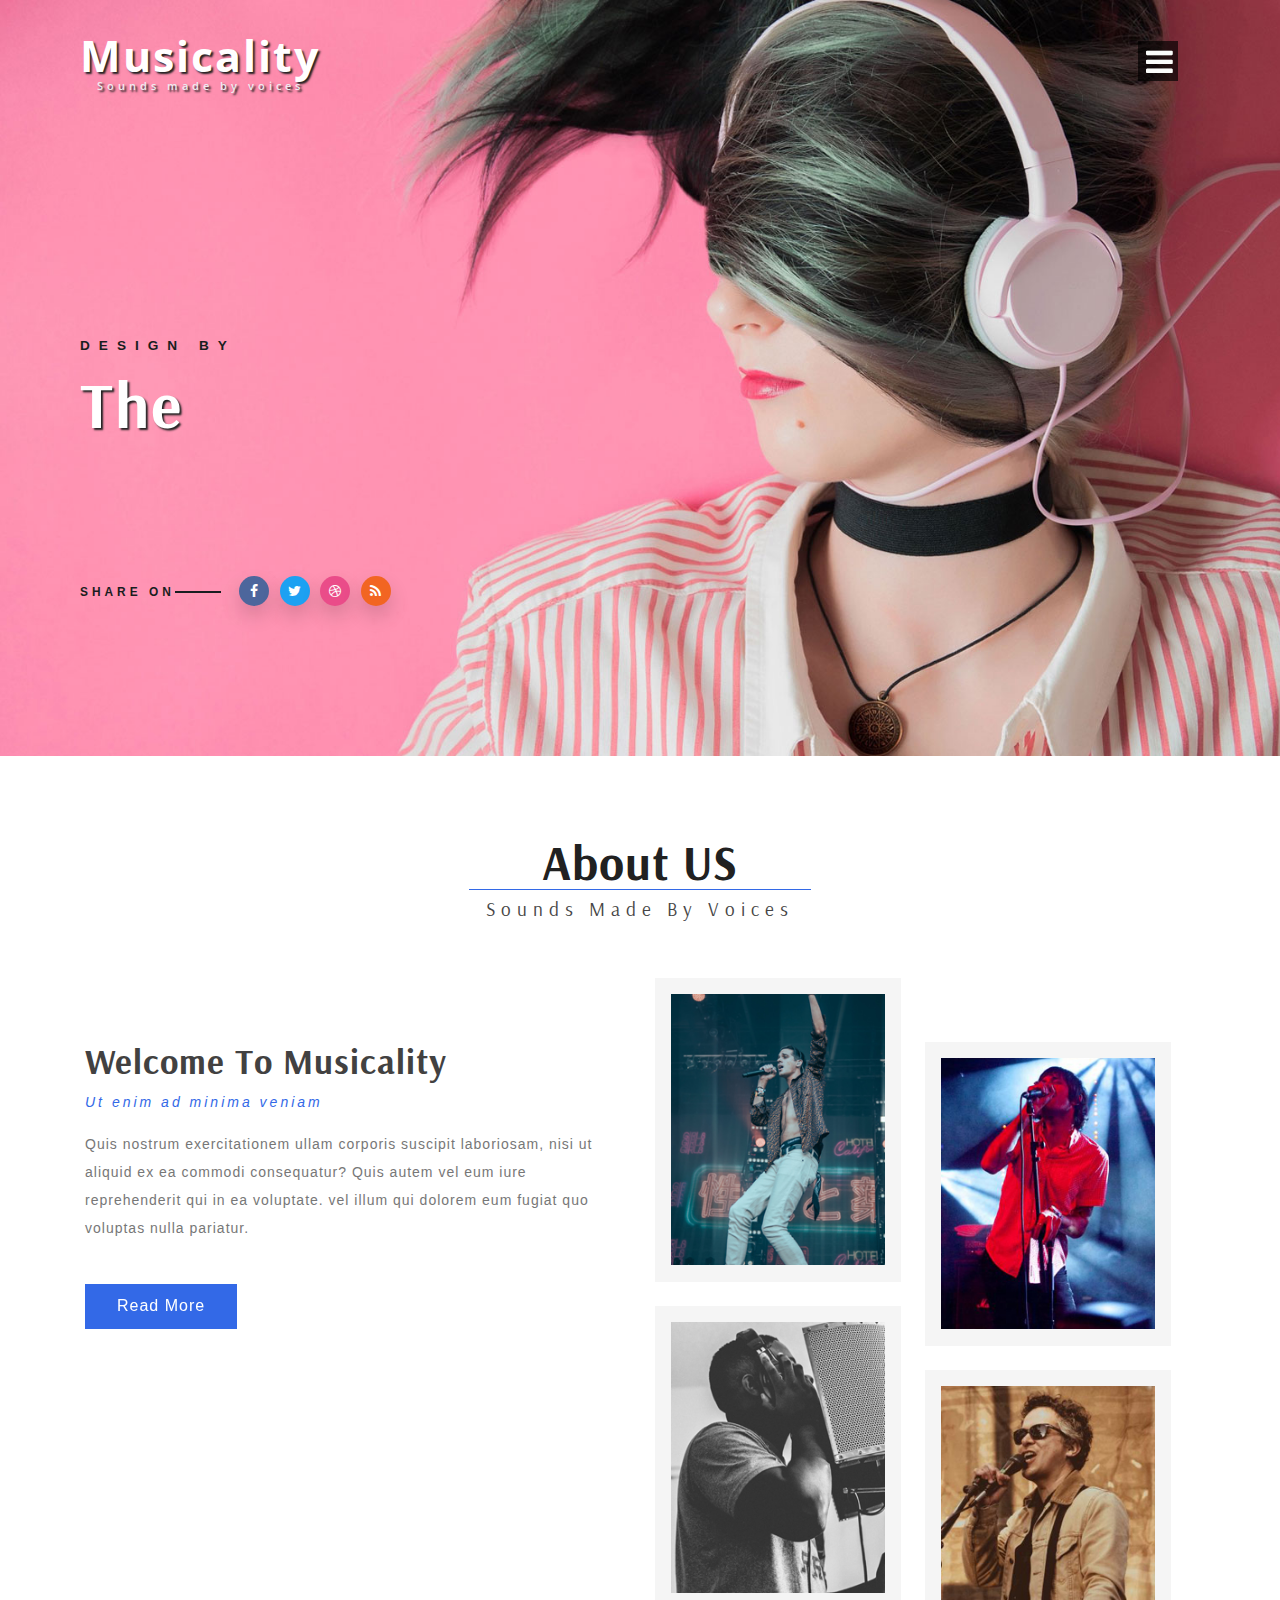
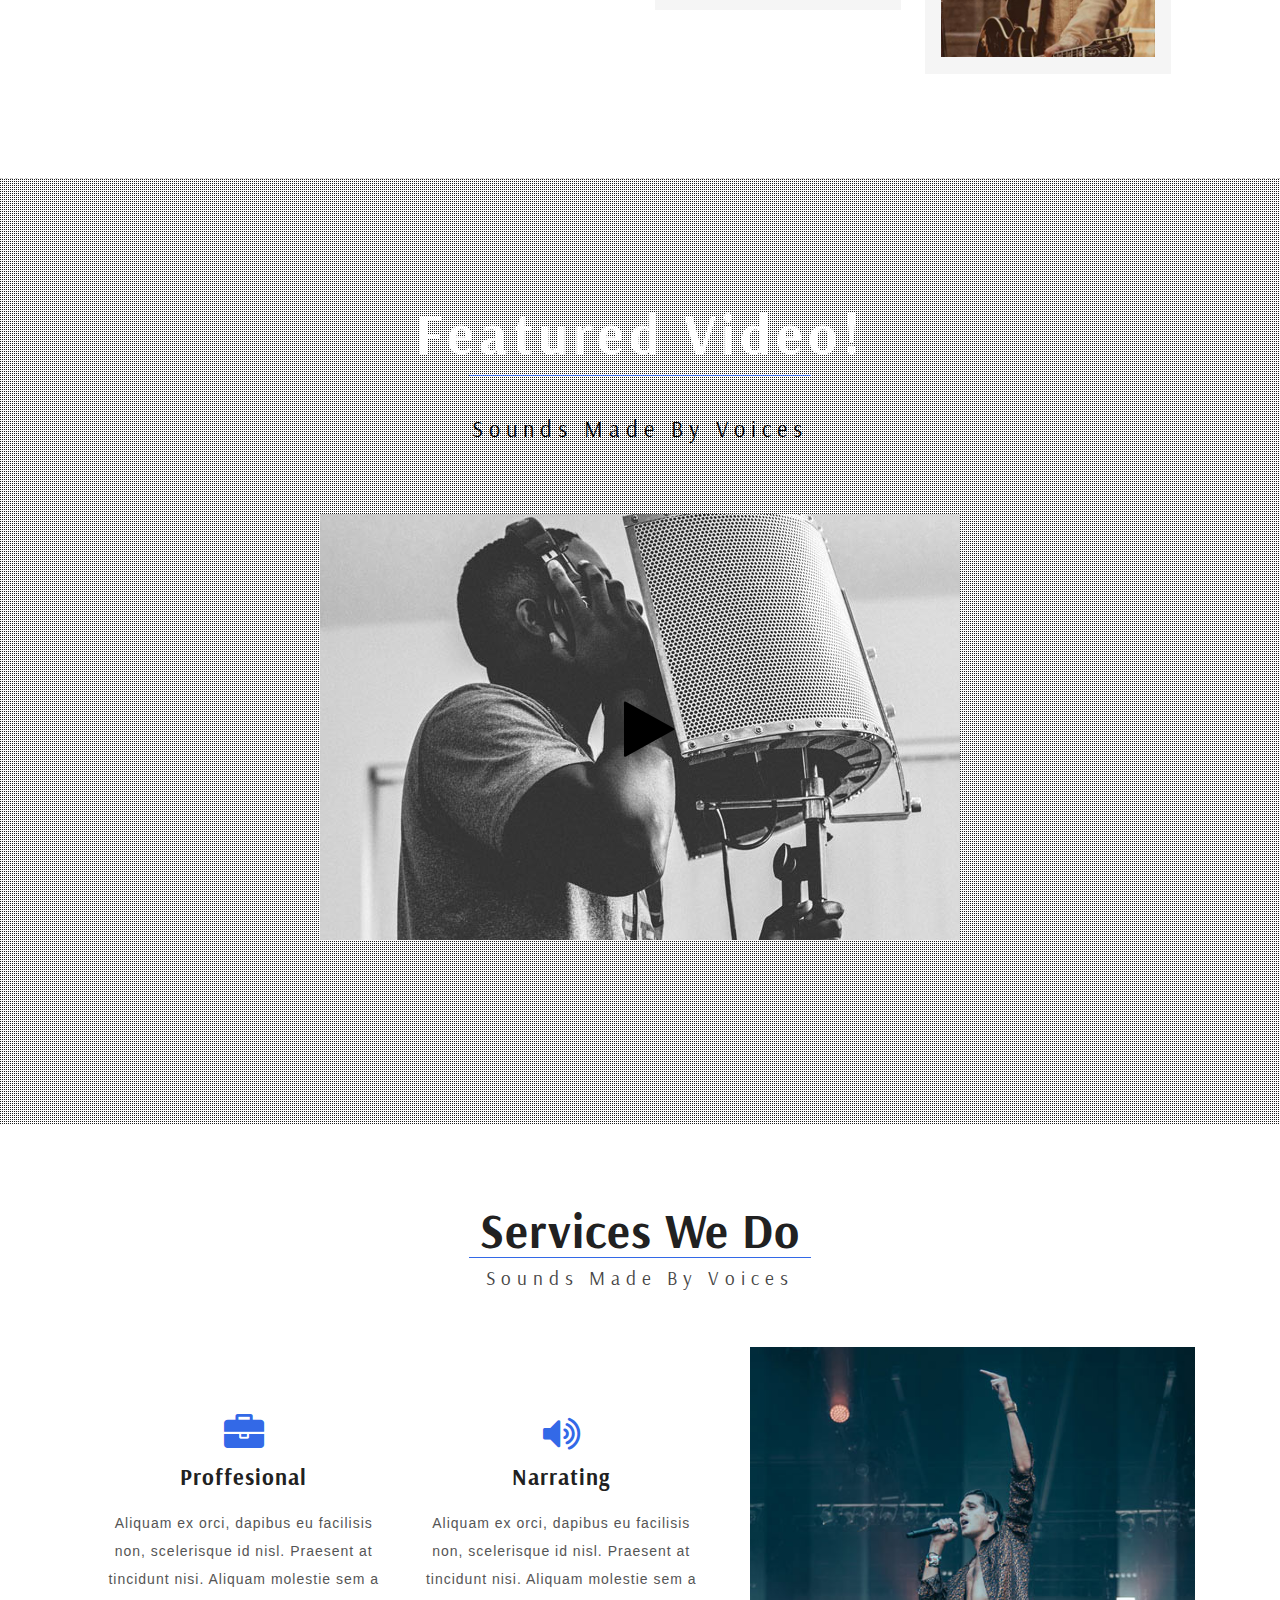
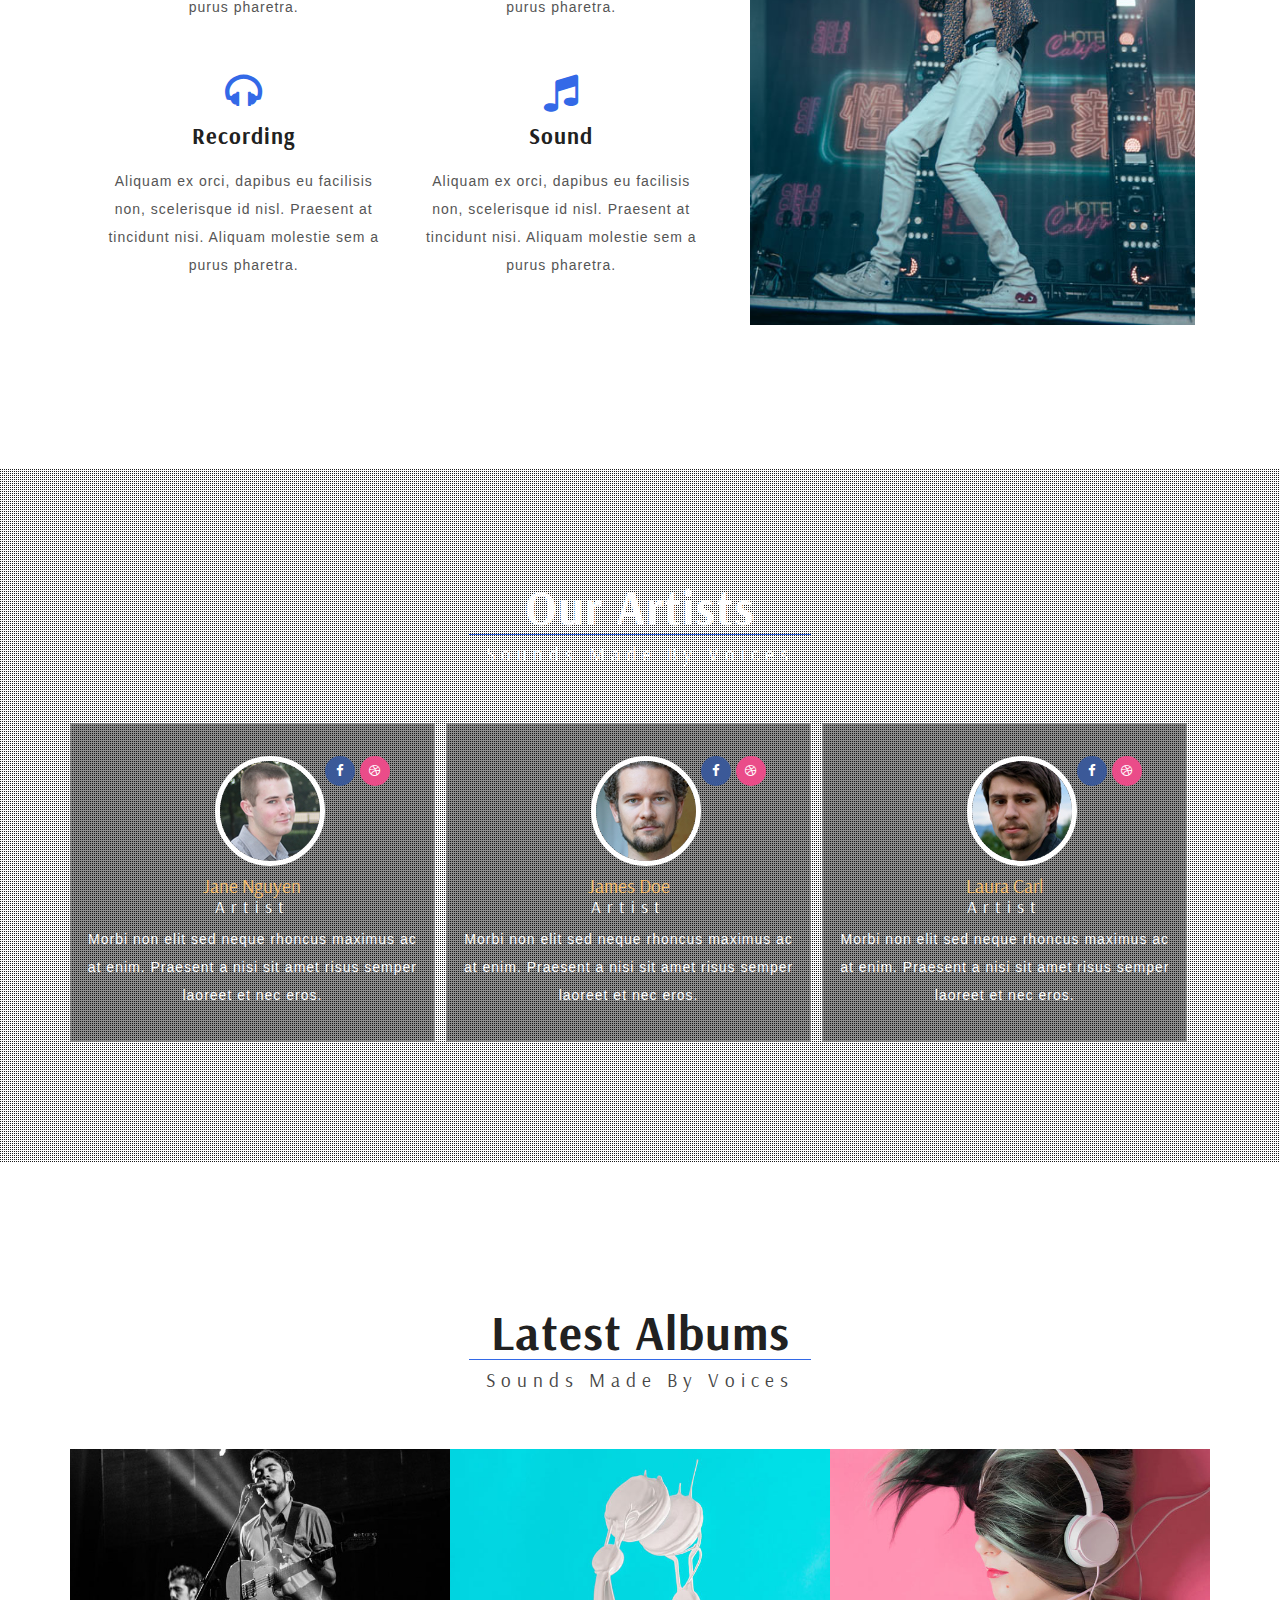
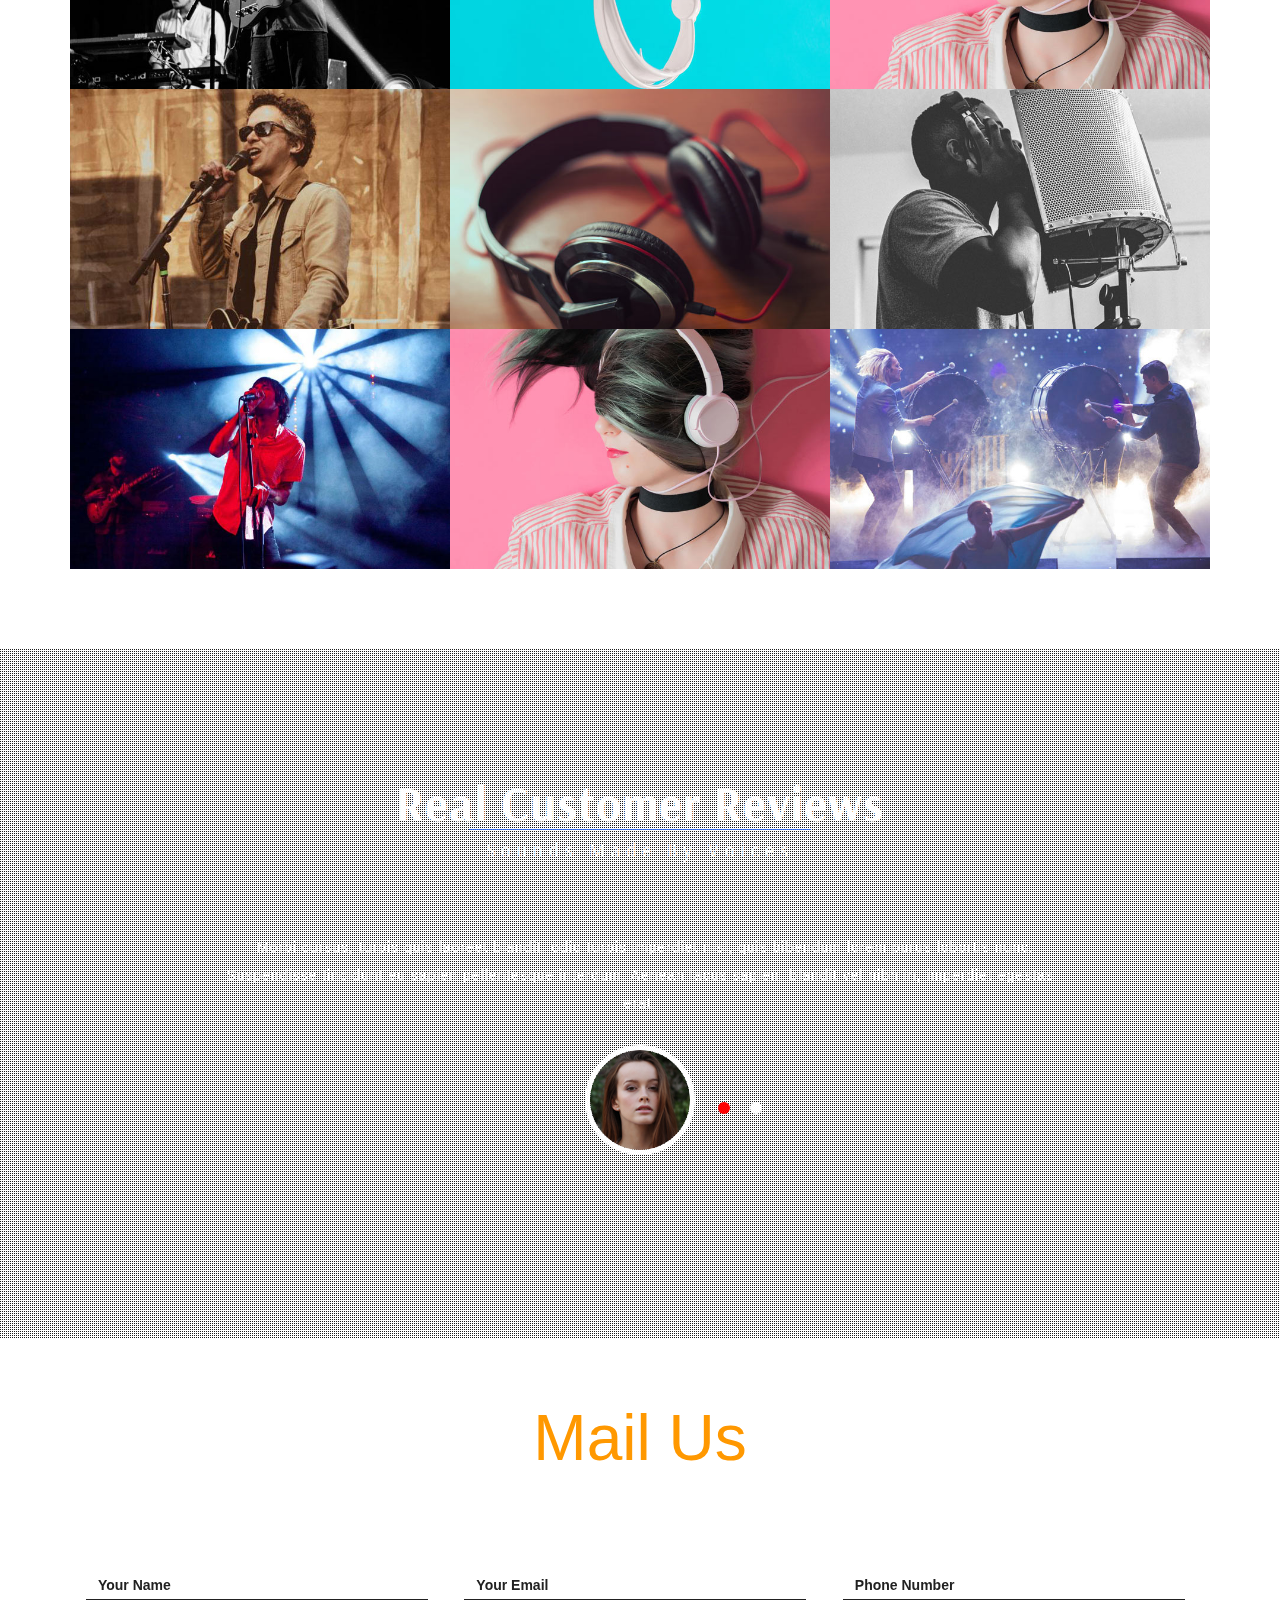
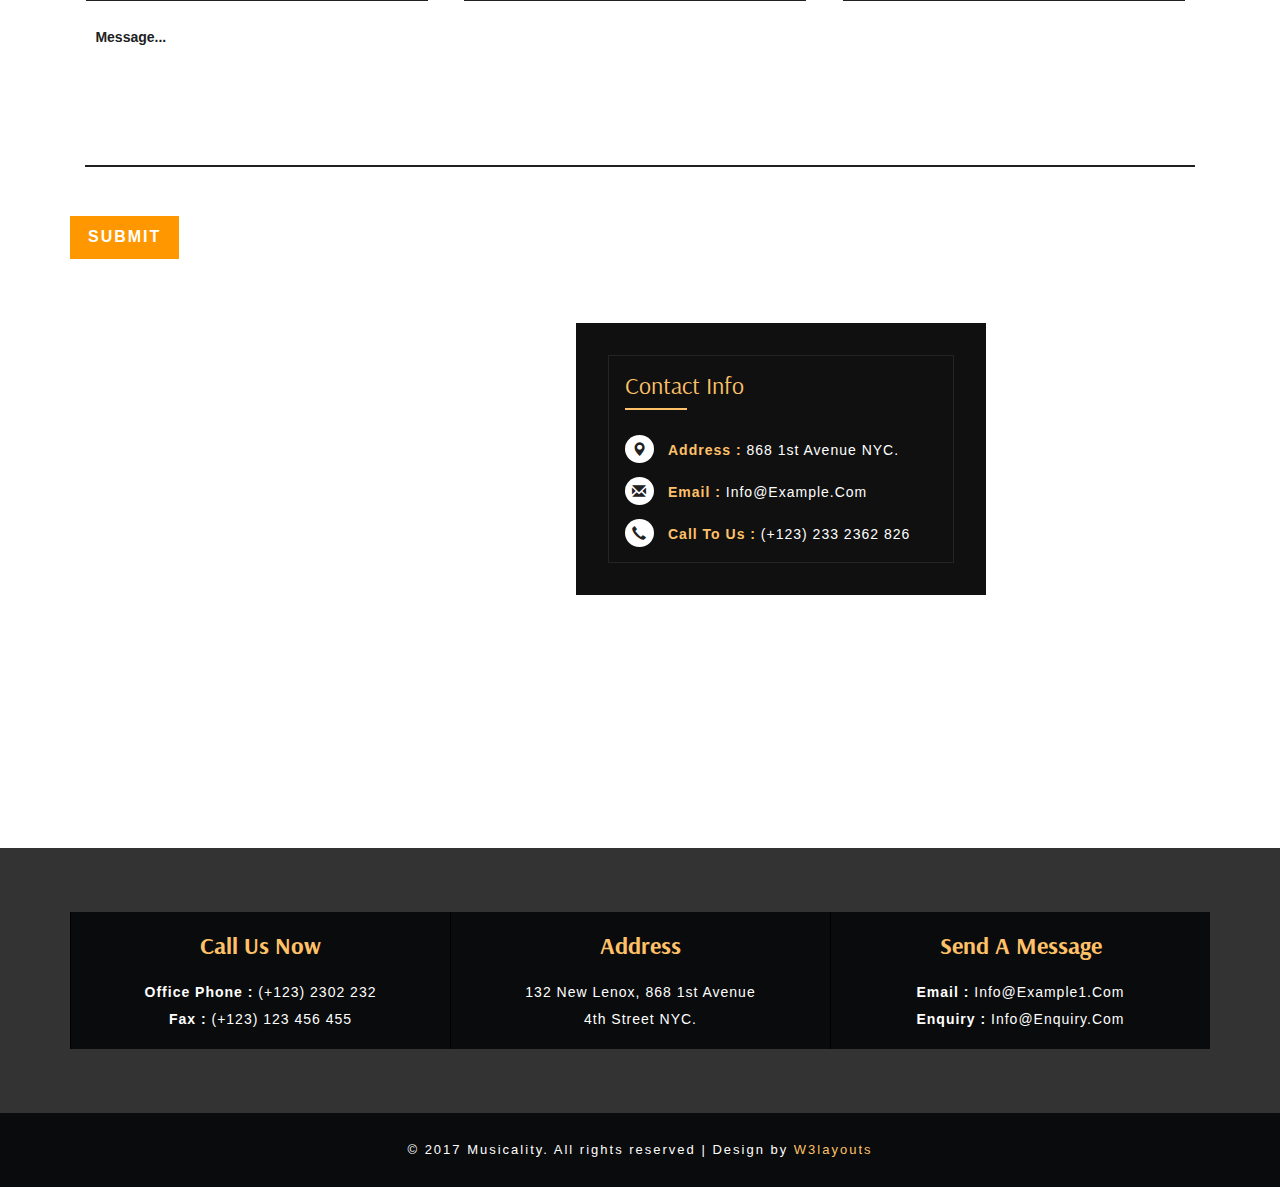
==== home/index.html @ 105b15f8 "first commit" ====
<!--
author: W3layouts
author URL: http://w3layouts.com
License: Creative Commons Attribution 3.0 Unported
License URL: http://creativecommons.org/licenses/by/3.0/
-->
<!DOCTYPE html>
<html lang="zxx">
<head>
<title>Musicality an Entertainment Category Flat Bootstrap Responsive Website Template | Home :: w3layouts</title>
<!-- custom-theme -->
<meta name="viewport" content="width=device-width, initial-scale=1">
<meta http-equiv="Content-Type" content="text/html; charset=utf-8" />
<meta name="keywords" content="Musicality Responsive web template, Bootstrap Web Templates, Flat Web Templates, Android Compatible web template, 
Smartphone Compatible web template, free webdesigns for Nokia, Samsung, LG, SonyEricsson, Motorola web design" />
<script type="application/x-javascript"> addEventListener("load", function() { setTimeout(hideURLbar, 0); }, false);
		function hideURLbar(){ window.scrollTo(0,1); } </script>
<!-- //custom-theme -->
<link href="css/bootstrap.css" rel="stylesheet" type="text/css" media="all" />
<!-- gallery -->
<link rel="stylesheet" href="css/lightGallery.css" type="text/css" media="all" />
<!-- //gallery -->
<link rel="stylesheet" href="css/flexslider.css" type="text/css" media="screen" property="" />

<link href="css/style7.css" rel="stylesheet" type="text/css" media="all" />
<link href="css/style.css" rel="stylesheet" type="text/css" media="all" />
	<link href="css/stylet1.css" rel="stylesheet" type="text/css" media="all"/>
<!-- font-awesome-icons -->
<link href="css/font-awesome.css" rel="stylesheet"> 
<!-- //font-awesome-icons -->
<link href="//fonts.googleapis.com/css?family=Arsenal:400,400i,700,700i" rel="stylesheet">
<link href='//fonts.googleapis.com/css?family=Open+Sans:400,300,300italic,400italic,600,600italic,700,700italic,800,800italic' rel='stylesheet' type='text/css'>
</head>
<body>
<!-- banner -->
<div class="banner_top" id="home">
	<div class="banner_agile_top">
			<div class="w3_agile_header">
						<div class="w3_agileits_logo">
								<h1><a href="index.html">Musicality <span>Sounds made by voices </span></a></h1>
							</div>
							<div class="w3_menu">

							
								<div class="overlay overlay-contentpush">
								 <button type="button" class="overlay-close"><i class="fa fa-times" aria-hidden="true"></i></button>

								<nav>
									<ul>
										<li><a href="#home" class="active scroll" >Home</a></li>
										<li><a href="#about" class="scroll">About</a></li>
										<li><a href="#team" class="scroll" >Our Artists</a></li>
										<li><a href="#services" class="scroll" >Services</a></li>
										<li><a href="#gallery" class="scroll" >Gallery</a></li>
										<li><a href="#contact" class="scroll" >Contact</a></li>
									</ul>
								</nav>
							</div>
								<div class="mobile-nav-button">
								<button id="trigger-overlay" type="button"><i class="fa fa-bars" aria-hidden="true"></i></button>

								</div>
							
						</div>

					<div class="clearfix"></div>
			    </div>
				<!-- banner-text -->
				<div class="agileits-banner-info">
											<p class="w3_text">Design by w3layouts</p>
												<h3 class="w3ls_agile">The 
												Sweetest music this side of heaven.</h3>

											<div class="w3_agileits_social_media ">
				
												<ul class="social-icons3">
													<li class="agileinfo_share">Share On</li>
													<li><a href="#" class="wthree_facebook"> <i class="fa fa-facebook" aria-hidden="true"></i></a></li>
													<li><a href="#" class="wthree_twitter"><i class="fa fa-twitter" aria-hidden="true"></i></a></li>
													<li><a href="#" class="wthree_dribbble"><i class="fa fa-dribbble" aria-hidden="true"></i></a></li>
													<li><a href="#" class="wthree_rss"><i class="fa fa-rss"></i></a></li>
												</ul>
											</div>	
													</div>
				<!--banner Slider starts Here-->
			

		</div>
</div>
<!-- //banner -->
<!--/welcome-->
		    <div class="w3agile welcome" id="about"> 
						<div class="container">
						<h3 class="wthree_head">About US <span>Sounds made by voices</span></h3>
					<div class="w3l_gallery_grids">
			<div class="col-md-6 banner_bottom_left">
				<h3>Welcome to Musicality</h3>
				<p><i>Ut enim ad minima veniam</i> Quis nostrum exercitationem ullam corporis suscipit 
					laboriosam, nisi ut aliquid ex ea commodi consequatur? Quis autem vel eum iure 
					reprehenderit qui in ea voluptate.
					vel illum qui dolorem eum fugiat quo voluptas nulla pariatur.</p>
				<div class="read"><a href="#" data-toggle="modal" data-target="#myModal" class="hvr-rectangle-in">Read More</a></div>
			</div>
			<div class="col-md-6 banner_bottom_right">
					<div class="agile_w3l_info_gds">
						<div class="banner_bottom_right_grid">
							<div class="view view-tenth">
							<img src="images/a1.jpg" class="img-responsive" alt="">
								
								<div class="mask">
									 <a href="#">
										  <div class="agile_text_box">
												<i class="fa fa-music" aria-hidden="true"></i>
												<h3>Musicality</h3>
												
										  </div>
									 </a>
								</div>
							</div>
						</div>
						<div class="banner_bottom_right_grid">
							<div class="view view-tenth">
							<img src="images/a2.jpg" class="img-responsive" alt="">
								
								<div class="mask">
								   <a href="#">
										<div class="agile_text_box">
										<i class="fa fa-music" aria-hidden="true"></i>
											<h3>Musicality</h3>
											
										</div>
									</a>
								</div>
							</div>
						</div>
					   <div class="clearfix"> </div>
					</div>
					<div class="agile_w3l_info_gds two">
						<div class="banner_bottom_right_grid">
							<div class="view view-tenth">
							<img src="images/a3.jpg" class="img-responsive" alt="">
								
								<div class="mask">
									 <a href="#">
										  <div class="agile_text_box">
												<i class="fa fa-music" aria-hidden="true"></i>
												<h3>Musicality</h3>
												
										  </div>
									 </a>
								</div>
							</div>
						</div>
						<div class="banner_bottom_right_grid">
							<div class="view view-tenth">
							<img src="images/a4.jpg" class="img-responsive" alt="">
								
								<div class="mask">
								   <a href="#">
										<div class="agile_text_box">
										<i class="fa fa-music" aria-hidden="true"></i>
										<h3>Musicality</h3>
											
										</div>
									</a>
								</div>
							</div>
						</div>
					   <div class="clearfix"> </div>
					</div>
				</div>
			</div>
			<div class="clearfix"> </div>
		</div>	
				</div>
		<!--//welcome-->
		<!-- bootstrap-pop-up -->
	<div class="modal video-modal fade" id="myModal" tabindex="-1" role="dialog" aria-labelledby="myModal">
		<div class="modal-dialog" role="document">
			<div class="modal-content">
				<div class="modal-header">
					<button type="button" class="close" data-dismiss="modal" aria-label="Close"><span aria-hidden="true">&times;</span></button>						
				</div>
				<div class="signin-form profile">
						<h3 class="agileinfo_sign">Musicality</h3>	
					<div class="modal-body">
						<img src="images/g1.jpg" alt=" " class="img-responsive" />
						<p>Ut enim ad minima veniam, quis nostrum 
							exercitationem ullam corporis suscipit laboriosam, 
							nisi ut aliquid ex ea commodi consequatur? Quis autem 
							vel eum iure reprehenderit qui in ea voluptate velit 
							esse quam nihil molestiae consequatur, vel illum qui 
							dolorem eum fugiat quo voluptas nulla pariatur.
							<i>" Quis autem vel eum iure reprehenderit qui in ea voluptate velit 
								esse quam nihil molestiae consequatur.</i></p>
					</div>
				</div>
			</div>
		</div>
	</div>
<!-- //bootstrap-pop-up -->

		<!-- banner-text -->
	<div class="banner-text w3-agile-banner-text">
		<div class="agile_dot_info">
			<div class="container">
				<h2 class="wthree_head">Featured Video! <span>Sounds made by voices</span></h2>
				
				  <div class="v_pic_agile">
				       <img src="images/g5.jpg" alt=" " class="img-responsive" />
				     <a href="#" data-toggle="modal" data-target="#myModal2" class="play" href="#"><i class="fa fa-play" aria-hidden="true"></i></a>

				   </div>
			

			</div>
		</div>
	</div>
<!-- //banner-text -->
 <!--iframe-->
			<div class="modal ab fade" id="myModal2" tabindex="-1" role="dialog" aria-labelledby="myModalLabel">
				<div class="modal-dialog video" role="document">
					<div class="modal-content about">
						<div class="modal-header">
							<button type="button" class="close ab_v" data-dismiss="modal" aria-label="Close"><span aria-hidden="true">&times;</span></button>						
						</div>
						<div class="modal-body about">
								<iframe src="https://player.vimeo.com/video/19897054" frameborder="0" webkitallowfullscreen mozallowfullscreen allowfullscreen></iframe>

											
						</div>
						
					</div>
				</div>
			</div>
			 <!--//iframe-->

<!-- services -->
	<div class="services" id="services">
		<div class="container">
			<h3 class="wthree_head">Services We Do<span>Sounds made by voices</span></h3>
			<div class="w3l_gallery_grids">
			  <div class="col-md-7 agileinfo_services_grids">
				<div class="col-md-6 agileinfo_services_grid">
					<div class="agileinfo_services_grid_right">
						<h4><i class="fa fa-briefcase" aria-hidden="true"></i></h4>
					</div>
					<div class="agileinfo_services_grid_left">
						<h4>Proffesional</h4>
					</div>

					<div class="clearfix"> </div>
					<p>Aliquam ex orci, dapibus eu facilisis non, scelerisque id nisl. 
						Praesent at tincidunt nisi. Aliquam molestie sem a purus pharetra.</p>
				</div>
				<div class="col-md-6 agileinfo_services_grid">
					<div class="agileinfo_services_grid_right">
						<h4><i class="fa fa-volume-up" aria-hidden="true"></i></h4>
					</div>
					<div class="agileinfo_services_grid_left">
						<h4>Narrating</h4>
					</div>

					<div class="clearfix"> </div>
					<p>Aliquam ex orci, dapibus eu facilisis non, scelerisque id nisl. 
						Praesent at tincidunt nisi. Aliquam molestie sem a purus pharetra.</p>
				</div>
				<div class="col-md-6 agileinfo_services_grid">
				<div class="agileinfo_services_grid_right">
						<h4><i class="fa fa-headphones" aria-hidden="true"></i></h4>
					</div>
					<div class="agileinfo_services_grid_left">
						<h4>Recording</h4>
					</div>
					
					<div class="clearfix"> </div>
					<p>Aliquam ex orci, dapibus eu facilisis non, scelerisque id nisl. 
						Praesent at tincidunt nisi. Aliquam molestie sem a purus pharetra.</p>
				</div>
				<div class="col-md-6 agileinfo_services_grid">
					<div class="agileinfo_services_grid_right">
						<h4><i class="fa fa-music" aria-hidden="true"></i></h4>
					</div>
					<div class="agileinfo_services_grid_left">
						<h4>Sound</h4>
					</div>

					<div class="clearfix"> </div>
					<p>Aliquam ex orci, dapibus eu facilisis non, scelerisque id nisl. 
						Praesent at tincidunt nisi. Aliquam molestie sem a purus pharetra.</p>
				</div>
				<div class="clearfix"> </div>
			</div>
			<div class="col-md-5 agileinfo_services_grid_img">
						<img src="images/serve.jpg" alt=" " class="img-responsive" />
			</div>
			<div class="clearfix"> </div>
		   </div>
		</div>
	</div>
<!-- //services -->
<!-- team -->
	<div class="team" id="team">
	   <div class="agile_dot_info two">
		<div class="container">
			<h3 class="wthree_head wthree_head1">Our Artists<span>Sounds made by voices</span></h3>
			<div class="agileits_team_grids">
				<div class="col-md-4 agileits_team_grid">
					<div class="agileits_team_grid_figure">
						<img src="images/1.png" alt=" " class="img-responsive" />
					</div>
					<div class="agileits_team_grid_figure_social">
						<ul class="w3ls_social">
							<li><a href="#" class="w3_agile_facebook"><i class="fa fa-facebook" aria-hidden="true"></i></a></li>
							<li><a href="#" class="w3_agile_dribble"><i class="fa fa-dribbble" aria-hidden="true"></i></a></li>
						</ul>
					</div>
					<div class="clearfix"> </div>
					<h4>Jane Nguyen <span>Artist</span></h4>
					<p>Morbi non elit sed neque rhoncus maximus ac at enim. 
						Praesent a nisi sit amet risus semper laoreet et nec eros.</p>
				</div>
				<div class="col-md-4 agileits_team_grid">
					<div class="agileits_team_grid_figure">
						<img src="images/3.png" alt=" " class="img-responsive" />
					</div>
					<div class="agileits_team_grid_figure_social">
						<ul class="w3ls_social">
							<li><a href="#" class="w3_agile_facebook"><i class="fa fa-facebook" aria-hidden="true"></i></a></li>
							<li><a href="#" class="w3_agile_dribble"><i class="fa fa-dribbble" aria-hidden="true"></i></a></li>
						</ul>
					</div>
					<div class="clearfix"> </div>
					<h4>James Doe <span>Artist</span></h4>
					<p>Morbi non elit sed neque rhoncus maximus ac at enim. 
						Praesent a nisi sit amet risus semper laoreet et nec eros.</p>
				</div>
				<div class="col-md-4 agileits_team_grid">
					<div class="agileits_team_grid_figure">
						<img src="images/2.png" alt=" " class="img-responsive" />
					</div>
					<div class="agileits_team_grid_figure_social">
						<ul class="w3ls_social">
							<li><a href="#" class="w3_agile_facebook"><i class="fa fa-facebook" aria-hidden="true"></i></a></li>
							<li><a href="#" class="w3_agile_dribble"><i class="fa fa-dribbble" aria-hidden="true"></i></a></li>
						</ul>
					</div>
					<div class="clearfix"> </div>
					<h4>Laura Carl <span>Artist</span></h4>
					<p>Morbi non elit sed neque rhoncus maximus ac at enim. 
						Praesent a nisi sit amet risus semper laoreet et nec eros.</p>
				</div>
				<div class="clearfix"> </div>
			</div>
		</div>
	</div>
</div>
<!-- //team -->


<!-- gallery -->
	<div id="gallery" class="gallery_main">
		<div class="container">
			<h3 class="wthree_head">Latest Albums<span>Sounds made by voices</span></h3>
			<div class="w3l_gallery_grids">
				<ul class="w3l_gallery_grid gallery" id="lightGallery">
					<li data-title="Garden" data-desc="Lorem Ipsum is simply dummy text of the printing." data-src="images/g1.jpg" data-responsive-src="images/1.jpg"> 
						<div class="w3_w3l_gallery_grid box">
							<a href="#">
								<img src="images/g1.jpg" alt=" " class="img-responsive" /> 
								<div class="caption scale-caption">
									<h3>Musicality</h3>
									<p>Sounds Made By Voices</p>
								</div>
							</a>
						</div>
					</li>
					<li data-title="Garden" data-desc="Lorem Ipsum is simply dummy text of the printing." data-src="images/g7.jpg" data-responsive-src="images/7.jpg"> 
						<div class="w3_w3l_gallery_grid box">
							<a href="#">
								<img src="images/g7.jpg" alt=" " class="img-responsive" /> 
								<div class="caption scale-caption">
									<h3>Musicality</h3>
									<p>Sounds Made By Voices</p>
								</div>
							</a>
						</div>
					</li>
					<li data-title="Garden" data-desc="Lorem Ipsum is simply dummy text of the printing." data-src="images/g2.jpg" data-responsive-src="images/5.jpg"> 
						<div class="w3_w3l_gallery_grid box">
							<a href="#">
								<img src="images/g2.jpg" alt=" " class="img-responsive" /> 
								<div class="caption scale-caption">
									<h3>Musicality</h3>
								<p>Sounds Made By Voices</p>
								</div>
							</a>
						</div>
					</li>
					<li data-title="Garden" data-desc="Lorem Ipsum is simply dummy text of the printing." data-src="images/g6.jpg" data-responsive-src="images/6.jpg"> 
						<div class="w3_w3l_gallery_grid box">
							<a href="#">
								<img src="images/g6.jpg" alt=" " class="img-responsive" /> 
								<div class="caption scale-caption">
									<h3>Musicality</h3>
									<p>Sounds Made By Voices</p>
								</div>
							</a>
						</div>
					</li>
					<li data-title="Garden" data-desc="Lorem Ipsum is simply dummy text of the printing." data-src="images/g8.jpg" data-responsive-src="images/8.jpg"> 
						<div class="w3_w3l_gallery_grid box">
							<a href="#">
								<img src="images/g8.jpg" alt=" " class="img-responsive" /> 
								<div class="caption scale-caption">
									<h3>Musicality</h3>
									<p>Sounds Made By Voices</p>
								</div>
							</a>
						</div>
					</li>
					<li data-title="Garden" data-desc="Lorem Ipsum is simply dummy text of the printing." data-src="images/g5.jpg" data-responsive-src="images/9.jpg"> 
						<div class="w3_w3l_gallery_grid box">
							<a href="#">
								<img src="images/g5.jpg" alt=" " class="img-responsive" /> 
								<div class="caption scale-caption">
									<h3>Musicality</h3>
									<p>Sounds Made By Voices</p>
								</div>
							</a>
						</div>
					</li>
					<li data-title="Garden" data-desc="Lorem Ipsum is simply dummy text of the printing." data-src="images/g3.jpg" data-responsive-src="images/10.jpg"> 
						<div class="w3_w3l_gallery_grid box">
							<a href="#">
								<img src="images/g3.jpg" alt=" " class="img-responsive" /> 
								<div class="caption scale-caption">
									<h3>Musicality</h3>
									<p>Sounds Made By Voices</p>
								</div>
							</a>
						</div>
					</li>
					<li data-title="Garden" data-desc="Lorem Ipsum is simply dummy text of the printing." data-src="images/g2.jpg" data-responsive-src="images/11.jpg"> 
						<div class="w3_w3l_gallery_grid box">
							<a href="#">
								<img src="images/g2.jpg" alt=" " class="img-responsive" /> 
								<div class="caption scale-caption">
									<h3>Musicality</h3>
									<p>Sounds Made By Voices</p>
								</div>
							</a>
						</div>
					</li>
					<li data-title="Garden" data-desc="Lorem Ipsum is simply dummy text of the printing." data-src="images/g4.jpg" data-responsive-src="images/12.jpg"> 
						<div class="w3_w3l_gallery_grid box">
							<a href="#">
								<img src="images/g4.jpg" alt=" " class="img-responsive" /> 
								<div class="caption scale-caption">
									<h3>Musicality</h3>
									<p>Sounds Made By Voices</p>
								</div>
							</a>
						</div>
					</li>
				</ul>
				<div class="clearfix"> </div>
			</div>
		</div>
	</div>
<!-- contact -->
<!-- testimonials -->
	<div class="testimonials">
	  <div class="agile_dot_info three">
		<div class="container">
		<h3 class="wthree_head two">Real Customer Reviews <span>Sounds made by voices</span></h3>

			<div class="w3_testimonials_grids">
				<section class="slider_test_monials">
					<div class="flexslider">
						<ul class="slides">
							<li>
								<div class="w3_testimonials_grid_left">
									<p>" Morbi cursus, turpis quis laoreet blandit, odio turpis imperdiet nisl, 
										quis bibendum lorem purus lobortis nunc. Suspendisse tincidunt eu sapien 
										pellentesque interdum. Aenean lacus sapien, blandit vel nibh in, imperdiet 
										egestas erat.</p>
								</div>
								<div class="w3_testimonials_grid_right">
									<img src="images/4.png" alt=" " class="img-responsive" />
								</div>
								
							</li>
							<li>
								<div class="w3_testimonials_grid_left">
									<p>" Morbi cursus, turpis quis laoreet blandit, odio turpis imperdiet nisl, 
										quis bibendum lorem purus lobortis nunc. Suspendisse tincidunt eu sapien 
										pellentesque interdum. Aenean lacus sapien, blandit vel nibh in, imperdiet 
										egestas erat.</p>
								</div>
								<div class="w3_testimonials_grid_right">
									<img src="images/2.png" alt=" " class="img-responsive" />
								</div>
							</li>
						</ul>
					</div>
				</section>
				</div>
				</div>
		</div>
	</div>
<!-- //testimonials -->
<!-- mail -->
<div id="contact"></div>
<div class="mail" id="mail">
	<div class="container">
		<div class="agileits-title">
			<h3>Mail Us</h3>
		</div>
		<div class="w3_mail_grids">
			<form action="#" method="post">
					<span class="input input--jiro">
						<input class="input__field input__field--jiro" type="text" id="input-10" name="Name" placeholder="Your Name" required=""/>
						<label class="input__label input__label--jiro" for="input-10">
							<span class="input__label-content input__label-content--jiro">Your Name</span>
						</label>
					</span>
				<span class="input input--jiro">
						<input class="input__field input__field--jiro" type="email" id="input-11" name="Email" placeholder="Your Email Address" required=""/>
						<label class="input__label input__label--jiro" for="input-11">
							<span class="input__label-content input__label-content--jiro">Your Email</span>
						</label>
					</span>
				<span class="input input--jiro">
						<input class="input__field input__field--jiro" type="text" id="input-12" name="Phone Number" placeholder="Phone Number" required=""/>
						<label class="input__label input__label--jiro" for="input-12">
							<span class="input__label-content input__label-content--jiro">Phone Number</span>
						</label>
					</span>
				<textarea name="Message" placeholder="Message..." required=""></textarea>
				<input type="submit" value="Submit">
			</form>
		</div>
	</div>
</div>
<script src="js/classie.js"></script>
<script>
    (function() {
        // trim polyfill : https://developer.mozilla.org/en-US/docs/Web/JavaScript/Reference/Global_Objects/String/Trim
        if (!String.prototype.trim) {
            (function() {
                // Make sure we trim BOM and NBSP
                var rtrim = /^[\s\uFEFF\xA0]+|[\s\uFEFF\xA0]+$/g;
                String.prototype.trim = function() {
                    return this.replace(rtrim, '');
                };
            })();
        }

        [].slice.call( document.querySelectorAll( 'input.input__field' ) ).forEach( function( inputEl ) {
            // in case the input is already filled..
            if( inputEl.value.trim() !== '' ) {
                classie.add( inputEl.parentNode, 'input--filled' );
            }

            // events:
            inputEl.addEventListener( 'focus', onInputFocus );
            inputEl.addEventListener( 'blur', onInputBlur );
        } );

        function onInputFocus( ev ) {
            classie.add( ev.target.parentNode, 'input--filled' );
        }

        function onInputBlur( ev ) {
            if( ev.target.value.trim() === '' ) {
                classie.remove( ev.target.parentNode, 'input--filled' );
            }
        }
    })();
</script>
<!-- //mail -->

	<div class="map">
		<iframe src="https://www.google.com/maps/embed?pb=!1m18!1m12!1m3!1d3024.878331233398!2d-73.9881300845955!3d40.69867717933326!2m3!1f0!2f0!3f0!3m2!1i1024!2i768!4f13.1!3m3!1m2!1s0x89c25a3455555555%3A0xba0a7f3d92bbaa09!2sEducation+Department!5e0!3m2!1sen!2sin!4v1473320053257" style="border:0"></iframe>
		<div class="agile_map_grid">
			<div class="agile_map_grid1">
				<h3>Contact Info</h3>
				<ul>
					<li><i class="glyphicon glyphicon-map-marker" aria-hidden="true"></i><span>address :</span> 868 1st Avenue NYC.</li>
					<li><i class="glyphicon glyphicon-envelope" aria-hidden="true"></i><span>email :</span> <a href="mailto:info@example.com">info@example.com</a></li>
					<li><i class="glyphicon glyphicon-earphone" aria-hidden="true"></i><span>call to us :</span> (+123) 233 2362 826</li>
				</ul>
			</div>
		</div>
	</div>
<!-- //contact -->

<!-- footer -->
	<div class="footer">
		<div class="container">
			<div class="agileits_w3layouts_footer_grids">
				<div class="col-md-4 agileits_w3layouts_footer_grid">
					<h3>Call Us Now</h3>
					<ul>
						<li><span>Office Phone :</span> (+123) 2302 232</li>
						<li><span>Fax :</span> (+123) 123 456 455</li>
					</ul>
				</div>
				<div class="col-md-4 agileits_w3layouts_footer_grid">
					<h3>Address</h3>
					<p>132 New Lenox, 868 1st Avenue <i>4th Street NYC.</i></p>
				</div>
				<div class="col-md-4 agileits_w3layouts_footer_grid">
					<h3>send a message</h3>
					<ul>
						<li><span>Email :</span> <a href="mailto:info@example.com">info@example1.com</a></li>
						<li><span>Enquiry :</span> <a href="mailto:info@enquiry.com">info@enquiry.com</a></li>
					</ul>
				</div>
				<div class="clearfix"> </div>
			</div>
		</div>
	</div>
	<div class="wthree_copy_right">
		<div class="container">
			<p>© 2017 Musicality. All rights reserved | Design by <a href="http://w3layouts.com/">W3layouts</a></p>
		</div>
	</div>
<!-- //footer -->

	<!-- js -->
<script type="text/javascript" src="js/jquery-2.1.4.min.js"></script>
<!-- //js -->
<script src="js/modernizr-2.6.2.min.js"></script>
<script src="js/classie.js"></script>
<!-- text-effect -->
		<script type="text/javascript" src="js/jquery.transit.js"></script> 
		<script type="text/javascript" src="js/jquery.textFx.js"></script> 
		<script type="text/javascript">
			$(document).ready(function() {
					$('.w3ls_agile').textFx({
						type: 'fadeIn',
						iChar: 100,
						iAnim: 1000
					});
			});
		</script>
		<script type="text/javascript">
			$(document).ready(function() {
					$('.w3_text').textFx({
						type: 'fadeIn',
						iChar: 100,
						iAnim: 1000
					});
			});
		</script>


<script src="js/demo1.js"></script>
<!-- start-smooth-scrolling -->
	<script src="js/lightGallery.js"></script>
	<script>
    	 $(document).ready(function() {
			$("#lightGallery").lightGallery({
				mode:"fade",
				speed:800,
				caption:true,
				desc:true,
				mobileSrc:true
			});
		});
    </script>
<!-- //gallery -->
	<!-- flexSlider -->
					<script defer src="js/jquery.flexslider.js"></script>
					<script type="text/javascript">
					$(window).load(function(){
					  $('.flexslider').flexslider({
						animation: "slide",
						start: function(slider){
						  $('body').removeClass('loading');
						}
					  });
					});
				  </script>
				<!-- //flexSlider -->

<!-- //for bootstrap working -->
<!-- start-smoth-scrolling -->
<script type="text/javascript" src="js/move-top.js"></script>
<script type="text/javascript" src="js/easing.js"></script>
<script type="text/javascript">
	jQuery(document).ready(function($) {
		$(".scroll").click(function(event){		
			event.preventDefault();
			$('html,body').animate({scrollTop:$(this.hash).offset().top},1000);
		});
	});
</script>
<!-- start-smoth-scrolling -->
<!-- here stars scrolling icon -->
	<script type="text/javascript">
		$(document).ready(function() {
			/*
				var defaults = {
				containerID: 'toTop', // fading element id
				containerHoverID: 'toTopHover', // fading element hover id
				scrollSpeed: 1200,
				easingType: 'linear' 
				};
			*/
								
			$().UItoTop({ easingType: 'easeOutQuart' });
								
			});
	</script>

<!-- here stars scrolling icon -->
	<script type="text/javascript">
		$(document).ready(function() {
			/*
				var defaults = {
				containerID: 'toTop', // fading element id
				containerHoverID: 'toTopHover', // fading element hover id
				scrollSpeed: 1200,
				easingType: 'linear' 
				};
			*/
								
			$().UItoTop({ easingType: 'easeOutQuart' });
								
			});
	</script>
<!-- //here ends scrolling icon -->

<script type="text/javascript" src="js/bootstrap-3.1.1.min.js"></script>


</body>
</html>
---- home/css/lightGallery.css ----
/*clearfix*/
.group {
  *zoom: 1;
}
.group:before, .group:after {
  	display: table;
    content: "";
    line-height: 0;
}
.group:after{
	clear: both;
}
/*/clearfix*/


/** /font-icons/**/
@font-face {
	font-family: 'Slide-icons';
	src:url('../font/Slide-icons.eot');
}
@font-face {
	font-family: 'Slide-icons';
	src: url([data-uri]) format('woff'),
		 url([data-uri]) format('truetype');
	font-weight: normal;
	font-style: normal;
}

/* Use the following CSS code if you want to use data attributes for inserting your icons */
[data-icon]:before {
	font-family: 'Slide-icons';
	content: attr(data-icon);
	speak: none;
	font-weight: normal;
	font-variant: normal;
	text-transform: none;
	line-height: 1;
	-webkit-font-smoothing: antialiased;
	-moz-osx-font-smoothing: grayscale;
}

/** //font-icons/**/




.lightGallery {
	overflow: hidden!important;
}
#lightGallery-Gallery img {
	border: none!important;
}
#lightGallery-outer{
	width: 100%;
	height: 100%;
	position: fixed;
	top: 0;
	left: 0;
	z-index: 99999!important;
	overflow: hidden;
	-webkit-user-select: none;
	-moz-user-select: none;
	user-select: none;
	opacity:1;
	-webkit-transition: opacity 0.35s ease;
	-moz-transition: opacity 0.35s ease;
	-o-transition: opacity 0.35s ease;
	-ms-transition: opacity 0.35s ease;
	transition: opacity 0.35s ease;
	background: #0d0d0d;
}

/*lightGallery starting effects*/
#lightGallery-Gallery.opacity{
	opacity: 1;
	transition: all 1s ease 0s;
	-moz-transition: all 1s ease 0s;
	-webkit-transition: all 1s ease 0s;
	-o-transition: all 1s ease 0s;
	-ms-transition: all 1s ease 0s;
}
#lightGallery-Gallery.opacity .thumb_cont{
	opacity: 1;
}
#lightGallery-Gallery.fadeM{
	opacity: 0;
	transition: all 0.5s ease 0s;
	-moz-transition: all 0.5s ease 0s;
	-webkit-transition: all 0.5s ease 0s;
	-o-transition: all 0.5s ease 0s;
	-ms-transition: all 0.5s ease 0s;
}
/*lightGallery starting effects*/


/*lightGallery core*/
#lightGallery-Gallery {
	height: 100%;
    opacity: 0;
    width: 100%;	
	transition:all 1s ease 0s;
	-moz-transition: all 1s ease 0s;
	-webkit-transition: all 1s ease 0s;
	-o-transition: all 1s ease 0s;
	-ms-transition: all 1s ease 0s;
}
#lightGallery-slider {
	height: 100%;
	left: 0;
	top: 0;
	width: 100%;
	white-space: nowrap;
	position: absolute;
}
#lightGallery-slider .lightGallery-slide {
    background:url(../img/loading.gif) no-repeat scroll center center transparent;
    display: inline-block;
    height: 100%;
    line-height: 1px;
    text-align: center;
    width: 100%;
}
#lightGallery-slider.slide .lightGallery-slide{
	 position: absolute;	
	 opacity: 0.4;
}
#lightGallery-slider.fadeM .lightGallery-slide{
	position:absolute;
	left:0;
	opacity:0;
}
#lightGallery-slider.animate .lightGallery-slide{
	position:absolute;
	left:0;
}
#lightGallery-slider.fadeM .current{
	opacity:1;	
}
#lightGallery-Gallery.opacity .lightGallery-slide.current img, #lightGallery-Gallery.opacity .lightGallery-slide.current iframe {
	transform:scale(1, 1);
	-moz-transform:scale(1, 1);
	-ms-transform:scale(1, 1);
	-webkit-transform:scale(1, 1);
	-o-transform:scale(1, 1);
}
.lightGallery-slide.current img, .lightGallery-slide.current iframe {
	transform:scale(0.5, 0.5);
	-moz-transform:scale(0.5, 0.5);
	-ms-transform:scale(0.5, 0.5);
	-webkit-transform:scale(0.5, 0.5);
	-o-transform:scale(0.5, 0.5);
	transition: all 1s ease 0s;
	-moz-transition: all 1s ease 0s;
	-webkit-transition: all 1s ease 0s;
	-o-transition: all 1s ease 0s;
	-ms-transition: all 1s ease 0s;
}
#lightGallery-Gallery.fadeM .lightGallery-slide.current img, #lightGallery-Gallery.fadeM .lightGallery-slide.current iframe{
	transform:scale(0.5, 0.5);
	-moz-transform:scale(0.5, 0.5);
	-ms-transform:scale(0.5, 0.5);
	-webkit-transform:scale(0.5, 0.5);
	-o-transform:scale(0.5, 0.5);
}
#lightGallery-slider.fadeM.on .current{
	opacity:1;	
	transition: all 0.5s ease 0s;
	-moz-transition: all 0.5s ease 0s;
	-webkit-transition: all 0.5s ease 0s;
	-o-transition: all 0.5s ease 0s;
	-ms-transition: all 0.5s ease 0s;
}
#lightGallery-slider.fadeM .lightGallery-slide {
	transition: opacity 0.4s ease 0s;
	-moz-transition: opacity 0.4s ease 0s;
	-webkit-transition: opacity 0.4s ease 0s;
	-o-transition: opacity 0.4s ease 0s;
	-ms-transition: opacity 0.4s ease 0s;
}
#lightGallery-slider.slide .lightGallery-slide {
	transform:translate3d(100%, 0px, 0px);
	-moz-transform:translate3d(100%, 0px, 0px);
	-ms-transform:translate3d(100%, 0px, 0px);
	-webkit-transform:translate3d(100%, 0px, 0px);
	-o-transform:translate3d(100%, 0px, 0px);
}
#lightGallery-slider.slide.on .lightGallery-slide {
    opacity: 0;
}
#lightGallery-slider.slide .lightGallery-slide.current {
    opacity: 1 !important;
	transform:translate3d(0px, 0px, 0px) !important;
	-moz-transform:translate3d(0px, 0px, 0px) !important;
	-ms-transform:translate3d(0px, 0px, 0px) !important;
	-webkit-transform:translate3d(0px, 0px, 0px) !important;
	-o-transform:translate3d(0px, 0px, 0px) !important;
}
#lightGallery-slider.slide .lightGallery-slide.prevSlide {
	opacity: 0;
    transform: translate3d(-100%, 0px, 0px);
	-moz-transform:translate3d(-100%, 0px, 0px);
	-ms-transform:translate3d(-100%, 0px, 0px);
	-webkit-transform:translate3d(-100%, 0px, 0px);
	-o-transform:translate3d(-100%, 0px, 0px);
}
#lightGallery-slider.slide .lightGallery-slide.nextSlide {
	opacity: 0;
    transform: translate3d(100%, 0px, 0px);
	-moz-transform:translate3d(100%, 0px, 0px);
	-ms-transform:translate3d(100%, 0px, 0px);
	-webkit-transform:translate3d(100%, 0px, 0px);
	-o-transform:translate3d(100%, 0px, 0px);
}
#lightGallery-slider.slide.on .lightGallery-slide, #lightGallery-slider.slide.on .current, #lightGallery-slider.slide.on .prevSlide, #lightGallery-slider.slide.on .nextSlide{
	transition: all 1s cubic-bezier(0, 0, 0.25, 1) 0s;
	-moz-transition: all 1s cubic-bezier(0, 0, 0.25, 1) 0s;
	-webkit-transition: all 1s cubic-bezier(0, 0, 0.25, 1) 0s;
	-o-transition: all 1s cubic-bezier(0, 0, 0.25, 1) 0s;
	-ms-transition: all 1s cubic-bezier(0, 0, 0.25, 1) 0s;
}
#lightGallery-slider.speed .lightGallery-slide, #lightGallery-slider.speed .current, #lightGallery-slider.speed .prevSlide, #lightGallery-slider.speed .nextSlide{
	transition-duration:inherit !important;
	-moz-transition-duration:inherit !important;
	-webkit-transition-duration:inherit !important;
	-o-transition-duration:inherit !important;
	-ms-transition-duration:inherit !important;
}
#lightGallery-slider.timing .lightGallery-slide, #lightGallery-slider.timing .current, #lightGallery-slider.timing .prevSlide, #lightGallery-slider.timing .nextSlide{
	transition-timing-function:inherit !important;
	-moz-transition-timing-function:inherit !important;
	-webkit-transition-timing-function:inherit !important;
	-o-transition-timing-function:inherit !important;
	-ms-transition-timing-function:inherit !important;
}
#lightGallery-slider .lightGallery-slide:before {
	content: "";
	display: inline-block;
	height: 50%;
	width: 1px;
	margin-right: -1px;
}
#lightGallery-slider .lightGallery-slide img {
	display: inline-block;
	max-height: 100%;
	max-width: 100%;
	margin: 0;
	padding: 0;
	width: auto;
	height: auto;
	vertical-align: middle;
}
/*lightGallery core*/


/*action*/
#lightGallery-action {
	bottom: 20px;
	position: absolute;
	left: 50%;
	margin-left: -55px;
	z-index: 9;
}
#lightGallery-action a {
	margin: 0 3px 0 0 !important;
	-webkit-border-radius: 2px;
	-moz-border-radius: 2px;
	border-radius: 2px;
	position: relative;
	top: auto;
	left: auto;
	bottom: auto;
	right: auto;
	display: inline-block !important;
	display: inline-block;
	vertical-align: middle;
	 *display: inline;
	  *zoom: 1;
	background-color: rgba(0, 0, 0, 0.65);
	font-size: 16px;
	width: 28px;
	height: 28px;
	font-family: 'Slide-icons';
	color: #FFF;
	cursor: pointer;
}
#lightGallery-action a:hover, #lightGallery-action a:focus {
	background-color: rgba(0, 0, 0, 0.85);
}
#lightGallery-action a#lightGallery-prev:before, #lightGallery-action a#lightGallery-next:after {
	content: "\e01d";
	left: 5px;
	bottom: 3px;
	position: absolute;
}
#lightGallery-action a#lightGallery-prev:before {
	content: "\e01d";
}
#lightGallery-action a#lightGallery-next:after {
	content: "\e01b";
}
#lightGallery-action a.cLthumb:after {
	font-family: 'Slide-icons';
  	content: "\e01c";
	left: 6px;
	bottom: 4px;
	font-size: 16px;
	position: absolute;
}
/*action*/

/*lightGallery Thumb*/
#lightGallery-Gallery .thumb_cont {
	position: absolute;
	bottom: 0;
	width: 100%;
	-webkit-box-sizing: border-box;
	-moz-box-sizing: border-box;
	box-sizing: border-box;
	background-color: #000000;
	-webkit-transition: max-height 0.4s ease-in-out;
	-moz-transition: max-height 0.4s ease-in-out;
	-o-transition: max-height 0.4s ease-in-out;
	-ms-transition: max-height 0.4s ease-in-out;
	transition: max-height 0.4s ease-in-out;
	z-index: 9;
	max-height: 0;
	opacity:0;
}
#lightGallery-Gallery .thumb_cont.open {
	max-height: 350px;
}
#lightGallery-Gallery .thumb_cont .thumb_inner {
	margin-left: -12px;
	padding: 12px;
	max-height: 290px;
	overflow-y: auto;
}
#lightGallery-Gallery .thumb_cont .thumb_info {
	background-color: #333;
	padding: 7px 10px;
}
#lightGallery-Gallery .thumb_cont .thumb_info .count {
	color: #ffffff;
	font-weight: bold;
	font-size: 12px;
}
#lightGallery-Gallery .thumb_cont .thumb_info .close {
	color: #FFFFFF;
	display: block;
	float: right !important;
	opacity: 0.6;
	-webkit-transition: opacity 0.3s ease 0s;
	-moz-transition: opacity 0.3s ease 0s;
	-o-transition: opacity 0.3s ease 0s;
	-ms-transition: opacity 0.3s ease 0s;
	transition: opacity 0.3s ease 0s;
	z-index: 1090;
	cursor:pointer;
}
#lightGallery-Gallery .thumb_cont .thumb_info .close i:after, #lightGallery-close:after{
	content: "\e01a";
	font-family: 'Slide-icons';
	font-style:normal;
}
#lightGallery-Gallery .thumb_cont .thumb_info .close:hover {
	opacity: 1;
	filter: alpha(opacity=100);
	-webkit-transition: opacity 0.3s ease;
	-moz-transition: opacity 0.3s ease;
	-o-transition: opacity 0.3s ease;
	-ms-transition: opacity 0.3s ease;
	transition: opacity 0.3s ease;
}
#lightGallery-Gallery .thumb_cont .thumb {
	display: inline-block !important;
	vertical-align: middle;
 *display: inline;
  /* IE7 inline-block hack */

  *zoom: 1;
	margin-bottom: 4px;
	margin-left: 4px;
	width: 94px;
	height: 94px;
	opacity: 0.6;
	filter: alpha(opacity=60);
	overflow: hidden;
	border-radius: 3px;
	border: 3px solid transparent;
	-webkit-transition: border-color linear .2s, opacity linear .2s;
	-moz-transition: border-color linear .2s, opacity linear .2s;
	-o-transition: border-color linear .2s, opacity linear .2s;
	-ms-transition: border-color linear .2s, opacity linear .2s;
	transition: border-color linear .2s, opacity linear .2s;
}
#lightGallery-Gallery .thumb_cont .thumb > img {
	height: 100%;
}
#lightGallery-Gallery .thumb_cont .thumb.active, #lightGallery-Gallery .thumb_cont .thumb:hover {
	opacity: 1;
	filter: alpha(opacity=100);
	border-color: #ffffff;
}
/*lightGallery Thumb*/

/*lightGallery Video*/
#lightGallery-slider .video_cont {
	display: inline-block;
	max-height: 100%;
	max-width: 100%;
	margin: 0;
	padding: 0;
	width: auto;
	height: auto;
	vertical-align: middle;
}
#lightGallery-slider .video_cont {
	background: none;
	max-width: 1140px;
	max-height: 100%;
	width: 100%;
	box-sizing: border-box;
	-webkit-box-sizing: border-box;
	-moz-box-sizing: border-box;
}
#lightGallery-slider .video {
	width: 100%;
	height: 0;
	padding-bottom: 56.25%;
	overflow: hidden;
	position: relative;
}
#lightGallery-slider .video iframe {
	width: 100%!important;
	height: 100%!important;
	position: absolute;
	top: 0;
	left: 0;
}
/*lightGallery Video*/


/*lightGallery info Title Desc*/
#lightGallery-slider .info {
    background: none repeat scroll 0 0 rgba(0, 0, 0, 0.55);
    color: #FFFFFF;
    padding:10px;
    position: absolute;
    top: 0;
    width: 100%;
}
#lightGallery-slider .info span {
  display: block;
  line-height: 1;
}
#lightGallery-slider .info span:last-child {
	margin-top:6px;
}
#lightGallery-slider .info .title {
    font-size: 16px;
    font-weight: bold;
}
#lightGallery-slider .info .desc {
    color: #DDDDDD;
    font-size: 12px;
}
/*lightGallery info Title Desc*/



/*lightGallery Close*/
#lightGallery-close {
	color: #FFFFFF;
	height: 20px;
	opacity: 0.6;
	filter: alpha(opacity=60);
	position: absolute;
	right: 20px;
	top: 20px;
	transition: opacity 0.3s ease 0s;
	-webkit-transition: opacity 0.3s ease 0s;
	-moz-transition: opacity 0.3s ease 0s;
	-o-transition: opacity 0.3s ease 0s;
	-ms-transition: opacity 0.3s ease 0s;
	width: 20px;
	z-index: 1090;
	cursor:pointer;
}
#lightGallery-close:hover {
	opacity: 1;
	filter: alpha(opacity=100);
	-webkit-transition: opacity 0.3s ease;
	-moz-transition: opacity 0.3s ease;
	-o-transition: opacity 0.3s ease;
	-ms-transition: opacity 0.3s ease;
	transition: opacity 0.3s ease;
}
@media (max-width: 568px){
	#lightGallery-Gallery .thumb_cont .thumb {
		width: 60px;
		height: 60px;
	}
}
@media (max-width: 320px){
	#lightGallery-close {
		top: 9px;
	}
}
---- home/css/style7.css ----
/* Overlay style */
.overlay {
	position: fixed;
	width: 100%;
	height: 100%;
	top: 0;
	left: 0;
	    z-index: 99999;
}

/* Overlay closing cross */
.overlay .overlay-close {
    width: 40px;
    height: 40px;
    position: absolute;
    right: 20px;
    top: 20px;
    overflow: hidden;
    border: none;
    background: #3369e7;
    color: #fff;
}
button#trigger-overlay {
    outline: none;
    border: none;
    background: none;
    text-align: center;
    color: #fbfdfb;
    font-size: 1.95em;
    padding: 0 8px;
}
/* Menu style */
.overlay nav {
	text-align: center;
	position: relative;
	top: 50%;
	height: 60%;
	-webkit-transform: translateY(-50%);
	transform: translateY(-50%);
}

.overlay ul {
	list-style: none;
	padding: 0;
	margin: 0 auto;
	display: inline-block;
	height: 100%;
	position: relative;
}

.overlay ul li {
   display: block;
    -webkit-backface-visibility: hidden;
    backface-visibility: hidden;
    line-height: 5em;
}

.overlay ul li a {
	    font-size: 22px;
    font-weight: 600;
    display: block;
    color: #fff;
    -webkit-transition: color 0.2s;
    transition: color 0.2s;
    letter-spacing: 2px;
}

.overlay ul li a:hover,
.overlay ul li a:focus {
    color: #316bf5;
}
/* Effects */
html, body {
	overflow-x: hidden;
}

.container.overlay-open {
/* Effects *
	-webkit-transform: translateX(50%);
	transform: translateX(50%);
	/* Effects */
}


.container::after {
	content: '';
	opacity: 0;
	visibility: hidden;
	position: absolute;
	top: 0;
	left: 0;
	width: 100%;
	height: 100%;
	background: rgba(0,0,0,0.6);
	-webkit-transition: opacity 0.5s, visibility 0s 0.5s;
	transition: opacity 0.5s, visibility 0s 0.5s;
}

.container.overlay-open::after {
	visibility: visible;
	opacity: 1;
	-webkit-transition: opacity 0.5s;
	transition: opacity 0.5s;
}

.overlay-contentpush {
    background: rgba(6, 6, 6, 0.85);
	visibility: hidden;
	-webkit-backface-visibility: hidden;
	backface-visibility: hidden;
	-webkit-transform: translateX(-100%);
	transform: translateX(-100%);
	-webkit-transition: -webkit-transform 0.5s, visibility 0s 0.5s;
	transition: transform 0.5s, visibility 0s 0.5s;
}

.overlay-contentpush.open {
	visibility: visible;
	-webkit-transform: translateX(0%);
	transform: translateX(0%);
	-webkit-transition: -webkit-transform 0.5s;
	transition: transform 0.5s;
}

@media screen and (max-height: 30.5em) {
	.overlay nav {
		height: 70%;
		font-size: 34px;
	}
	.overlay ul li {
		min-height: 34px;
	}
}
@media (max-width:600px){
    .overlay ul li a {
    font-size: 16px;
	}
	.overlay ul li {
		line-height: 4em;
	}
}
---- home/css/style.css ----
/*--
Author: W3layouts
Author URL: http://w3layouts.com
License: Creative Commons Attribution 3.0 Unported
License URL: http://creativecommons.org/licenses/by/3.0/
--*/
body{
	margin:0;
	padding:0;
	background:#fff;
	font-family: 'Open Sans', sans-serif;
 }
h1,h2,h3,h4,h5,h6{
	margin:0;	
   font-family: 'Arsenal', sans-serif;
}	
p{
	margin:0;
	    letter-spacing: 1px;
}
ul{
	margin:0;
	padding:0;
}
p,ul,ol{
	font-size:14px;
	    letter-spacing: 1px;
}
.background-video {
	position: fixed;
	background-size: cover;
	-webkit-background-size: cover;
	-moz-background-size: cover;
	-o-background-size: cover;
	width: 100%;
	height:100%;
}
input[type="submit"],a,.nbs-flexisel-nav-left,.nbs-flexisel-nav-right{
	transition:.5s ease-in;
	-webkit-transition:.5s ease-in;
	-moz-transition:.5s ease-in;
	-o-transition:.5s ease-in;
	-ms-transition:.5s ease-in;
}
a:hover{
	text-decoration:none;
}
a:focus{
	outline:none;
	text-decoration:none;
}
/*-- banner --*/
.banner_top {
    background: url(../images/home.jpg) no-repeat 0px 0px;
    min-height: 800px;
    position: relative;
    background-size: cover;
}
h3.w3ls_agile {
    font-size: 3.3em;
    line-height: 1.5em;
    letter-spacing: 2px;
    color:#fff;
    text-shadow: 2px 2px 2px #212121;
    font-weight: 700;
}
.w3_agile_header {
    padding: 1em 5em 1.3em 5em;
}
.w3_agile_header_left{
	float:left;
}
.agile_header_right{
	float:right;
	margin-top: .7em;
}
.agile_header_right ul li{
	display:block;
	font-weight:600;
	color:#fff;
	display:inline-block;
}
.agile_header_right ul li i{
	padding-right:1.5em;
	color:#0accff;
}
.agile_header_right ul li a{
	color:#fff;
	text-decoration:none;
}
.agile_header_right ul li a:hover{
	color:#0accff;
}
.agile_header_right ul li a:before,.agile_header_right ul li a:after{
	display:none;
}
.agile_header_right ul li:last-child{
	margin-left:3em;
}
h3.wthree_head span {
    display: block;
}
.w3_agileits_logo {
    float: left;
	padding-top: 1em;
}
.w3_agileits_logo h1 a{
    font-size: 1.2em;
    color: #fff;
    display: block;
    text-decoration: none;
    font-weight: 700;
    font-family: 'Open Sans', sans-serif;
    letter-spacing: 2px;
	    text-shadow: 2px 2px 2px #212121
}
.w3_agileits_logo h1 a span{
	display: block;
    font-size: .3em;
    font-weight: 600;
    color:#0accff;
    position: relative;
    letter-spacing: 3px;
}

.agileits_w3layouts_banner_info{
	width:80%;
	margin:0 auto;
	text-align:center;
}
.agileits_w3layouts_banner_info h2{
	font-size:2em;
	color:#fff;
	text-transform:capitalize;
	line-height:2em;
}
.agileits_w3layouts_banner_info p{
	color:#fff;
	line-height:2em;
	margin: 0 0 5em;
}
ul.top_agile_info_ad {
    width: 47%;
    margin: 1.4% auto 0;
    float: right;
}
ul.top_agile_info_ad li {
    list-style: none;
    display: inline-block;
    width: 50%;
    float: left;
	    letter-spacing: 1px;
}

.w3_agileits_logo h1 a span {
    font-size: 11px;
    text-align: center;
    color: rgba(239, 239, 243, 0.99);
    letter-spacing:4px;
}
.header_contact_details_agile i {
    color: #fff;
    width: 20%;
    float: left;
    text-align: center;
    margin-top: 13px;
    font-size: 1.5em;
}
.header-contact-detail-title {
    color:#ffc168;
    font-size: 1.2em;
    font-weight: 600;
    margin-bottom: 7px;
}
a.w3l_header_contact_details_agile-info_inner, .w3l_header_contact_details_agile a {
    font-size: 1em;
    color: #fff;
    text-align: left;
	    letter-spacing: 1px;

}
/*-- nav --*/
/*-- menu --*/
.mobile-nav-button {
    position: fixed;
    margin: 2.5em 0em 0;
    right: 8%;
    top: 0;
    z-index: 9999;
    cursor: pointer;
    width: 40px;
    height: 40px;
    background: rgba(0, 0, 0, 0.66);
}
.mobile-menu ul li { 
	list-style: none;
    margin-bottom: 2em;
	display: block;
}
.mobile-menu ul li a {
	width: 100%;
    margin: 0 auto;
    display: block;
    text-align: center;
    text-decoration: none;
    color: #fff;
    font-size: 1em;
    font-weight: bold;
    overflow: hidden;
    position: relative;
    padding: 1em 0;
    text-transform: uppercase;
    letter-spacing: 3px;
}
.open > ul.dropdown-menu.agile_short_dropdown{
    display: block;
    transform: none !important;
    min-width: 65%;
    border: none;
    box-shadow: none;
    border-radius: 0;
    left: 18%;
}
.open > ul.dropdown-menu.agile_short_dropdown li{
	margin:0 !important;
}
ul.dropdown-menu.agile_short_dropdown > li > a:hover{
    background: none;
}
.mobile-menu ul li a:after {
	content: '';
    background: #3369e7;
	width: 100%;
	height: 100%;
	position: absolute;
	right: -100%;
	top: 0;
	z-index: -1;
	transition: 0.4s ease;
}

.mobile-menu ul li a:hover,.mobile-menu ul li.active a { 
	color: #fff; 
}

.mobile-menu ul li a:hover:after,.mobile-menu ul li.active a:after { 
	right: 0; 
}
li.dropdown.act a.w3_icons_act {
    background: #0e0e0e;
	color: #fff;
}
.mobile-menu img {
	position: absolute;
	width: 150px;
	display: block;
	left: 50%;
	top: 3rem;
	transform: translatex(-50%);
	-webkit-transform: translatex(-50%);
	-moz-transform: translatex(-50%);
	-o-transform: translatex(-50%);
	-ms-transform: translatex(-50%);
	padding: 0;
	text-align: center;
}

.mobile-menu--open {
	opacity: 1;
	right:0%;
}
.dropdown.active.open a  ul.dropdown-menu.agile_short_dropdown li a.w3_icon_1:after{
	background:none !important;
}
/*-- //menu --*/
.v_pic_agile,.v_pic_agile  img {
    margin: 0 auto;
    text-align: center;
	position:relative;
	margin-top:2em;
}
a.play {
    position: absolute;
    top: 42%;
    color: #000;
    font-size: 4em;
}
/*-- /banner --*/
.slider {
    width: 75%;
    float: left;
}
.agileits-banner-info {
    text-align: left;
    margin: 16em 0 0 0;
    width: 54%;
    padding: 0 5em;
}
.agileits-banner-info h4 {
    font-size: 0.9em;
    text-transform: uppercase;
    letter-spacing: 18px;
    font-family: 'Open Sans', sans-serif;
    font-weight: 700;
    color: rgb(222, 60, 108);
}
.agileits-banner-info p {
    font-size: 0.85em;
    letter-spacing: 9px;
       color: #191d20;
    font-weight: 700;
    text-transform: uppercase;
}
ul.social-icons3 {
    display: block;
    padding: 0;
    margin-top: 1em;
}
ul.social-icons3 li {
    display: inline-block;
    margin-top: 1em;
    position: relative;
}
ul.social-icons3 li a{  
    display: block;
    height: 30px;
    width: 30px;
    margin-right: 1em;
    -webkit-transition: .5s all;
    transition: .5s all;
    -moz-transition: .5s all;
	    margin-right: 0.4em;
	-webkit-transition: .5s all;
    transition: .5s all;
    -moz-transition: .5s all;
	box-shadow: 0 10px 20px rgba(0, 0, 0, 0.16);
    -webkit-box-shadow: 0 10px 20px rgba(0, 0, 0, 0.16);
    -moz-box-shadow: 0 10px 20px rgba(0, 0, 0, 0.16);
    -o-box-shadow: 0 10px 20px rgba(0, 0, 0, 0.16);
    -ms-box-shadow: 0 10px 20px rgba(0, 0, 0, 0.16);
    line-height: 30px;
	color:#fff;
	border-radius:50%;
	-webkit-border-radius:50%;
	-moz-border-radius:50%;
	-o-border-radius:50%;
	text-align:center;
}
ul.social-icons3 li a.wthree_facebook{
	 background:#4D669C;
}
ul.social-icons3 li a.wthree_twitter{
	 background:#1da1f2;
}
ul.social-icons3 li a.wthree_dribbble{
	 background:#ea4c89;
}
ul.social-icons3 li a.wthree_rss{
	 background:#f26522;
}
ul.social-icons3 li a:hover{
	text-decoration:none;
	opacity:0.8;
}
li.agileinfo_share {
    font-size: 0.85em;
    letter-spacing: 4px;
     color: #191d20;
    font-weight: 700;
    text-transform: uppercase;
    margin-right: 10px;
}
.agileinfo_share {
    position: relative;
    margin-right: 5em !important;
    color: #95f347;
}
.agileinfo_share:after {
    content: '';
    background:#191d20;
    height: 2px;
    width: 49%;
    position: absolute;
    top: 45%;
    right: -49%;
}
/*-- //banner --*/
/*-- banner-text --*/
.banner-text{
    background: url(../images/banner1.jpg)no-repeat center;
       background-attachment: fixed;
    background-size: cover;
    -webkit-background-size: cover;
    -moz-background-size: cover;
    -o-background-size: cover;
    -ms-background-size: cover;
    min-height: 400px;
}
.agile_dot_info {
    background: url(../images/overlay.png)repeat;
    padding: 7em 0 11.5em 0;
    text-align: center;
}
.banner-text h2{
    font-size: 3.5em;
    letter-spacing: 5px;
    color: #fff;
    text-align: center;
    line-height: 1.5em;
    text-transform: capitalize;
    font-weight: 700;
}
h2.wthree_head span {
    display: block;
    color: #000002;
}
.w3_agileits_logo {
    position: relative;
}
.v_pic_agile,.v_pic_agile  img {
    margin: 0 auto;
    text-align: center;
	position:relative;
	margin-top:2em;
}
.modal-body.about iframe{
  width:100%;
  height:450px;
  border:none;
}
a.play {
    position: absolute;
    top: 40%;
    color: #000;
    font-size: 4em;
	right: 47%;
}
/*-- //banner-text --*/
/*-- banner-bottom --*/
.view-tenth img {
   -webkit-transform: scaleY(1);
   -moz-transform: scaleY(1);
   -o-transform: scaleY(1);
   -ms-transform: scaleY(1);
   transform: scaleY(1);
   -webkit-transition: all 0.7s ease-in-out;
   -moz-transition: all 0.7s ease-in-out;
   -o-transition: all 0.7s ease-in-out;
   -ms-transition: all 0.7s ease-in-out;
   transition: all 0.7s ease-in-out;
   width:100%;
}
.view-tenth .mask {
   -webkit-transition: all 0.5s linear;
   -moz-transition: all 0.5s linear;
   -o-transition: all 0.5s linear;
   -ms-transition: all 0.5s linear;
   transition: all 0.5s linear;
   -ms-filter: "progid: DXImageTransform.Microsoft.Alpha(Opacity=0)";
   filter: alpha(opacity=0);
   opacity: 0;
}
.view-tenth img {
   filter: alpha(opacity=1);
   opacity: 1;
}
.view-tenth:hover .mask {
   -ms-filter: "progid: DXImageTransform.Microsoft.Alpha(Opacity=100)";
   filter: alpha(opacity=100);
   opacity: 1;
}
.view {
    float: none;
    overflow: hidden;
    position: relative;
    text-align: center;
    padding: 1em 1em 2em;
    background: #f5f5f5;
    width: 246px;
    height: 304px;
}
.view .mask,.view .content {
   position: absolute;
   overflow: hidden;
   top: 0;
   left: 0;
}
.agile_text_box {
    text-align: center;
    padding: 7em 6em;
    background: rgba(0, 0, 0, 0.66);
}
.view img {
   display: block;
   position: relative;
}
.agile_text_box p {
    line-height: 1.8em;
    margin: 0 auto;
       color: #efecec;
}
.agile_text_box i {
    color: #fff;
    font-size: 4em;
}
.agile_text_box h3{
    font-size: 1.2em;
    color: #ffc168;
    line-height: 1.5em;
    margin: 1em 0 .5em;
    text-transform: uppercase;
    font-weight: 800;
}
.banner_bottom_right_grid {
    padding-right: 0;
    margin-bottom:1.5em;
}
.agile_w3l_info_gds.two {
    margin-top: 4em;
}
.agile_w3l_info_gds {
    float: left;
    width: 50%;
}
.banner_bottom_left h3{
    font-size: 2.2em;
    color: #424141;
    text-transform: capitalize;
    letter-spacing: 1px;
    font-weight: 600;
}
.banner_bottom_left p i{
    color: #3369e7;
    display: block;
    margin: .5em 0 1em;
    letter-spacing: 3px;
}
.banner_bottom_left {
    text-align: left;
    margin-top: 4em;
}
.banner_bottom_left p{
    color: #777;
    line-height: 2em;
    margin-bottom: 3em;
    letter-spacing: 1px;
}
/* Rectangle In */
.hvr-rectangle-in {
  display: inline-block;
  vertical-align: middle;
  -webkit-transform: perspective(1px) translateZ(0);
  transform: perspective(1px) translateZ(0);
  box-shadow: 0 0 1px transparent;
  position: relative;
  background:#222;
  -webkit-transition-property: color;
  transition-property: color;
  -webkit-transition-duration: 0.3s;
  transition-duration: 0.3s;
}
.hvr-rectangle-in:before {
  content: "";
  position: absolute;
  z-index: -1;
  top: 0;
  left: 0;
  right: 0;
  bottom: 0;
   background:#3369e7;
  -webkit-transform: scale(1);
  transform: scale(1);
  -webkit-transition-property: transform;
  transition-property: transform;
  -webkit-transition-duration: 0.3s;
  transition-duration: 0.3s;
  -webkit-transition-timing-function: ease-out;
  transition-timing-function: ease-out;
}
.hvr-rectangle-in:hover, .hvr-rectangle-in:focus, .hvr-rectangle-in:active {
  color: white;
}
.hvr-rectangle-in:hover:before, .hvr-rectangle-in:focus:before, .hvr-rectangle-in:active:before {
  -webkit-transform: scale(0);
  transform: scale(0);
}
.read a {
    padding: 0.7em 2em;
    color: #fff;
    letter-spacing: 1px;
}
/*-- services --*/
.wthree_head{
	    font-size: 3em;
    color: #212121;
    text-align: center;
    text-transform: capitalize;
    font-weight: 700;
    letter-spacing: 1px;
	    position:relative;
}
.wthree_head i{
	 display: block;
    width: 50px;
    height: 50px;
    text-align: center;
    color: #fff;
    background: #3369e7;
    margin: 0 auto;
    border-radius: 25px;
    line-height: 50px;
    margin-bottom: .5em;
	    font-size: 0.7em;
}
.wthree_head span{
    padding: .5em 0;
    border-top: 1px solid #3369e7;
    width: 30%;
    letter-spacing: 6px;
    margin: 0 auto;
    color: #464545;
    font-size: 0.4em;
    font-weight: 100;
}
.agileinfo_services_grids{
	margin:1em 0 0;
}
.agileinfo_services_grid {
    padding: 2em 1em 0;
    text-align: center;
    margin-top: 1em;
}
.agileinfo_services_grid_left {
    text-align: center;
}
.agileinfo_services_grid_right{
    text-align: center;
}
.agileinfo_services_grid_left h4{
    font-size: 1.4em;
    color: #212121;
    line-height: 1.5em;
    padding-top: .3em;
    font-weight: 700;
    letter-spacing: 1px;
}
.agileinfo_services_grid_right h4 {
    font-size: 2.5em;
    color: #3369e7;
    text-align: center;
}
.agileinfo_services_grid p{
	color:#555;
	line-height:2em;
	margin:1em 0 0;
}
.agileinfo_services_grid:hover i {
    color: #ffc168;
}
/*-- //services --*/
/*-- bootstrap-pop-up --*/
.modal-header {
    color: #222;
    text-align: center;
    text-transform: uppercase;
    letter-spacing: 1px;
	    border-bottom: none;
}
.close {
    opacity: 1;
}
.modal-body p {
    color: #777;
    text-align: left;
	padding:1em 2em 1em;
	margin: 0 !important;
	line-height:2em;
}
.modal-body p i {
    display: block;
    margin: 1em 0;
    color: #212121;
}
.modal-content {
    border-radius: 0;
}
button.close {
    font-size: 1.5em;
    color:#212121;
	outline: none;
}
h3.agileinfo_sign {
    text-align: center;
    font-size: 2em;
    font-weight: 700;
    color: #111;
    letter-spacing: 2px;
	margin-bottom:0.6em;
}
button.close.ab_v {
    float: left;
}
/*-- team --*/
.team{
    background: url(../images/banner.jpg) no-repeat 0px 0px;
    background-size: cover;
    -webkit-background-size: cover;
    -moz-background-size: cover;
    -o-background-size: cover;
    -ms-background-size: cover;
    min-height: 600px;
	    background-attachment: fixed;
}
.agile_dot_info.two {
    padding: 7em 0 7.5em 0;
}
.wthree_head1{
	color:#fff;
}
.agileits_team_grid_figure,.agileits_team_grid_figure_social {
    float: left;
}
.agileits_team_grid_figure img {
    border: 5px solid #fff;
    border-radius: 50%;
    margin: 0 auto;
    text-align: center;
	    margin-left: 8em;
	}
.agileits_team_grid h4{
	font-size:1.2em;
	color:#ffc168;
	margin: .5em 0;
}
.agileits_team_grid h4 span {
    font-size: 0.9em;
    color: #fff;
    display: block;
    letter-spacing: 6px;
}
.agileits_team_grid p{
	color:#fff;
	line-height:2em;
}
.agileits_team_grids,.w3l_gallery_grids,.w3_testimonials_grids,.w3layouts_mail_grids{
	margin:3em 0 0;
}
.agileits_team_grid {
    background: rgba(16, 16, 16, 0.48);
    text-align: center;
    width: 32%;
    margin-right: 1%;
    padding: 2em 1em;
    border: 1px solid rgba(221, 221, 221, 0.27);
}
.team span,h3.wthree_head.two  span {
    color: #fff;
}
h3.wthree_head.two {
    color: #fff;
}
/*-- //team --*/
/*-- gallery --*/
.w3l_gallery_grid{
	padding:0;
}
.w3l_gallery_grid li{
	display:inline-block;
	float:left;
	width:33.33%;
}
.box {
    height: 240px;
    position: relative;
    overflow: hidden;
}
.box img {
	position: absolute;
	left: 0;
		-webkit-transition: all 300ms ease-out;
		-moz-transition: all 300ms ease-out;
		-o-transition: all 300ms ease-out;
		-ms-transition: all 300ms ease-out;	
	transition: all 300ms ease-out;
}

/* Caption Common Style */
.box .caption {
	position: absolute;
	color: #fff;
	z-index: 100;
		-webkit-transition: all 300ms ease-out;
		-moz-transition: all 300ms ease-out;
		-o-transition: all 300ms ease-out;
		-ms-transition: all 300ms ease-out;	
		transition: all 300ms ease-out;
	left: 0;
	width: 100%;
    height: inherit;
    padding: 6em 2em;
    text-align: center;
}
/** Caption 6: Scale **/
.box .scale-caption h3,.box .scale-caption p {
	position: relative;
	left:-380px;
	-webkit-transition: all 300ms ease-out;
	-moz-transition: all 300ms ease-out;
	-o-transition: all 300ms ease-out;
	-ms-transition: all 300ms ease-out;	
	transition: all 300ms ease-out;
}
.box .scale-caption h3{
    font-size: 1em;
    text-transform: uppercase;
    padding: .5em;
    width: 30%;
    margin: 0 auto 1em;
    background: #3369e7;
    color: #fff;
}
.box .scale-caption p {
    line-height: 3em;
    font-weight: 600;
    letter-spacing: 2px;
}
.box .scale-caption h3 {
	-webkit-transition-delay: 300ms;
	-moz-transition-delay: 300ms;
	-o-transition-delay: 300ms;
	-ms-transition-delay: 300ms;	
	transition-delay: 300ms;
}

.box .scale-caption p {
	-webkit-transition-delay: 500ms;
	-moz-transition-delay: 500ms;
	-o-transition-delay: 500ms;
	-ms-transition-delay: 500ms;	
	transition-delay: 500ms;
}

/** Simple Caption :hover Behaviour **/
.box:hover .simple-caption {
	-moz-transform: translateY(-100%);
	-o-transform: translateY(-100%);
	-webkit-transform: translateY(-100%);
	opacity: 1;
	transform: translateY(-100%);
}

/** Full Caption :hover Behaviour **/
.box:hover .full-caption {
	-moz-transform: translateY(100%);
	-o-transform: translateY(100%);
	-webkit-transform: translateY(100%);
	opacity: 1;
	transform: translateY(100%);
}

/** Fade Caption :hover Behaviour **/
.box:hover .fade-caption,.box:hover .scale-caption  {
	opacity: 1;
	background-color: rgba(0,0,0,0.8);
}
/** Scale Caption :hover Behaviour **/
.box:hover #image-6 {
	-moz-transform: scale(1.4);
	-o-transform: scale(1.4);
	-webkit-transform: scale(1.4);
	transform: scale(1.4);
}

.box:hover .scale-caption h3,.box:hover .scale-caption p {
	-moz-transform: translateX(380px);
	-o-transform: translateX(380px);
	-webkit-transform: translateX(380px);
	transform: translateX(380px);
}
/*-- //gallery --*/
/*-- testimonials --*/
.testimonials{
	background: url(../images/banner3.jpg) no-repeat 0px 0px;
    background-size: cover;
    -webkit-background-size: cover;
    -moz-background-size: cover;
    -o-background-size: cover;
    -ms-background-size: cover;
    min-height: 400px;
    background-attachment:fixed;
}
.w3_testimonials_grid_left p {
    color: #fff;
    line-height: 2em;
    margin: 4em 0 0;
    margin: 1em auto 2em;
    width: 73%;
}
.w3_testimonials_grid_right img{
	border: 5px solid #fff;
    border-radius: 120px;
    margin: 0 auto;
}
.agile_dot_info.three {
    padding: 8em 0 11.5em 0;
}
/*-- //testimonials --*/
/*-- contact --*/
.w3layouts_mail_grid_right input[type="text"], .w3layouts_mail_grid_right input[type="email"], .w3layouts_mail_grid_right textarea {
    outline: none;
    padding: 14px;
    font-size: 14px;
    color: #212121;
    background: #f5f5f5;
    width: 100%;
    border: 1px solid #e4e2e2;
    margin-bottom: 1em;
    letter-spacing: 2px;
}
.w3layouts_mail_grid_right textarea {
    min-height: 250px;
    margin-left: 1.1em;
    width: 97.3% !important;
}
.w3layouts_mail_grid_right input[type="submit"], .w3layouts_mail_grid_right input[type="reset"] {
    outline: none;
    padding: 16px 0;
    font-size: 14px;
    color: #fff;
    font-weight: 600;
    background: #3369e7;
    width: 47.8%;
    border: none;
    text-transform: uppercase;
    margin-left: 1.1em;
}
.w3layouts_mail_grid_right input[type="submit"]:hover, .w3layouts_mail_grid_right input[type="reset"]:hover {
    background: #ffc168;
	color:#fff;
}
.w3layouts_mail_grid_right {
    padding: 0;
}
.w3_agile_contact_left ul li {
    display: inline-block;
    width: 25%;
    border: 1px solid#dad8d8;
    padding: 0.3em;
}
.agile_map_grid ul li{
    display: inline-block;
    color: #fff;
	margin-bottom:1em;
    text-transform: capitalize;
}
.agile_map_grid ul li img{
    box-shadow: 0 10px 20px rgba(0, 0, 0, 0.41);
    -webkit-box-shadow: 0 10px 20px rgba(0, 0, 0, 0.41);
    -moz-box-shadow: 0 10px 20px rgba(0, 0, 0, 0.41);
    -o-box-shadow: 0 10px 20px rgba(0, 0, 0, 0.41);
    -ms-box-shadow: 0 10px 20px rgba(0, 0, 0, 0.41);
	}
.agile_map_grid ul li:last-child,.agileits_w3layouts_footer_grid ul li:last-child{
	margin:0;
}
.agile_map_grid ul li a,.agileits_w3layouts_footer_grid ul li a{
	color:#fff;
	text-decoration:none;
}
.agile_map_grid ul li a:hover{
	color:#ffc168;
}
.agileits_w3layouts_footer_grid ul li a:hover{
	color:#ffc168;
}
.agile_map_grid ul li i {
    color: #212121;
    margin-right: 1em;
    padding: .5em;
    background: #fff;
    border-radius: 50%;
}
.agile_map_grid ul li span{
    color:#ffc168;
	font-weight:600;
}
.map iframe{
	width:100%;
	min-height:400px;
	margin-bottom:-6px;
}
.map {
    position: relative;
}
.agile_map_grid {
    position: absolute;
    top: 0%;
    left: 45%;
	width:25%;
    background: #101010;
	padding:2em;
}
.agile_map_grid h3{
	font-size:1.5em;
	color:#ffc168;
	padding-bottom:.5em;
	position:relative;
	margin-bottom:1em;
}
.agile_map_grid h3:after{
	content:'';
	background:#ffc168;
	height:2px;
	width:20%;
	position:absolute;
	left:0%;
	bottom:0%;
}
.agile_map_grid1 {
    border: 1px ridge#252424;
    padding: 1em;
}
ul.social-icons3.two {
    display: inline-block;
    margin: 0;
	float:left;
}
.w3_agile_contact_left h5 {
    font-size: 1.4em;
    color: #212121;
    line-height: 1.5em;
    padding-top: .3em;
    font-weight: 600;
    letter-spacing: 1px;
    margin: 1em 0;
}
ul.w3ls_social.two li {
    margin-right: 10px;
}
/*-- //contact --*/
.w3layouts_banner_info_right ul li,.w3ls_social li{
	display:inline-block;
}
.w3layouts_banner_info_right ul li a,.w3ls_social li a{
width: 30px;
    height: 30px;
    color: #fff;
    text-align: center;
    display: inline-block;
    padding-top: 6px;
    font-size: 13px;
    border-radius: 50%;
    -webkit-border-radius: 50%;
    -moz-border-radius: 50%;
    -o-border-radius: 50%;
}
a.w3_agile_facebook{
	background:#3b5998;
}
a.agile_twitter{
	background:#1da1f2;
}
a.w3_agile_dribble{
	background:#ea4c89;
}
a.w3_agile_vimeo{
	background:#1ab7ea;
}
a.w3_agile_facebook:hover {
    background: #84a3e3;
}
a.agile_twitter:hover{
	background:#68b8e9;
}
a.w3_agile_dribble:hover{
	background:#f782af;
}
a.w3_agile_vimeo:hover{
	background:#5acef3;
}
.banner-bottom, .services,.gallery_main, .contact, .footer,.w3agile.welcome {
    padding: 5em 0;
}
ul.social-icons3.two li:nth-child(1):before, ul.social-icons3.two:last-child:after {
    content: '';
    background: #3369e7;
    height: 2px;
    width: 35px;
    position: absolute;
    bottom: 43%;
    right: 12%;
}
/*-- footer --*/
.footer {
    background: #000;
	padding:4em 0;
}
.agileits_w3layouts_footer_grid {
    border-left: 1px solid #000;
    background: #0a0b0c;
    text-align: center;
    padding: 20px 0;
}
.agileits_w3layouts_footer_grid h3{
	font-size:1.5em;
	color:#ffc168;
	text-transform:capitalize;
	margin-bottom:1em;
	font-weight:700;
}
.agileits_w3layouts_footer_grid ul li {
    display: inline-block;
    color: #fff;
	margin-bottom:.5em;
    text-transform: capitalize;
}
.agileits_w3layouts_footer_grid ul li span{
	font-weight:600;
}
.agileits_w3layouts_footer_grid p{
	color:#fff;
}
.agileits_w3layouts_footer_grid p i{
	display:block;
	font-style:normal;
	margin:.5em 0 0;
}
.w3_agileits_footer_grids{
	margin:5em 0 0;
}
.w3_agileits_footer_grid p{
	color:#fff;
	line-height:2em;
}
.w3_agileits_footer_grid h3{
	font-size: 1.5em;
    color: #ffc168;
    text-transform: capitalize;
    padding-left: 4em;
    position: relative;
}
.w3_agileits_footer_grid h3:before{
	content: '';
    background: #ffc168;
    height: 2px;
    width: 20%;
    position: absolute;
    left: 0%;
    top: 53%;
}
.w3_agileits_footer_grid h4{
	font-size: 1em;
    letter-spacing: 2px;
	color:#fff;
	margin:1.5em 0;
	text-transform:uppercase;
}
.w3_agileits_footer_grid ul li{
	display:block;
	color:#999;
}
.w3_agileits_footer_grid ul li span{
	font-weight:600;
	display:inline-block;
}
.w3_agileits_footer_grid ul li:first-child{
	margin-bottom:.5em;
}
.w3_agileits_footer_grid form {
    padding: 15px 15px 15px 25px;
    border: 1px solid #fff;
	margin: 2em 0 0;
}
.w3_agileits_footer_grid input[type="email"] {
    outline: none;
    border: none;
    color: #fff;
    font-size: 14px;
     width:73%;
    background: none;
    font-weight: bold;
}
.w3_agileits_footer_grid input[type="submit"] {
    outline: none;
    border: none;
    width: 25%;
    background: #3369e7;
    padding: 7px 6px;
    color: #fff;
    letter-spacing: 1px;
    font-weight: 600;
}
.w3_agileits_footer_grid input[type="submit"]:hover {
    background: #ffc168;
	}
.wthree_copy_right{
    padding: 1.5em 0;
    background: #0a0b0c;
    text-align: center;
}
.wthree_copy_right p{
    color: #fff;
    line-height: 2em;
    letter-spacing: 2px;
    font-size: 13px;
}
.wthree_copy_right p a{
	color:#ffc168;
	text-decoration:noen;
}
.wthree_copy_right p a:hover{
	color:#fff;
}
/*-- //footer --*/
/*-- to-top --*/
#toTop {
	display: none;
	text-decoration: none;
	position: fixed;
	bottom: 20px;
	right: 2%;
	overflow: hidden;
	z-index: 999; 
	width: 32px;
	height: 32px;
	border: none;
	text-indent: 100%;
	background: url(../images/arrow.png) no-repeat 0px 0px;
}
#toTopHover {
	width: 32px;
	height: 32px;
	display: block;
	overflow: hidden;
	float: right;
	opacity: 0;
	-moz-opacity: 0;
	filter: alpha(opacity=0);
}
/*-- //to-top --*/
/*-----start-responsive-design------*/
@media (max-width:1440px){
	.agileits-banner-info {
		text-align: left;
		margin: 14em 0 0 0;
		width: 54%;
		padding: 0 5em;
	}
	.agile_map_grid {
		position: absolute;
		top: 0%;
		left: 45%;
		width: 29%;
		padding: 2em;
	}
}
@media (max-width:1366px){
     .banner_top {
      min-height: 756px;
	}
	.agileits-banner-info {
		margin: 14em 0 0 0;
		width: 61%;
		padding: 0 5em;
	}
	h3.w3ls_agile{
      font-size: 4em;
	}
}
@media (max-width:1280px){
	.agile_map_grid {
		position: absolute;
		top: 0%;
		left: 45%;
		width: 32%;
		padding: 2em;
	}
	.box .scale-caption h3 {
		font-size: 1em;
		padding: .5em;
		width: 47%;
	}
}
@media (max-width:1080px){
	.navbar-nav > li > a {
		margin-left: 106px;
	}
	.wrapper h2 {
		width: 35%;
	}
	.wrapper .sentence {
		font-size: 4em;
	}
	.w3layouts_banner_info_left ul li:nth-child(2) {
		margin: 0 4em;
	}
	.w3layouts_banner_info_agileits_w3layouts {
		padding: 15em 0 0;
	}
	.w3_agileits_banner_bottom_right {
		min-height: 365px;
	}
	.w3_agileits_banner_bottom_right_pos h4 {
		font-size: 1.5em;
	}
	.w3_agileits_banner_bottom_right_pos p {
		padding-bottom: 3em;
	}
	.w3_agileits_banner_bottom_right_pos {
		top: 27%;
		left: 20%;
	}
	.box {
		height: 209px;
	}
	.box .caption {
	    padding: 5em 2em;
	}
	.agile_map_grid {
		left: 35%;
		width: 40%;
	}
	.wthree_head span {
		    width: 35%;
	}
	ul.top_agile_info_ad {
		width: 59%;
		margin: 1.4% auto 0;
		float: right;
	}
	.w3l_header_contact_details_agile {
		float: right;
		width: 80%;
		text-align: left;
	}
	.header-contact-detail-title {
		font-size: 1.1em;
		margin-bottom: 7px;
	}
	.banner_top {
		min-height: 621px;
	}
	.center-container {
		padding: 2em 0 46em;
	}
	.view {
		padding: 1em 1em 2em;
		background: #f5f5f5;
		width: 202px;
		height: 247px;
	}
	.agile_text_box {
		padding: 5em 4em;
	}
	.w3_agileits_footer_grid input[type="email"] {
		outline: none;
		border: none;
		color: #fff;
		font-size: 14px;
		width: 69%;
	}
	.w3_agileits_footer_grid input[type="submit"] {
		width: 29%;
		padding: 7px 6px;
		font-weight: 600;
	}
	.agileits_team_grid_figure img {
		margin: 0 auto;
		margin-left: 6em;
	}
	.agileits-banner-info {
		margin: 8em 0 0 0;
		width: 68%;
		padding: 0 5em;
	}
}
@media (max-width: 1050px){
	.banner_top {
		min-height: 549px;
	}
	h3.w3ls_agile {
		font-size: 3.5em;
	}
}
@media (max-width: 1024px){
	.banner-bottom, .services, .gallery_main, .contact, .footer, .w3agile.welcome {
		padding: 4em 0;
	}
}
@media (max-width: 991px){
	.navbar-nav > li > a {
		margin-left: 62px;
	}
	.wrapper h2 {
		width: 45%;
	}
	.w3layouts_banner_info_left {
		width: 70%;
	}
	.w3_agileits_banner_bottom_right {
		width: 50%;
		margin: 0 auto;
	}
	.w3_agileits_banner_bottom_right_pos {
		top:20%;
	}
	.agileinfo_services_grid {
		float: left;
		width: 50%;
	}
	.agileits_team_grid {
		float: left;
		width: 33.33%;
	}
	.agileits_team_grid_figure_social {
		margin: 4em 0 0 -1em;
	}
	.box {
		height: 160px;
	}
	.box .caption {
		padding: 3em 1em;
	}
	.box .scale-caption p {
		font-size: 12px;
	}
	.w3_testimonials_grid_left p {
		width: 100%;
	}
	.w3_agile_contact_left ul li {
		width: 16.1%;
	}
	.w3layouts_mail_grid_right {
		margin: 2em 0 0;
	}
	.w3layouts_mail_grid_right textarea {
		width: 95.6% !important;
	}
	.w3layouts_mail_grid_right input[type="submit"], .w3layouts_mail_grid_right input[type="reset"] {
		width: 46.4%;
	}
	.agileits_w3layouts_footer_grid {
		padding-left: 1em;
		float: left;
		width: 33.33%;
	}
	.w3_agileits_footer_grids {
		margin: 3em 0 0;
	}
	.w3_agileits_footer_grid{
		float:left;
		width:50%;
	}
	.w3_agileits_footer_grid:first-child {
		float: none;
		width: 100%;
		margin-bottom: 2em;
	}
	.wthree_head span {
		width: 42%;
	}
	.view {
		padding: 1em 1em 2em;
		width: 250px;
		height: 311px;
	}
	.agile_text_box {
		padding: 8em 7em;
	}
	.banner-text h2 {
      font-size: 3em;
	}
	.agileits_team_grid {
		float: left;
		width: 49%;
	}
	.agileits_team_grid:nth-child(3){
	   margin-top:1em;
	}
	.box .scale-caption h3 {
		font-size: 1em;
		padding: .5em;
		width: 50%;
		margin: 0 auto 1em;
	}
	ul.top_agile_info_ad {
		width: 68%;
		margin: 1.4% auto 0;
		float: right;
	}
	.agile_map_grid {
		left: 35%;
		width: 45%;
	}
	.banner_bottom_left h3 {
		font-size: 2em;
	}
	.agileits_w3layouts_footer_grid {
		padding-left: 0em;
		float: left;
		width: 100%;
	}
	.agile_dot_info iframe {
		width: 87%;
		border: none;
		height: 347px;
		margin-top: 1em;
	}
	.agile_dot_info {
		background: url(../images/overlay.png)repeat;
		padding: 7em 0 7.5em 0;
		text-align: center;
	}
	.agileinfo_services_grid_img {
		margin-top: 2em;
	}
	.agileits_w3layouts_footer_grid:nth-child(2) {
		margin: 0.5em 0;
	}
	.w3layouts_mail_grid_right textarea {
		width: 100%!important;
		margin-left: 0;
		min-height:200px;
	}
	.wthree_contact_left_grid {
		padding: 0;
	}
}
@media (max-width: 800px){
	.agile_map_grid1,.agile_map_grid {
		padding: 1.5em;
	}
	.agile_map_grid {
		width: 50%;
	}
	.map iframe {
		min-height: 315px;
	}
	ul.top_agile_info_ad {
		width: 74%;
		margin: 1.4% auto 0;
		float: right;
	}
	.banner_top {
		min-height: 515px;
	}
	.agileits-banner-info h4 {
		font-size: 1em;
		letter-spacing: 9px;
	}
	.agileits-banner-info p {
		font-size: 0.9em;
		letter-spacing: 11px;
	}
	.w3_agile_header {
		padding: 1em 3em 1.3em 3em;
	}
	.agileits-banner-info {
		margin: 6em 0 0 0;
		width: 68%;
		padding: 0 3em;
	}
	.banner_bottom_left {
		text-align: left;
		margin-top: 0em;
		margin-bottom: 2em;
	}
	.agile_text_box {
		padding: 8em 6em;
	}
	.agile_dot_info.three {
		padding: 6em 0 6.5em 0;
	}
	h3.w3ls_agile {
		font-size: 3.2em;
	}
}
@media (max-width: 768px){
	.wrapper .sentence {
		font-size: 3.5em;
	}
	.agileinfo_services_grid_left h4 {
		font-size: 1.4em;
	}
	.testimonials {
		min-height: 385px;
	}
	.agile_map_grid {
		width: 50%;
	}
	.agile_dot_info.two {
		padding: 5em 0 5.5em 0;
	}
	.agile_dot_info.three {
		padding: 6em 0 6.5em 0;
	}
	.agile_w3l_info_gds.two {
		margin-top: 0em;
	}
	.banner_bottom_right {
		margin-top: 2em;
	}
	.agileits-banner-info p {
		font-size: 0.8em;
		letter-spacing: 9px;
	}
}
@media (max-width: 767px){
	.navbar-default .navbar-toggle {
		border-color: #212121;
	}
	.navbar-default .navbar-toggle .icon-bar {
		background-color: #212121;
	}
	.navbar-toggle {
		margin: 2em 0 0;
	}
	.navbar-default .navbar-toggle:hover, .navbar-default .navbar-toggle:focus {
		background-color: transparent;
	}
	.navbar-nav > li > a {
		margin-left: 0;
	}
	.navbar-right {
		float: none !important;
	}
	.navbar-nav {
		margin: 0;
		text-align: center;
	}
	.navbar-default .navbar-collapse, .navbar-default .navbar-form {
		border: none;
		position: absolute;
		width: 100%;
		background: #a5a5a5;
		z-index: 999;
	}
	.nav > li > a {
		display: inline-block;
	}
	.link--yaku::before {
		left: -1px;
	}


}
@media (max-width: 736px){
	.wrapper h2 {
		width: 48%;
	}
	.w3_agileits_banner_bottom_right {
		min-height: 280px;
	}
	.w3_agileits_banner_bottom_right_pos {
		top: 15%;
	}
	.agileits_team_grid {
		float: none;
		width:44%;
		margin: 0 auto;
		text-align: center;
	}
	.agileits_team_grid_figure, .agileits_team_grid_figure_social {
		float: none;
	}
	.agileits_team_grid_figure_social {
		margin: 1em 0 0;
	}
	.agileits_team_grid_figure img {
		margin: 0 auto;
	}
	.agileits_team_grid:nth-child(2) {
		margin: 2em auto;
	}
	.box,.box .caption{
		height: 153px;
	}
	.box .scale-caption h3 {
		width: 45%;
	}
	.banner-bottom, .services, .gallery_main, .contact, .footer, .w3agile.welcome {
		padding: 3em 0;
	}
	.banner-text h2 {
		font-size: 2.5em;
	}
	.wthree_head {
      font-size: 2.5em;
	}
	.agile_map_grid {
		width: 52%;
	}
	.header-contact-detail-title {
		font-size: 1em;
		margin-bottom: 7px;
	}
	.box .scale-caption h3 {
		width: 63%;
	}
}
@media (max-width: 667px){
	.wrapper h2 {
		width: 52%;
	}
	.w3layouts_banner_info_agileits_w3layouts {
		padding: 11em 0 0;
	}
	.w3_agileits_banner_bottom_right {
		width: 65%;
	}
	.box, .box .caption {
		height: 137px;
	}
	.box .caption {
		padding:3em 1em;
	}
	.w3_agile_contact_left ul li {
		width: 16%;
	}
	.w3layouts_mail_grid_right {
		margin: 1em 0 0;
	}
	.agile_map_grid1, .agile_map_grid {
		padding: 1em;
	}
	.agileits_w3layouts_footer_grid {
		float: none;
		width: 100%;
	}
	.agile_map_grid {
		width: 54%;
	}
	h3.w3ls_agile {
		font-size: 2.6em;
		letter-spacing: 2px
	}
	.banner_top {
		min-height: 442px;
	}
	.agile_dot_info {
		padding: 5em 0 5.5em 0;
		text-align: center;
	}
	.agileinfo_services_grid {
		padding: 1em 1em 0;
		text-align: center;
		margin-top: 1em;
	}
	.agileits-banner-info {
		margin: 5em 0 0 0;
		width: 77%;
		padding: 0 3em;
	}
	.agile_dot_info.three {
		padding: 4em 0 4.5em 0;
	}
	.w3layouts_mail_grid_right textarea {
		width: 100%!important;
		margin-left: 0;
		min-height:100px;
	}
	.w3layouts_mail_grid_right input[type="submit"], .w3layouts_mail_grid_right input[type="reset"] {
		width: 49.4%;
		margin-left: 0;
	}
}
@media (max-width: 640px){
	.wrapper h2 {
		width: 55%;
	}
	.wrapper .sentence {
		font-size: 3em;
	}
	.w3layouts_banner_info_left ul li:nth-child(2) {
		margin: 0 2em;
	}
	.w3l_gallery_grid li {
		width: 50%;
	}
	.box, .box .caption {
		height: 198px;
	}
	.box .caption {
		padding: 5em 1em;
	}
	.testimonials {
		min-height: 364px;
	}
	.agile_map_grid {
		width: 58%;
	}
	.w3_agileits_footer_grids {
		margin: 2em 0 0;
	}
	.banner_bottom_left h3 {
		font-size: 1.8em;
	}
	.banner-text h2 {
		font-size: 2.3em;
	}
	a.w3l_header_contact_details_agile-info_inner, .w3l_header_contact_details_agile a {
      font-size: 0.9em;
	}
	.header-contact-detail-title {
      font-size: 0.95em;
	}
	.wthree_head span {
		width: 47%;
		letter-spacing: 5px;
	}
	a.play {
		position: absolute;
		top:40%;
	}
}
@media (max-width: 600px){
	.wrapper h2 {
		width: 60%;
	}
	.agileinfo_services_grid_right h4 {
		font-size: 2.5em;
	}
	.agileits_team_grids, .w3l_gallery_grids, .w3_testimonials_grids, .w3layouts_mail_grids {
		margin: 2em 0 0;
	}
	.box, .box .caption {
		height: 184px;
	}
	.box .caption {
		padding: 2.5em 1em;
	}
	.testimonials {
		min-height: 320px;
	}
	ul.top_agile_info_ad {
		width: 100%;
		margin: 0!important;
		float: left;
	}
	.agileits_w3layouts_footer_grid ul li {
		display: block;
	}
	.w3_agileits_footer_grid h3 {
		padding-left: 3em;
	}
	.w3_agileits_footer_grid input[type="email"] {
		width: 60%;
	}
	.w3_agileits_footer_grid input[type="submit"] {
		width: 38%;
		padding: 7px 6px;
		font-weight: 600;
	}
	.mobile-nav-button {
		position: fixed;
		margin: 3.1em 0em 0;
		right: 4%;
		top: 0;
	}
	.agileinfo_services_grid_left h4 {
		font-size: 1.2em;
	}
	.agileits_team_grid {
		float: none;
		width: 57%;
		margin: 0 auto;
		text-align: center;
	}
	.agile_map_grid {
		width: 61%;
	}
	.agileits_team_grid:nth-child(3) {
		margin-top: 0;
	}
    .w3_agileits_logo h1 a {
      font-size: 1.15em;
	}
	.agileits-banner-info {
		margin: 4em 0 0 0;
		width: 77%;
		padding: 0 3em;
	}
}
@media (max-width: 568px){
	.wrapper h2 {
		width: 63%;
	}
	.box, .box .caption {
		height: 173px;
	}
	.w3_agile_contact_left ul li {
		width: 15.8%;
	}
	.agile_map_grid {
		width: 59%;
	}
	.w3_agileits_footer_grid {
		float: none;
		width: 100%;
	}
	.w3_agileits_footer_grid:first-child{
		margin:0;
	}
	.w3_agileits_footer_grid:nth-child(2){
		margin:2em 0;
	}
	.w3_agileits_footer_grid h3:before {
		width: 12%;
	}
	h3.w3ls_agile  {
		font-size: 2.2em;
		letter-spacing: 1px;
		margin: 0.5em 0;
	}
	.view {
		padding: 1em 1em 2em;
		width: 228px;
		height: 281px;
	}
	.agile_text_box {
		padding: 6.5em 6em;
	}
	.agile_dot_info.three {
		padding: 4em 0 4.5em 0;
	}
	.agile_map_grid {
		width: 63%;
		left: 20%;
	}
	.banner_top {
		min-height: 408px;
	}
	.agileits-banner-info {
		margin: 3em 0 0 0;
		width: 77%;
		padding: 0 3em;
	}
	.banner_bottom_left h3 {
		font-size: 1.4em;
	}
}
@media (max-width: 480px){
	.wrapper h2 {
		width: 75%;
	}
	.w3layouts_banner_info_left ul li:nth-child(2) {
		margin: 0 1em;
	}
	.w3layouts_banner_info_left {
		width: 69%;
	}
	.w3layouts_banner_info_left ul li {
		width: 27%;
	}
	.wrapper .sentence {
		font-size: 2.7em;
	}
	.agileinfo_services_grid {
		float: none;
		width: 100%;
	}
	.agileinfo_services_grid {
		padding: 1em 1em 0;
	}
	.agileinfo_services_grid_left h4 {
		font-size: 1.3em;
	}
	.agileits_team_grid {
		width: 90%;
	}
	.box, .box .caption {
		height: 144px;
	}
	.box .caption {
		padding: 1.5em 1em;
	}
	.w3_testimonials_grid_left {
		width: 100%;
		float: none;
	}
	.w3_testimonials_grid_right {
		float: none;
		width: 35%;
		margin: 0 auto;
	}
	.wthree_head span {
		width: 30%;
	}
	.agile_map_grid {
		width: 71%;
		left: 20%;
	}
	.map iframe {
		min-height: 280px;
	}
	.agile_dot_info.two {
		padding: 3em 0 3.5em 0;
	}
	.view {
		padding: 1em 1em 2em;
		width: 189px;
		height: 232px;
	}
	.agile_text_box {
		padding: 4.5em 3.5em;
	}
	.banner-bottom, .services, .gallery_main, .contact, .footer, .w3agile.welcome {
		padding: 2em 0;
	}
	.wthree_head {
		font-size: 2.1em;
	}
	.w3_testimonials_grid_left {
		width: 100%;
		float: none;
		padding: 0;
	}
	.w3_testimonials_grid_left p {
		line-height: 1.8em;
		margin: 0em 0 1em 0;
		font-size: 13px;
	}
	.agile_map_grid {
		width: 74%;
		left: 13%;
	}
	.banner_bottom_left {
		margin-top: 2em;
	}
	.w3_agileits_logo h1 a {
		font-size: 1em;
	}
	.w3_agile_header {
		padding: 0.5em 0.7em 0em 1em;
	}
	.agileits-banner-info {
		margin: 3em 0 0 0;
		width: 86%;
		padding: 0 1.3em;
	}
	.agileits-banner-info p {
		font-size: 0.8em;
		letter-spacing: 5px;
	}
	.banner_top {
		min-height: 358px;
	}
	.mobile-nav-button {
		position: fixed;
		margin: 1.5em 0em 0;
		right: 4%;
		top: 0;
	}
	.wthree_head span {
		width: 60%;
		letter-spacing: 4px;
	}
	.flex-control-nav li {
       margin: 0 5px;
	}
	.w3l_gallery_grid li {
		width: 100%;
	}
	a.play {
		position: absolute;
		top: 35%;
		right: 44%;
	}
}
@media (max-width: 440px){
	.view {
		padding: 1em 1em 2em;
		width: 176px;
		height: 214px;
	}
	.box, .box .caption {
		height: 250px;
	}
	.box .caption {
		padding: 5.5em 1em;
	}
	.w3_agile_contact_left ul li {
		width: 27.8%;
	}
	.agile_map_grid {
		width: 83%;
		left: 13%;
	}
	.agile_text_box {
		padding: 4em 3.1em;
	}
	.agile_dot_info iframe {
		width: 87%;
		border: none;
		height: 234px;
		margin-top: 1em;
	}
	.agile_dot_info {
		padding: 3em 0 3.5em 0;
		text-align: center;
	}
}
@media (max-width: 414px){
	.wrapper h2 {
		width: 88%;
	}
	.w3layouts_banner_info_left {
		width: 100%;
		float: none;
	}
	.w3layouts_banner_info_right {
		float: none;
		padding: 1em 0;
		text-align: center;
	}
	.w3layouts_banner_info_agileits_w3layouts {
		padding: 7em 0 0;
	}
	.navbar-nav > li > a {
		font-size: 13px;
	}
	.w3_agileits_banner_bottom_right {
		width: 80%;
	}
	.w3_agileits_banner_bottom_right_pos {
		left: 10%;
	}
	.w3_agileits_banner_bottom_right_pos p {
		padding-bottom: 2em;
	}
	.banner_bottom_left h3 {
		font-size: 1.4em;
	}
	.w3l_gallery_grid li {
		width: 100%;
		float: none;
	}
	p, ul, ol {
      font-size: 13px;
	}
	.box, .box .caption {
		height: 244px;
	}
	.box .caption {
		padding: 5.5em 1em;
	}
	.w3_testimonials_grid_right {
		margin: 1em auto 0;
	}
	.w3_agile_contact_left ul li {
		width: 32%;
	}
	.map iframe {
		min-height: 250px;
	}
	.map {
		padding-bottom: 15em;
	}
	.agile_map_grid {
		width: 100%;
		left: 0;
		top: 50%;
	}
	.view {
		padding: 1em 1em 2em;
		width: 282px;
		height: 350px;
	}
	.wthree_head {
		font-size: 2em;
	}
	.view {
		padding: 1em 1em 2em;
		width: 166px;
		height: 204px;
	}
}
@media (max-width: 384px){
	.agileinfo_services_grid {
		padding: 1em 0em 0;
	}
	.wrapper h2 {
		letter-spacing: 4px;
	}
	.w3_agileits_banner_bottom_right_pos h4 {
		font-size: 1.3em;
	}
	.agileinfo_services_grid_right h4 {
		font-size: 2.3em;
	}
	.agileinfo_services_grid p {
		margin: 0.5em 0 0;
	}
	.agileinfo_services_grid_left h4 {
		font-size: 1.2em;
	}
	.box, .box .caption {
		height: 223px;
	}
	.box .caption {
		padding: 5em 1em;
	}
	.w3_testimonials_grid_right img {
		border: 2px solid #fff;
	}
	.w3_testimonials_grid_right {
		margin: 0em auto 0;
	}
	.wthree_contact_left_grid {
		padding: 0;
	}
	.w3layouts_mail_grid_right textarea {
		width: 100% !important;
		margin: 0 0 .8em;
	}
	.w3layouts_mail_grid_right input[type="submit"], .w3layouts_mail_grid_right input[type="reset"] {
		width: 100%;
		margin: 0;
	}
	.w3layouts_mail_grid_right input[type="reset"]{
		margin-top:1em;
	}
	.map {
		padding-bottom: 15.2em;
	}
	.agileits_w3layouts_footer_grid h3,.w3_agileits_footer_grid h3 {
		font-size: 1.3em;
	}
	.w3_agileits_footer_grid{
		padding: 0;
	}
	.banner_top {
		min-height: 332px;
	}
	ul.social-icons3 li a {
		display: block;
		height: 24px;
		width: 24px;
		line-height: 24px;
		margin-right: 0.2em;
	}
	.agile_w3l_info_gds {
		float: left;
		width: 100%;
	}
	.view {
		padding: 1em 1em 2em;
		width: 285px;
		height: 356px;
	}
	.agile_text_box {
		padding: 9em 7.1em;
	}
	.wthree_head span {
		width: 76%;
		letter-spacing: 4px;
	}
	.agile_dot_info iframe {
		width: 87%;
		border: none;
		height: 162px;
		margin-top: 1em;
	}
	.banner-text {
		min-height: 376px;
	}
	.banner_bottom_left h3 {
		font-size: 1.2em;
	}
}
@media (max-width: 375px){
	.wrapper h2 {
		width: 89%;
	}
	.navbar-brand {
		font-size: 1em;
	}
	.navbar-toggle {
		margin: 1.8em 0 0;
	}
	.wrapper .sentence {
		font-size: 2.5em;
	}
	.w3layouts_banner_info_left ul li {
		font-size: 13px;
	}
	.box, .box .caption {
		height: 219px;
	}
	.w3_testimonials_grid_right {
		margin: 1em auto 0;
		width: 50%;
	}
	.agileits-banner-info {
		margin: 3em auto 0;
		width: 100%;
		padding-top: 0em;
		padding-left: 1em;
	}
	.center-container {
		padding: 0em 0 20em;
	}
	.banner-text h2 {
		font-size: 1.6em;
	}
	.w3_agileits_logo h1 a {
		font-size: 0.95em;
	}
	.agileits_team_grids, .w3l_gallery_grids, .w3_testimonials_grids, .w3layouts_mail_grids {
		margin: 1.5em 0 0;
	}
	.agile_text_box {
		padding: 9em 7.1em;
	}
	.banner-text {
		min-height: 343px;
	}
	h3.w3ls_agile {
		font-size: 1.8em;
		letter-spacing: 1px;
		margin: 0.5em 0;
	}
	a.play {
		position: absolute;
		top: 30%;
		right: 40%;
	}
}
@media (max-width: 320px){
	.w3layouts_banner_info_agileits_w3layouts {
		padding: 7em 0 0;
	}
	.wrapper h2 {
		letter-spacing: 3px;
		font-size: 14px;
	}
	.w3layouts_banner_info {
		padding: 4em 0 0;
	}
	.banner {
		min-height: 390px;
	}
	.navbar-toggle {
		margin: 1.6em 0 0;
	}
	p,.w3layouts_mail_grid_right input[type="text"],.agileits_w3layouts_footer_grid ul li,.w3layouts_mail_grid_right input[type="submit"], .w3layouts_mail_grid_right input[type="reset"], .w3layouts_mail_grid_right input[type="email"], .w3layouts_mail_grid_right textarea{
		font-size: 13px;
	}
	.agileits_w3layouts_footer_grid h3, .w3_agileits_footer_grid h3 {
		font-size: 1.2em;
	}
	.w3_agileits_footer_grid form {
		padding: 10px 10px 10px 20px;
	}
	.w3_agileits_footer_grid h4 {
		font-size: 14px;
		margin: 1em 0;
	}
	.map iframe {
		min-height: 200px;
	}
	.agile_map_grid ul li {
		font-size: 12px;
	}
	.agile_map_grid h3 {
		font-size: 1.2em;
	}
	.agile_map_grid {
		top: 48%;
	}
	.map {
		padding-bottom: 13.7em;
	}
	.w3layouts_mail_grid_right textarea {
		min-height: 150px;
	}
	.agileits_team_grid_figure img {
		border: 2px solid #fff;
		width: 55%;
	}
	.wthree_head span {
		width: 71%;
	}
	.box .caption {
		padding: 2.5em 1em;
	}
	.box, .box .caption {
		height: 182px;
	}
	.w3_testimonials_grids {
		margin: 1em 0 0;
	}
	.w3_testimonials_grid_left {
		padding: 0;
	}
	.view {
		padding: 1em 1em 2em;
		width: 240px;
		height: 295px;
	}
	.agile_text_box {
		padding: 7em 5.5em;
	}
	.banner_top {
		min-height: 294px;
	}
	.agile_dot_info iframe {
		width: 87%;
		border: none;
		height: 137px;
		margin-top: 1em;
	}
	.banner-text {
		min-height: 318px;
	}
	a.play {
		top: 32%;
		font-size: 3.3em;
	}
}
---- home/css/stylet1.css ----
/*--A Design by W3layouts 
Author: W3layout
Author URL: http://w3layouts.com
License: Creative Commons Attribution 3.0 Unported
License URL: http://creativecommons.org/licenses/by/3.0/
--*/
body a{
  transition: 0.5s all;
  -webkit-transition: 0.5s all;
  -o-transition: 0.5s all;
  -moz-transition: 0.5s all;
  -ms-transition: 0.5s all;
}
html, body{
    font-size: 100%;
	font-family: 'Roboto', sans-serif;
}
body{
	background:#FFFFFF;
}
.banner{
	background: url(../images/1.jpg) no-repeat 0px 0px;
    background-size: cover;
}
.agileinfo-dot{
    background: url(../images/dott.png)repeat 0px 0px;
    background-size: 2px;
    -webkit-background-size: 2px;
    -moz-background-size: 2px;
    -o-background-size: 2px;
    -ms-background-size: 2px;
    padding: 3em 0;
}
.jarallax {
    position: relative;
    background-size: cover;
    background-repeat: no-repeat;
    background-position: 50% 50%;
}
/*-- banner --*/
/*-- header --*/
.agileits-logo {
	text-align:center;
}
.agileits-logo h1{
	margin:0;
}
.agileits-logo h1 a{
    font-size: 2em;
    text-transform: uppercase;
    color: #FF9800;
    text-decoration: none;
    font-weight: 700;
    font-family: 'Roboto Condensed', sans-serif;
    letter-spacing: 6px;
    padding: 0;
}
.agileits-logo h1 a span{
    text-transform: capitalize;
    letter-spacing: 1px;
    font-weight: 300;
    color: #FFFFFF;
}
.navbar-default {
    background: none;
    border: none;
}
.navbar {
    margin-bottom: 0;
}
.navbar-collapse {
    padding: 0;
    box-shadow: none;
}
.navbar-default .navbar-brand {
    color: #fff;
}
.navbar-nav {
    float: none;
    text-align: center;
    background: none;
    margin: 4em 0 0 0;
}
.header-top-info ul li{
    display: inline-block;
    float: none;
}
.navbar-nav li:after {
    content: "";
    position: absolute;
    background: #FFFFFF;
    height: 7px;
    width: 7px;
    top: 16px;
    left: 0;
    border-radius: 50%;
	-webkit-border-radius: 50%;
	-ms-border-radius: 50%;
	-o-border-radius: 50%;
	-moz-border-radius: 50%;
}
.navbar-nav li.active:after {
    background: none !important;
    width: 0px !important;
}
.navbar-default .navbar-nav > li > a {
    color: #fff;
    border: solid 2px rgba(255, 255, 255, 0);
}
.navbar-default .navbar-nav > li > a:hover, .navbar-default .navbar-nav > li > a:focus {
    color: #ffffff;
	border: solid 2px #ffffff;
    background: none;
    border-radius: 20px;
}
.navbar-default .navbar-brand:hover, .navbar-default .navbar-brand:focus {
    color: #ffffff;
}
.navbar-nav > li > a {
    font-size: 1em;
    padding: .5em 2em;
    margin: 0 1em;
}
.navbar-default .navbar-nav > .active > a, .navbar-default .navbar-nav > .active > a:hover, .navbar-default .navbar-nav > .active > a:focus {
    color: #ffffff;
    border: solid 2px #ffffff;
    background: none;
    border-radius: 20px;
}
/*-- //header --*/
/*--slider--*/
#slider2,
#slider3 {
  box-shadow: none;
  -moz-box-shadow: none;
  -webkit-box-shadow: none;
  margin: 0 auto;
}
.rslides_tabs li:first-child {
  margin-left: 0;
}
.rslides_tabs .rslides_here a {
  background: rgba(255,255,255,.1);
  color: #fff;
  font-weight: bold;
}
.events {
  list-style: none;
}
.callbacks_container {
  position: relative;
  float: left;
  width: 100%;
}
.callbacks {
  position: relative;
  list-style: none;
  overflow: hidden;
  width: 100%;
  padding: 0;
  margin: 0;
}
.callbacks li {
  position: absolute;
  width: 100%;
}
.callbacks img {
  position: relative;
  z-index: 1;
  height: auto;
  border: 0;
}
.callbacks .caption {
	display: block;
	position: absolute;
	z-index: 2;
	font-size: 20px;
	text-shadow: none;
	color: #fff;
	left: 0;
	right: 0;
	padding: 10px 20px;
	margin: 0;
	max-width: none;
	top: 10%;
	text-align: center;
}
.callbacks_nav {
    position: absolute;
    -webkit-tap-highlight-color: rgba(0,0,0,0);
    bottom: 109px;
    left: 0;
    z-index: 3;
    text-indent: -9999px;
    overflow: hidden;
    text-decoration: none;
    width: 50px;
    height: 50px;
    background: transparent url(../images/arrows.png) no-repeat left top;
}
.callbacks_nav.next {
    left: auto;
    background-position: right top;
    right: 0;
 }
 .callbacks_nav.prev {
    right: auto;
    background-position: left top;
    left: 0;
}
#slider3-pager a {
  display: inline-block;
}
#slider3-pager span{
  float: left;
}
#slider3-pager span{
	width:100px;
	height:15px;
	background:#fff;
	display:inline-block;
	border-radius:30em;
	opacity:0.6;
}
#slider3-pager .rslides_here a {
  background: #FFF;
  border-radius:30em;
  opacity:1;
}
#slider3-pager a {
  padding: 0;
}
#slider3-pager li{
	display:inline-block;
}
.rslides {
  position: relative;
  list-style: none;
  overflow: hidden;
  width: 100%;
  padding: 0;
}
.rslides li {
  -webkit-backface-visibility: hidden;
  position: absolute;
  display:none;
  width: 100%;
  left: 0;
  top: 0;
}
.rslides li{
  position: relative;
  display: block;
  float: left;
}
.rslides img {
  height: auto;
  border: 0;
  }
.callbacks_tabs{
    list-style: none;
    position: absolute;
    top: 116%;
    left: 48%;
    padding: 0;
    margin: 0;
    display: block;
    z-index: 999;
}
.slider-top span{
	font-weight:600;
}
.callbacks_tabs li{
    display: inline-block;
    margin: 0;
}
/*----*/
.callbacks_tabs a{
 visibility: hidden;
}
.callbacks_tabs a:after {
    content: "\f111";
    font-size: 0;
    font-family: FontAwesome;
    visibility: visible;
    display: block;
    height: 10px;
    width: 10px;
    display: inline-block;
    background: #ffffff;
    border: 2px solid #ffffff;
    border-radius: 50%;
    -webkit-border-radius: 50%;
    -o-border-radius: 50%;
    -moz-border-radius: 50%;
    -ms-border-radius: 50%;
}
.callbacks_here a:after{
    background: #ff9800;
    border: 2px solid #ffffff;
}
/*-- //slider --*/
/*-- w3layouts-banner-info --*/
.w3layouts-banner-info {
    padding: 8em 0;
}
.banner_text {
    text-align: center;
}
.banner_text h3 {
    color: #FFFFFF;
    font-size: 7em;
    margin: 0;
    font-weight: 100;
    text-transform: uppercase;
}
.banner_text p {
    color: #FFFFFF;
    font-size: 1em;
    margin: 2em 0;
    letter-spacing: 2px;
}
.w3-button {
    position: relative;
    margin: 0;
    padding: 1em;
    z-index: 1;
}
.w3-button a {
    color: #FFFFFF;
    font-size: 1em;
    padding: .5em 1em;
    border: solid 2px #FF9800;
    text-decoration: none;
    border-radius: 30px;
    margin: 0;
    background:#FF9800;
}
.w3-button a:hover {
    color: #FFFFFF;
    background:none;
    border: solid 2px #FFFFFF;
}
/*-- //w3layouts-banner-info --*/
/*-- about--*/
.about,.markets,.portfolio,.testimonial-dot,.team,.blog,.mail{
    padding: 4em 0;
}
.welcome{
    border-bottom: 1px dashed #ccc;
    padding-bottom: 1em;
	text-align:center;
}
.agileits-title h2,.agileits-title h3{
    font-size: 4em;
    color: #ff9800;
    margin: 0;
    text-align: center;
    font-family: 'Roboto Condensed', sans-serif;
}
.agileits-title p {
    font-size: 1em;
    color: #999;
    line-height: 1.8em;
    margin: 1em auto 0;
    width: 65%;
} 
.about-w3lsrow {
    margin: 4em 0 0 0;
}
.w3about-img {
    background: url(../images/2.jpg)no-repeat 0px 0px;
    background-size: cover;
    min-height: 30em;
    padding: 0;
	position:relative;
}
.w3about-text {
    background: #f2f2f2;
    position: absolute;
    width: 56%;
    padding: 3em;
    right: -30%;
    top: 27%;
}
.w3about-text h5 {
    font-size: 2.5em;
    color: #212121;
    margin: 0;
} 
.w3about-text p{
	color:#999999;
	font-size:.9em;
	line-height:1.8em;
	margin:1em 0 0 0;
}
/*-- //about--*/
/*-- markets --*/
.markets{
	background: #ececec;
}
.wthree-heading h3,.agileits-top-heading h2 {
    color: #212121;
    font-size: 2.5em;
    margin: 0;
    font-weight: 600;
    text-transform: uppercase;
    letter-spacing: 6px;
}
.wthree-heading{
	text-align:center;
}
.markets-grids,.agileits-feedback-grids,.w3-agileits-newsletter,.team-grids,.agile-contact-form,.w3-agile-testimonial,.wthree-blog-grids,.w3_mail_grids,.agileits-team-grids{
    margin: 4em 0 0 0;
}
.agileits-icon-grid {
    padding: 2em;
    background: #FFFFFF;
    box-shadow: 0 0px 1px rgb(107, 107, 107), 0 1px 2px rgba(0,0,0,.24);
}
.icon-left{
	float: none;
    width: 70px;
    height: 70px;
    text-align: center;
    padding: 1.2em 0 0 0;
    margin: 0 auto 1em;
    background: #ff9800;
}
.icon-left i.fa{
    color: #FFFFFF;
    font-size: 2em;
}
.icon-right{
    float: none;
    width: 100%;
    text-align: center;
}
.icon-right h5{
    color: #212121;
    font-size: 1em;
    margin: 0;
    font-weight: 700;
    text-transform: uppercase;
    letter-spacing: 4px;
}
.icon-right p{
	color: #999999;
    font-size: .9em;
    margin: 1em 0 0 0;
    line-height: 1.8em;
}
.w3ls-markets-grid:nth-child(4),.w3ls-markets-grid:nth-child(5),.w3ls-markets-grid:nth-child(6){
	margin:3em 0 0 0;
}
/*-- //markets --*/
/*-- portfolio --*/
.filtr-item {
	padding: 0;
	width: 33.3335%;
	float: left;
}
.filtr-container {
	width: 100%;
}
.item-desc {
	background-color: rgba(0,0,0,0.5);
	color: white;
	position: absolute;
	text-transform: uppercase;
	text-align: center;
	z-index: 1;
}
.simplefilter li, .multifilter li, .sortandshuffle li {
	color: #212121;
    cursor: pointer;
    display: inline-block;
    padding: 10px 20px;
    font-size: .9em;
    font-weight: 600;
    margin: 0 0.4em;
    border-radius: 30px;
    -webkit-border-radius: 30px;
    -moz-border-radius: 30px;
    -o-border-radius: 30px;
    -ms-border-radius: 30px;
}
.simplefilter li {
    border: 2px solid #212121;
}
.simplefilter li.active {
    border: 2px solid #ff9800;
    color: #ffffff;
    background: #ff9800;
	border-radius: 30px;
    -webkit-border-radius: 30px;
    -moz-border-radius: 30px;
    -o-border-radius: 30px;
    -ms-border-radius: 30px;
}
select {
	padding: 1rem 1rem;
	text-transform: uppercase;
}
.sortandshuffle .shuffle-btn {
	background-color: #dec800;
}
.sortandshuffle .sort-btn {
	background-color: #de0000;
}
.sortandshuffle .sort-btn.active {
	background-color: #9d0000;
}

.filtr-item {
	transform: scale(1) translate3d(0px, 0px, 0px);
	-o-transform: scale(1) translate3d(0px, 0px, 0px);
	transition: all 0.5s ease-out 0ms;
	-o-transition: all 0.5s ease-out 0ms;
	transform-style: preserve-3d;
	-o-transform-style: preserve-3d;
}
ul.simplefilter {
	text-align: center;
    margin: 4em 0 3em;
    padding: 0;
}
@media screen and (max-width:991px) {
	.filtr-item {
		float: left;
		width: 33.33%;
	}
	.simplefilter li, .multifilter li, .sortandshuffle li {
		padding: 10px 13px;
		font-size: 1em;
	}
}
@media screen and (max-width:768px) {
	.filtr-item {
		float: left;
		width: 50%;
	}
	.simplefilter li, .multifilter li, .sortandshuffle li {
		padding: 8px 10px;
		font-size: 0.9em;
		letter-spacing: 0px;
	}
}
@media screen and (max-width:600px) {
	.filtr-item {
		padding: 0em;
	}
	ul.simplefilter {
		margin-bottom: 0em;
	}
	.simplefilter li, .multifilter li, .sortandshuffle li {
		margin-bottom: 1em;
	}
}
@media screen and (max-width:414px) {
	ul.simplefilter {
		margin-bottom: 0em;
	}
	.filtr-item {
		width: 100%;
	}
	.simplefilter li, .multifilter li, .sortandshuffle li {
		padding: 4px 4px;
		font-size: 0.8em;
		letter-spacing: 0px;
		margin-bottom: 1em;
	}
}
.portfolio figure {
	margin: 0;
	padding: 0;
	position: relative;
	display: block;
	cursor: pointer;
	overflow: hidden;
}
.portfolio figure:hover figcaption {
	-ms-filter: progid:DXImageTransform.Microsoft.Alpha(Opacity=100);
	filter: alpha(opacity=100);
	opacity: 1;
	-webkit-transform: rotate(0);
	-moz-transform: rotate(0);
	-o-transform: rotate(0);
	-ms-transform: rotate(0);
	transform: rotate(0);
	top: 0;
}
.portfolio figcaption {
	-ms-filter: progid:DXImageTransform.Microsoft.Alpha(Opacity=0);
	filter: alpha(opacity=0);
	opacity: 0;
	position: absolute;
	height: 100%;
	width: 100%;
	top: -100%;
	background: rgba(0,0,0,.5);
	color: #fff;
	-webkit-transition: all .5s ease;
	-moz-transition: all .5s ease;
	-o-transition: all .5s ease;
	-ms-transition: all .5s ease;
	transition: all .5s ease;
	-webkit-transition-delay: .5s;
	-moz-transition-delay: .5s;
	-o-transition-delay: .5s;
	-ms-transition-delay: .5s;
	transition-delay: .5s;
	-webkit-transform: rotate(360deg);
	-moz-transform: rotate(360deg);
	-o-transform: rotate(360deg);
	-ms-transform: rotate(360deg);
	transform: rotate(360deg);
}
.portfolio figcaption h3 {
    color: #FFF;
    text-align: center;
    margin-bottom: 0;
    font-size: 2em;
    letter-spacing: 3px;
    font-weight: 700;
	font-family: 'Roboto Condensed', sans-serif;
    text-transform: uppercase;
    position: relative;
    margin-top: 105px;
    -webkit-transition: all .5s;
    -moz-transition: all .5s;
    -o-transition: all .5s;
    -ms-transition: all .5s;
    transition: all .5s;
    -webkit-transition-delay: 1s;
    -moz-transition-delay: 1s;
    -o-transition-delay: 1s;
    -ms-transition-delay: 1s;
    transition-delay: 1s;
}
.portfolio figcaption h3 span{
	text-transform: capitalize;
    letter-spacing: 1px;
    font-weight: 300;
}
.portfolio figure:hover h3 {
	left: 0;
}
.portfolio figcaption a {
	color: #fff;
	border: 2px solid #fff;
	padding: 4px 10px;
	text-decoration: none;
}
.portfolio figcaption a:hover {
	color: #4f5856;
	background: #fff;
}
/*-- //portfolio --*/
/*-- model --*/
.agileits-w3layouts-info img{
	width:100%;
}
.modal-header h4 {
    margin: 0;
    font-size: 2em;
    text-transform: uppercase;
    color: #FF9800;
    text-decoration: none;
    font-weight: 700;
    font-family: 'Roboto Condensed', sans-serif;
    letter-spacing: 6px;
    padding: 0;
}
.modal-header h4 span{
	text-transform: capitalize;
    letter-spacing: 1px;
    font-weight: 300;
    color: #212121;
}
.modal-body p{
    margin: 1em 0 0 0;
    font-size: .875em;
    color: #999999;
    line-height: 1.8em;
}
/*-- //model --*/
/*-- testimonial --*/
.testimonial{
	background:url(../images/1.jpg) no-repeat 0px 0px;
	background-size:cover;
}
.testimonial-dot{
    background: url(../images/dott.png)repeat 0px 0px;
    background-size: 2px;
    -webkit-background-size: 2px;
    -moz-background-size: 2px;
    -o-background-size: 2px;
    -ms-background-size: 2px;
}
.testimonial-heading h3{
	color:#FFFFFF;
}
.testimonial-heading h5{
	color:#FFFFFF;
}
.testimonial-img-grid{
    width: 28%;
    margin: 0 auto;
}
.testimonial-img{
	float: left;
    width: 26.33%;
}
.testimonial-img:nth-child(2){
	margin:0 2em;
}
.testimonial-img img{
	width:100%;
	border-radius:50%;
	-webkit-border-radius:50%;
	-ms-border-radius:50%;
	-moz-border-radius:50%;
	-o-border-radius:50%;
}
.t-img1 img,.t-img2 img{
	opacity: 0.6;
}
.testimonial-img-info{
	margin:2em 0 0 0;
}
.testimonial-img-info{
	text-align:center;
}
.testimonial-img-info p{
    color: #FFFFFF;
    font-size: .9em;
    margin:0 auto;
	width:60%;
    line-height: 1.8em;	
}
.testimonial-img-info h5{
    color: #FFFFFF;
    font-size: 1em;
    margin: 1em 0;
    font-weight: 700;
    text-transform: uppercase;
    letter-spacing: 4px;
}
.testimonial-img-info h6{
	color: #FFFFFF;
    font-size: .9em;
    margin: 1em 0;
    font-style: italic;
}
/*-- //testimonial --*/
/*-- team --*/
.team-heading h4{
    color: rgba(255, 255, 255, 0.47);
}
.team-info{
    position: relative;
    overflow: hidden;	
}
.team-info img{
	width:100%;
}
.team-caption h4{
    color: #FFFFFF;
    font-size: 1.5em;
    margin: .5em 0 0 0;
    font-family: 'Roboto Condensed', sans-serif;
}
.team-caption p{
    color: #eaeaea;
    font-size: .9em;
    margin: 0;
}
.team-caption ul{
    padding: 0;
    margin: 1em 0 0 0;
}
.team-caption ul li{
    display: inline-block;
}
.team-caption ul li a {
	color: #333;
    text-align: center;
}
.team-caption ul li a i.fa.fa-facebook{
    height: 30px;
    width: 30px;
    line-height: 30px;
    border: solid 2px #FFF;
    background: none;
    color: #FFF;
    transition: 0.5s all;
    -webkit-transition: 0.5s all;
    -moz-transition: 0.5s all;
    -o-transition: 0.5s all;
    -ms-transition: 0.5s all;
}
.team-caption ul li a i.fa.fa-facebook:hover {
    background: #3b5998;
}
.team-caption ul li a i.fa.fa-twitter{
    height: 30px;
    width: 30px;
    line-height: 30px;
    border: solid 2px #FFF;
    background: none;
    color: #FFF;
    transition: 0.5s all;
    -webkit-transition: 0.5s all;
    -moz-transition: 0.5s all;
    -o-transition: 0.5s all;
    -ms-transition: 0.5s all;
}
.team-caption ul li a i.fa.fa-twitter:hover{
	background: #55acee;
}
.team-caption ul li a i.fa.fa-rss{
    height: 30px;
    width: 30px;
    line-height: 30px;
    border: solid 2px #FFF;
    background: none;
    color: #FFF;
    transition: 0.5s all;
    -webkit-transition: 0.5s all;
    -moz-transition: 0.5s all;
    -o-transition: 0.5s all;
    -ms-transition: 0.5s all;
}
.team-caption ul li a i.fa.fa-rss:hover{
	background: #f26522;
}
.team-caption {
    background: #FF9800;
    padding: 1em;
    position: absolute;
    left: 0;
    bottom: -105%;
    text-align: center;
    width: 100%;
    height: 154px;
    -webkit-transition: .5s all;
    transition: .5s all;
    -moz-transition: .5s all;
}
.team-info:hover .team-caption{
    bottom: 0%;
}
.team-info:hover .team-caption {
    bottom: 0%;
}
/*-- //team --*/
/*-- blog --*/
.blog{
	background: #ececec;
} 
.blog-left h4{
    color: #FF9800;
    margin: 0 0 1em 0;
    font-size: 2.5em;
    font-weight: 800;
}
.blog-left ul{
	padding:0;
	margin:1em 0 0 0;
}
.blog-left ul li{
    display: block;
    color: #212121;
    font-size: .9em;
    margin: .5em 0;
}
.blog-left ul li a{
    color: #FF9800;
    text-decoration: none;
    -o-transition: all 0.5s;
    -moz-transition: all 0.5s;
    -ms-transition: all 0.5s;
    -webkit-transition: all 0.5s;
    transition: all 0.5s;
}
.blog-left ul li a:hover{
	color:#212121;
}
.blog-left ul li a:focus,.blog-right a:focus,.date-text a:focus{
	outline:none;
}
.blog-right a {
	line-height: 1.5em;
    color: #212121;
    font-size: 1em;
    margin: 0;
    text-transform: uppercase;
    text-decoration: none;
    font-weight: 500;
    letter-spacing: 1px;
    -o-transition: all 0.5s;
    -moz-transition: all 0.5s;
    -ms-transition: all 0.5s;
    -webkit-transition: all 0.5s;
    transition: all 0.5s;
}
.blog-right a:hover{
	color: #FF9800;
}
.blog-right p {
    color: #999999;
    margin: 1em 0 0 0;
    font-size: .9em;
    line-height: 1.8em;
}
/*-- //blog --*/
/*-- mail --*/
.w3_mail_grids textarea{
    outline: none;
    padding: 10px;
    color: #212121;
    font-size: 14px;
    border: none;
    border-bottom: 2px solid #212121;
    background: none;
    width: 97.3%;
    margin: 0 0 3em 1.1em;
    min-height: 150px;
    resize: none;
    font-weight: 600;
}
.w3_mail_grids textarea::-webkit-input-placeholder {
	color: #212121 !important;
}
.w3_mail_grids input[type="submit"]{
    outline: none;
    padding: .5em 1em;
    color: #ffffff;
    letter-spacing: 2px;
    font-size: 1em;
    border: none;
    text-transform: uppercase;
    background: #FF9800;
	border: 2px solid #FF9800;
    font-weight: 600;
	-o-transition: all 0.5s;
    -moz-transition: all 0.5s;
    -ms-transition: all 0.5s;
    -webkit-transition: all 0.5s;
    transition: all 0.5s;
}
.w3_mail_grids input[type="submit"]:hover{
	color:#212121;
	border: 2px solid #212121;
	background:none;
}
.input {
    position: relative;
    z-index: 1;
    display: inline-block;
    margin: 1em;
    max-width: 30%;
    width: calc(100% - 2em);
    vertical-align: top;
}

.input__field {
	position: relative;
	display: block;
	float: right;
	padding: 0.8em;
	width: 60%;
	border: none;
	border-radius: 0;
	background: #f0f0f0;
	color: #aaa;
	-webkit-appearance: none; /* for box shadows to show on iOS */
}

.input__field:focus {
	outline: none;
}

.input__label {
	display: inline-block;
    padding: 0 1em;
    width: 40%;
    color: #212121;
    font-weight: 600;
    -webkit-font-smoothing: antialiased;
    -moz-osx-font-smoothing: grayscale;
    -webkit-touch-callout: none;
    -webkit-user-select: none;
    -khtml-user-select: none;
    -moz-user-select: none;
    -ms-user-select: none;
    user-select: none;
}

.input__label-content {
	position: relative;
	display: block;
	padding: 1.6em 0;
	width: 100%;
}
/* Jiro */
.input__field--jiro {
	padding:1em 0.5em;
	width: 100%;
	background: transparent;
	color: #212121;
    font-size: 14px;
	opacity: 0;
	-webkit-transition: opacity 0.3s;
	transition: opacity 0.3s;
}

.input__label--jiro {
	position: absolute;
	left: 0;
	padding: 0 0.85em;
	width: 100%;
	height: 100%;
	text-align: left;
	pointer-events: none;
	font-size: 14px;
}

.input__label-content--jiro {
	-webkit-transition: -webkit-transform 0.3s 0.3s;
	transition: transform 0.3s 0.3s;
}

.input__label--jiro::before,
.input__label--jiro::after {
	content: '';
	position: absolute;
	top: 0;
	left: 0;
	width: 100%;
	height: 100%;
	-webkit-transition: -webkit-transform 0.3s;
	transition: transform 0.3s;
}

.input__label--jiro::before {
    border-top: 2px solid #212121;
    -webkit-transform: translate3d(0, 100%, 0) translate3d(0, -2px, 0);
    transform: translate3d(0, 100%, 0) translate3d(0, -2px, 0);
    -webkit-transition-delay: 0.3s;
    transition-delay: 0.3s;
}

.input__label--jiro::after {
	z-index: -1;
	background:#f5f5f5;
	-webkit-transform: scale3d(1, 0, 1);
	transform: scale3d(1, 0, 1);
	-webkit-transform-origin: 50% 0%;
	transform-origin: 50% 0%;
}

.input__field--jiro:focus,
.input--filled .input__field--jiro {
	opacity: 1;
	-webkit-transition-delay: 0.3s;
	transition-delay: 0.3s;
}

.input__field--jiro:focus + .input__label--jiro .input__label-content--jiro,
.input--filled .input__label-content--jiro {
	-webkit-transform: translate3d(0, -80%, 0);
	transform: translate3d(0, -80%, 0);
	-webkit-transition-timing-function: cubic-bezier(0.2, 1, 0.3, 1);
	transition-timing-function: cubic-bezier(0.2, 1, 0.3, 1);
}

.input__field--jiro:focus + .input__label--jiro::before,
.input--filled .input__label--jiro::before {
	-webkit-transition-delay: 0s;
	transition-delay: 0s;
}

.input__field--jiro:focus + .input__label--jiro::before,
.input--filled .input__label--jiro::before {
	-webkit-transform: translate3d(0, 0, 0);
	transform: translate3d(0, 0, 0);
}

.input__field--jiro:focus + .input__label--jiro::after,
.input--filled .input__label--jiro::after {
	-webkit-transform: scale3d(1, 1, 1);
	transform: scale3d(1, 1, 1);
	-webkit-transition-delay: 0.3s;
	transition-delay: 0.3s;
	-webkit-transition-timing-function: cubic-bezier(0.2, 1, 0.3, 1);
	transition-timing-function: cubic-bezier(0.2, 1, 0.3, 1);
}
/*-- //mail --*/
/*-- contact --*/ 
.contact-w3lsleft.map {
    padding: 0;
}
.address-row {
    margin-top: 3em;
}
.contact-w3lsright {
	padding: 6em 6em;
    background: #ececec;
}
.contact-w3lsright h6 {
	line-height: 1.5em;
    color: #212121;
    font-size: 1.5em;
    margin: 0;
    text-transform: uppercase;
    text-decoration: none;
    font-weight: 500;
    letter-spacing: 1px;
}
.address-left {
    padding: 0;
    text-align: center;
}
.address-right {
    padding-left: 2em;
}
.address-row span.glyphicon {
    font-size: 1em;
    border: 1px solid #afafaf;
    padding: 1.6em 1em;
    color: #212121;
    -webkit-transition: .5s all;
    -moz-transition: .5s all;
    -o-transition: .5s all;
    -ms-transition: .5s all;
    transition: .5s all;
}
.address-row:hover span.glyphicon {
    border-color: #FF9800;
    color: #FF9800;
    -webkit-transform: rotatey(360deg);
    -moz-transform: rotatey(360deg);
    transform: rotatey(360deg);
    -o-transform: rotatey(360deg);
    -ms-transform: rotatey(360deg);
}
.address-row h5 {
	font-size: 1em;
    color: #212121;
    margin: 0 0 1em 0;
    font-weight: 600;
}
.address-right p{
	color:#999999;
	font-size:.9em;
	margin:0;
	line-height:1.8em;
}
.address-right p a {
    color: #FF9800;
	text-decoration:none;
}
.address-right p a:hover{
    color: #212121;
} 
.map iframe {
    width: 100%;
    min-height: 526px;
    border: none;
    margin-bottom: -.5em;
}
/*-- //contact --*/
/*-- footer --*/ 
.footer{
	background: #333;
	padding:4em 0;
}  
.footer-title h3 {
    font-size: 1.5em;
    display: inline-block;
    color: #fff;
    letter-spacing: 2px;
    margin: 0;
    font-family: 'Roboto Condensed', sans-serif;
}
.amet-sed p {
    margin: 2em 0 0 0;
    color: #999999;
    font-size: .9em;
    line-height: 1.8em;
} 
.amet-medium p a{
    color: #FF9800;
    text-decoration: none;
 }
.amet-medium p a:hover{
	color:#FFFFFF;
}
.amet-sed .w3social-icons {
    margin-top: 1em;
}
.support input[type="email"] {
    width: 65%;
    padding: .5em 1em;
    font-size: 1em;
    text-align: left;
    font-weight: 400;
    border: 2px solid #fff;
    outline: none;
    margin: 0;
    -webkit-appearance: none;
    background: #fff;
}
.support input[type="submit"]{
	background: #FF9800;
    cursor: pointer;
    border: 2px solid #FF9800;
    color: #fff;
    font-weight: 400;
    font-size: 1em;
    padding: .5em 1em;
    text-align: center;
    -webkit-appearance: none;
    outline: none;
    transition: 0.5s all;
    -webkit-transition: 0.5s all;
    -moz-transition: 0.5s all;
    -o-transition: 0.5s all;
    -ms-transition: 0.5s all;
}
.support input[type="submit"]:hover{
	background:none;
	border: 2px solid #FFFFFF;
	color:#FFFFFF;
}
.support {
    margin: 1em 0em 0 0;
    background-color: rgb(45, 45, 45);
    padding: 1em 1em;
} 
/*-- social-icons --*/
.agileinfo-social-grids{
    margin:2em 0 0 0;
}
.agileinfo-social-grids ul{
	padding:0;
	margin:0;
}
.agileinfo-social-grids ul li{
    display: inline-block;
}
.agileinfo-social-grids ul li a {
	color: #FFFFFF;
    text-align: center;
}
.agileinfo-social-grids ul li a i.fa{
    transition: 0.5s all;
    -webkit-transition: 0.5s all;
    -moz-transition: 0.5s all;
    -o-transition: 0.5s all;
    -ms-transition: 0.5s all;
}
.agileinfo-social-grids ul li a i.fa.fa-facebook:hover {
    color: #3b5998;
}
.agileinfo-social-grids ul li a i.fa.fa-twitter{
	margin:0 1em;
}
.agileinfo-social-grids ul li a i.fa.fa-twitter:hover{
	color: #55acee;
}
.agileinfo-social-grids ul li a i.fa.fa-rss{
	margin:0 1em 0 0;
}
.agileinfo-social-grids ul li a i.fa.fa-rss:hover{
	color: #f26522;
}
.agileinfo-social-grids ul li a i.fa.fa-vk:hover{
	color: #45668e;
}
/*-- //footer --*/
/*-- copyright --*/
.copyright{
	background:#212121;
	padding:1em 0;
}
.copyright p{
	color:#FFFFFF;
	font-size:.9em;
	text-align:center;
	margin:0;
}
.copyright p a{
	color:#ff9800;
}
.copyright p a:hover{
	color:#FFFFFF;
}
/*-- //copyright --*/
/*-- to-top --*/
#toTop {
	display: none;
	text-decoration: none;
	position: fixed;
	bottom: 20px;
	right: 2%;
	overflow: hidden;
	z-index: 999; 
	width: 40px;
	height: 40px;
	border: none;
	text-indent: 100%;
	background: url(../images/arrow.png) no-repeat 0px 0px;
}
#toTopHover {
	width: 40px;
	height: 40px;
	display: block;
	overflow: hidden;
	float: right;
	opacity: 0;
	-moz-opacity: 0;
	filter: alpha(opacity=0);
}
/*-- //to-top --*/
/*-- responsive --*/
@media(max-width:1080px){
	.w3about-text {
		width: 63%;
		right: -35%;
	}
	.portfolio figcaption h3 {
		margin-top: 87px;
	}
	.input {
		max-width: 29.5%;
	}
	.testimonial-img-grid {
		width: 35%;
	}
	.address-row {
		padding-left: 0;
	}
	.contact-w3lsright {
		padding: 3em 3em;
	}
	.map iframe {
		min-height: 516px;
	}
	.support input[type="email"] {
		width: 54%;
	}
}
@media(max-width:991px){
	.navbar-nav > li > a {
		padding: .5em 1em;
		margin: 0 .8em;
	}
	.banner_text h3 {
		font-size: 5em;
	}
	.w3layouts-banner-info {
		padding: 5em 0;
	}
	.w3about-text {
		width: 89%;
	}
	.w3ls-markets-grid:nth-child(2),.w3ls-markets-grid:nth-child(3),.w3ls-markets-grid:nth-child(4),.w3ls-markets-grid:nth-child(5),.w3ls-markets-grid:nth-child(6) {
		margin: 2em 0 0 0;
	}
	.testimonial-img-grid {
		width: 50%;
	}
	.portfolio figcaption h3 {
		margin-top: 70px;
	}
	.testimonial-img-info p {
		width: 85%;
	}
	.agileits-title p {
		width: 95%;
	}
	.agileits-team-grid {
		float: left;
		width: 50%;
		margin-bottom: 2em;
	}
	.agileits-team-grid:nth-child(3),.agileits-team-grid:nth-child(4){
		margin:0;
	}
	.w3-agileits-blog-grid:nth-child(2) {
		margin: 2em 0 0 0;
	}
	.amet-medium {
		margin: 2em 0;
	}
	.support input[type="email"] {
		width: 83%;
	}
	.input {
		max-width: 28.5%;
	}
}
@media(max-width:768px){
	.callbacks_tabs {
		left: 47%;
	}
	.portfolio figcaption h3 {
		margin-top: 100px;
	}
}
@media(max-width:736px){
	.agileits-logo h1 a {
		font-size: 1.5em;
	}
	.navbar-toggle {
		float: none;
		margin-right: 0;
	}
	.navbar {
		text-align: center;
	}
	.navbar-nav {
	    margin: 1em 0;
	}
	.header-top-info ul li {
		display: block;
	}
	.navbar-nav li:after {
		background: none;
	}
	.navbar-default .navbar-collapse, .navbar-default .navbar-form {
	    border: none;
		position: absolute;
		width: 100%;
		background: rgba(0, 0, 0, 0.84);
		z-index: 9999;
	}
	.navbar-default .navbar-toggle {
		border-color: #fff;
	}
	.navbar-default .navbar-toggle .icon-bar {
		background-color: #fff;
	}
	.navbar-default .navbar-toggle:hover, .navbar-default .navbar-toggle:focus {
		background: #FF9800;
	}
	.input {
		max-width: 28%;
	}
	.w3about-text {
		width: 60%;
		right: 0;
	}
	.support input[type="email"] {
		width: 82%;
	}
	.navbar-nav > li > a {
		margin: 1em .5em;
	}
}
@media(max-width:667px){
	.input {
		max-width: 27.5%;
	}
	.support input[type="email"] {
		width: 80%;
	}
}
@media (max-width:640px) {
	.support input[type="email"] {
		width: 78%;
	}
}
@media(max-width:600px){
	.banner_text h3 {
		font-size: 4em;
	}
	.w3layouts-banner-info {
		padding: 4em 0;
	}
	.w3about-text {
		width: 72%;
	}
	.portfolio figcaption h3 {
		margin-top: 75px;
	}
	.testimonial-img-grid {
		width: 60%;
	}
	.input {
		max-width: 27%;
	}
	.map iframe {
		min-height: 350px;
	}
	.support input[type="email"] {
		width: 77%;
	}
}
@media(max-width:568px){
	.input {
		max-width: 26%;
	}
	.support input[type="email"] {
		width: 75%;
	}
}
@media(max-width:480px){
	.agileits-logo h1 a {
		font-size: 1.2em;
	}
	.navbar-nav > li > a {
		margin: .5em .5em;
	}
	.navbar-nav > li > a {
		margin: .5em .5em;
	}
	.callbacks_tabs {
		left: 45%;
		top: 108%;
	}
	.agileinfo-dot {
		padding: 2em 0;
	}
	.w3layouts-banner-info {
		padding: 3em 0;
	}
	.portfolio figcaption h3 {
		margin-top: 60px;
		font-size: 1.5em;
	}
	.testimonial-img:nth-child(2) {
		margin: 0 1em;
	}
	.testimonial-img-info p {
		width: 95%;
	}
	.agileits-title h2, .agileits-title h3 {
		font-size: 3em;
	}
	.blog-left h4 {
		font-size: 2em;
	}
	.input {
		max-width: 100%;
	}
	.w3_mail_grids textarea {
		width: 93.3%;
		margin: 1em;
	}
	.contact-w3lsright h6 {
	    font-size: 1em;
	}
	.address-row {
		float: none;
		width: 100%;
		margin-top: 2em;
	}
	.support input[type="email"] {
		width: 70%;
	}
	.callbacks_nav {
		width: 35px;
		height: 35px;
		background: transparent url(../images/arrows.png) no-repeat left top;
		background-size: 203%;
	}
	.w3about-text {
		padding: 2em;
	}
}
@media(max-width:414px){
	.banner_text h3 {
		font-size: 3em;
	}
	.w3about-img {
		min-height: 22em;
	}
	.w3about-text {
		padding: 1em;
	}
	.w3about-text h5 {
		font-size: 2em;
	}
	.w3about-text {
		top: 20%;
	}
	.about, .markets, .portfolio, .testimonial-dot, .team, .blog, .mail {
		padding: 2em 0;
	}
	.markets-grids, .agileits-feedback-grids, .w3-agileits-newsletter, .team-grids, .agile-contact-form, .w3-agile-testimonial, .wthree-blog-grids, .w3_mail_grids,.agileits-team-grids {
		margin: 2em 0 0 0;
	}
	ul.simplefilter {
		margin: 2em 0 2em;
	}
	.portfolio figcaption h3 {
		margin-top: 105px;
	}
	.agileits-title h2, .agileits-title h3 {
		font-size: 2.5em;
	}
	.team-caption h4 {
		font-size: 1.2em;
	}
	.blog-left h4 {
		font-size: 1.2em;
	}
	.address-right {
		padding-left: 1em;
	}
	.about-w3lsrow {
		margin: 2em 0 0 0;
	}
	.support input[type="email"] {
		width: 62%;
	}
}
@media(max-width:384px){
	.agileits-logo h1 a {
		font-size: 1em;
	}
	.banner_text p {
		margin: 1em 0;
		letter-spacing: 1px;
	}
	.callbacks_nav {
		bottom: 25px;
	}
	.w3layouts-banner-info {
		padding: 2em 0;
	}
	.callbacks_tabs {
		left: 44%;
	}
	.agileits-icon-grid {
		padding: 1em;
	}
	.portfolio figcaption h3 {
		margin-top: 95px;
	}
	.agileits-team-grid {
		float: none;
		width: 100%;
		margin-bottom: 2em !important;
	}
	.agileits-team-grid:nth-child(4) {
		margin: 0 !important;
	}
	.blog-left {
		float: none;
		width: 100%;
	}
	.blog-right {
		float: none;
		width: 100%;
		margin: 1em 0 0 0;
	}
	.address-right {
		padding-left: 1.5em;
		padding-right: 0;
	}
	.footer {
		padding: 2em 0;
	}
	.support input[type="email"] {
		width: 58%;
	}
	.agileits-title p {
		font-size: .9em;
	}
}
@media(max-width:320px){
	.agileits-logo h1 a {
		font-size: .9em;
	}
	.banner_text h3 {
		font-size: 2em;
	}
	.callbacks_tabs {
		left: 43%;
	}
	.w3-button {
		padding: .5em;
	}
	.w3about-text {
		width: 87%;
	}
	.portfolio figcaption h3 {
		margin-top: 80px;
	}
	.agileits-title h2, .agileits-title h3 {
		font-size: 2em;
	}
	.blog-left {
		padding: 0;
	}
	.blog-right {
		padding: 0;
	}
	.blog-right a {
		font-size: .9em;
	}
	.w3_mail_grids input[type="submit"] {
		font-size: .9em;
	}
	.contact-w3lsright {
		padding: 2em;
	}
	.support input[type="email"] {
		width: 100%;
	}
	.support input[type="submit"] {
		margin: 1em 0 0 0;
	}
}
/*-- //responsive --*/
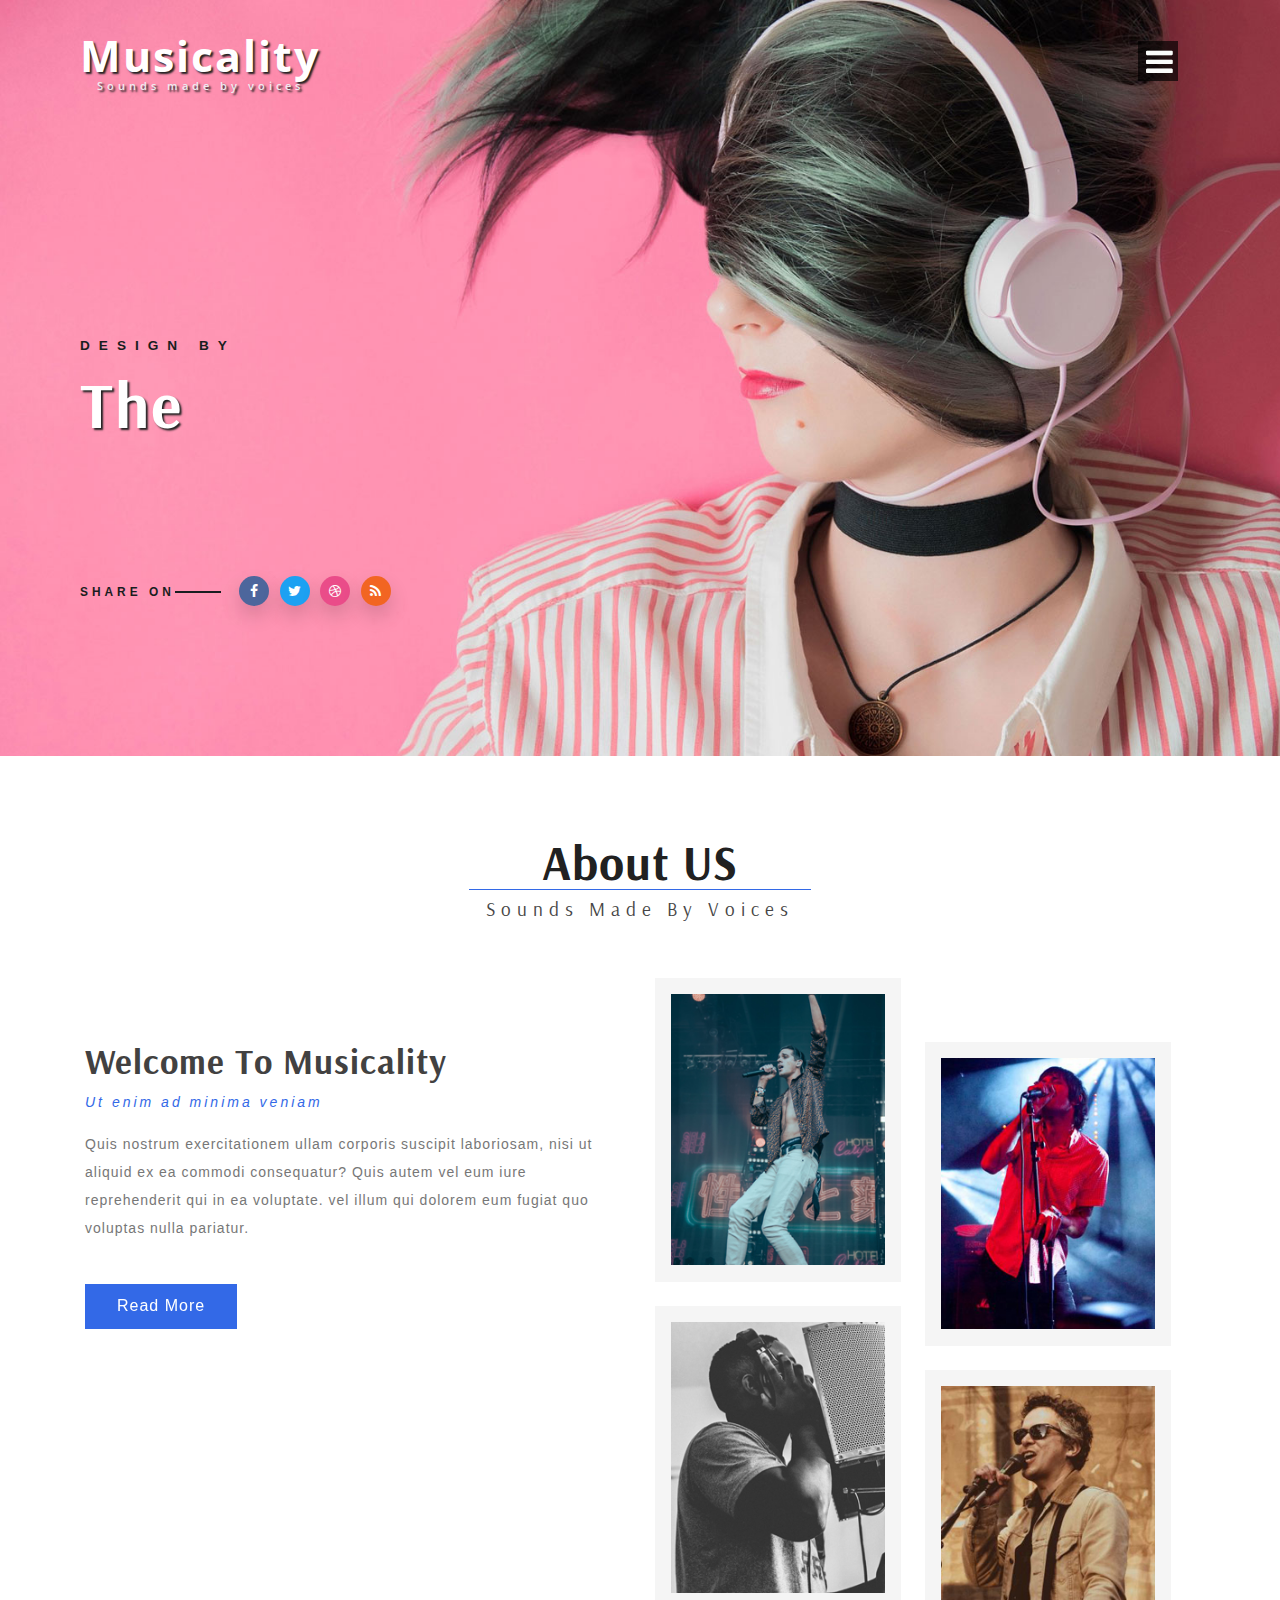
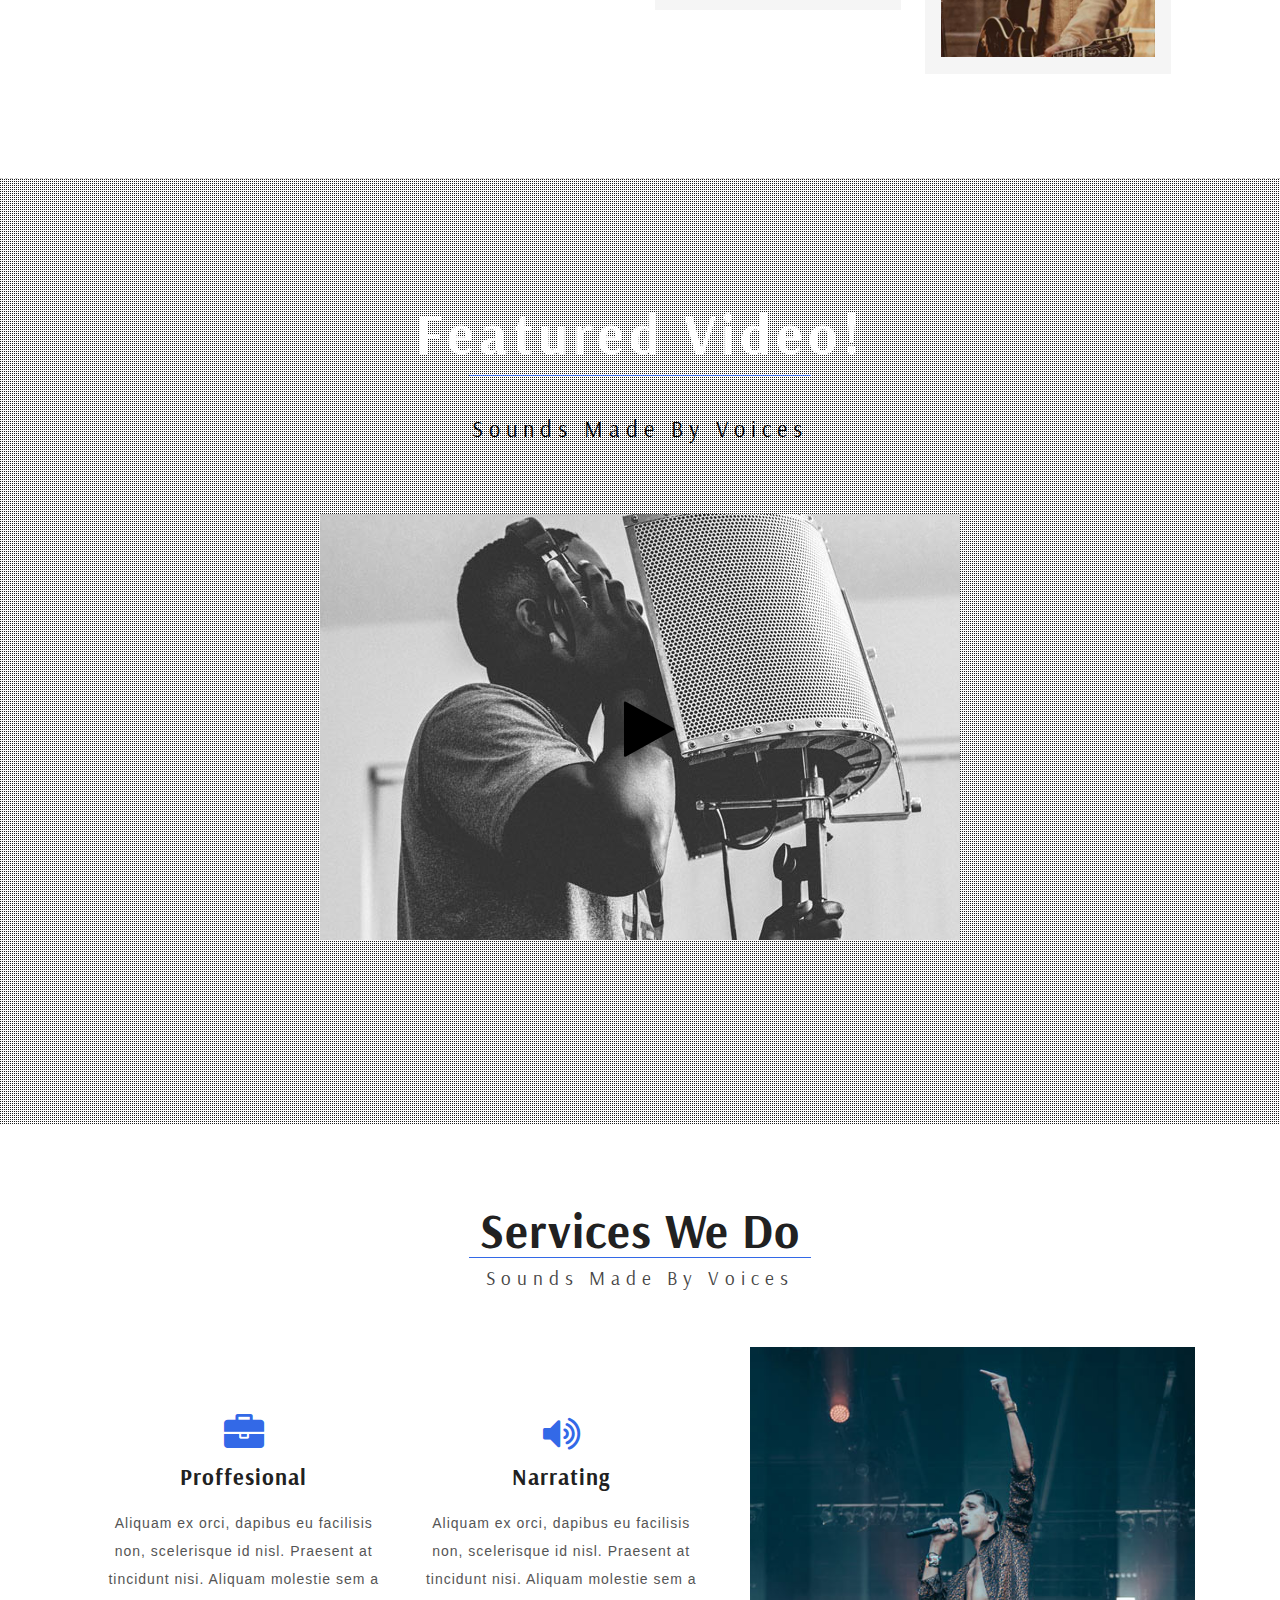
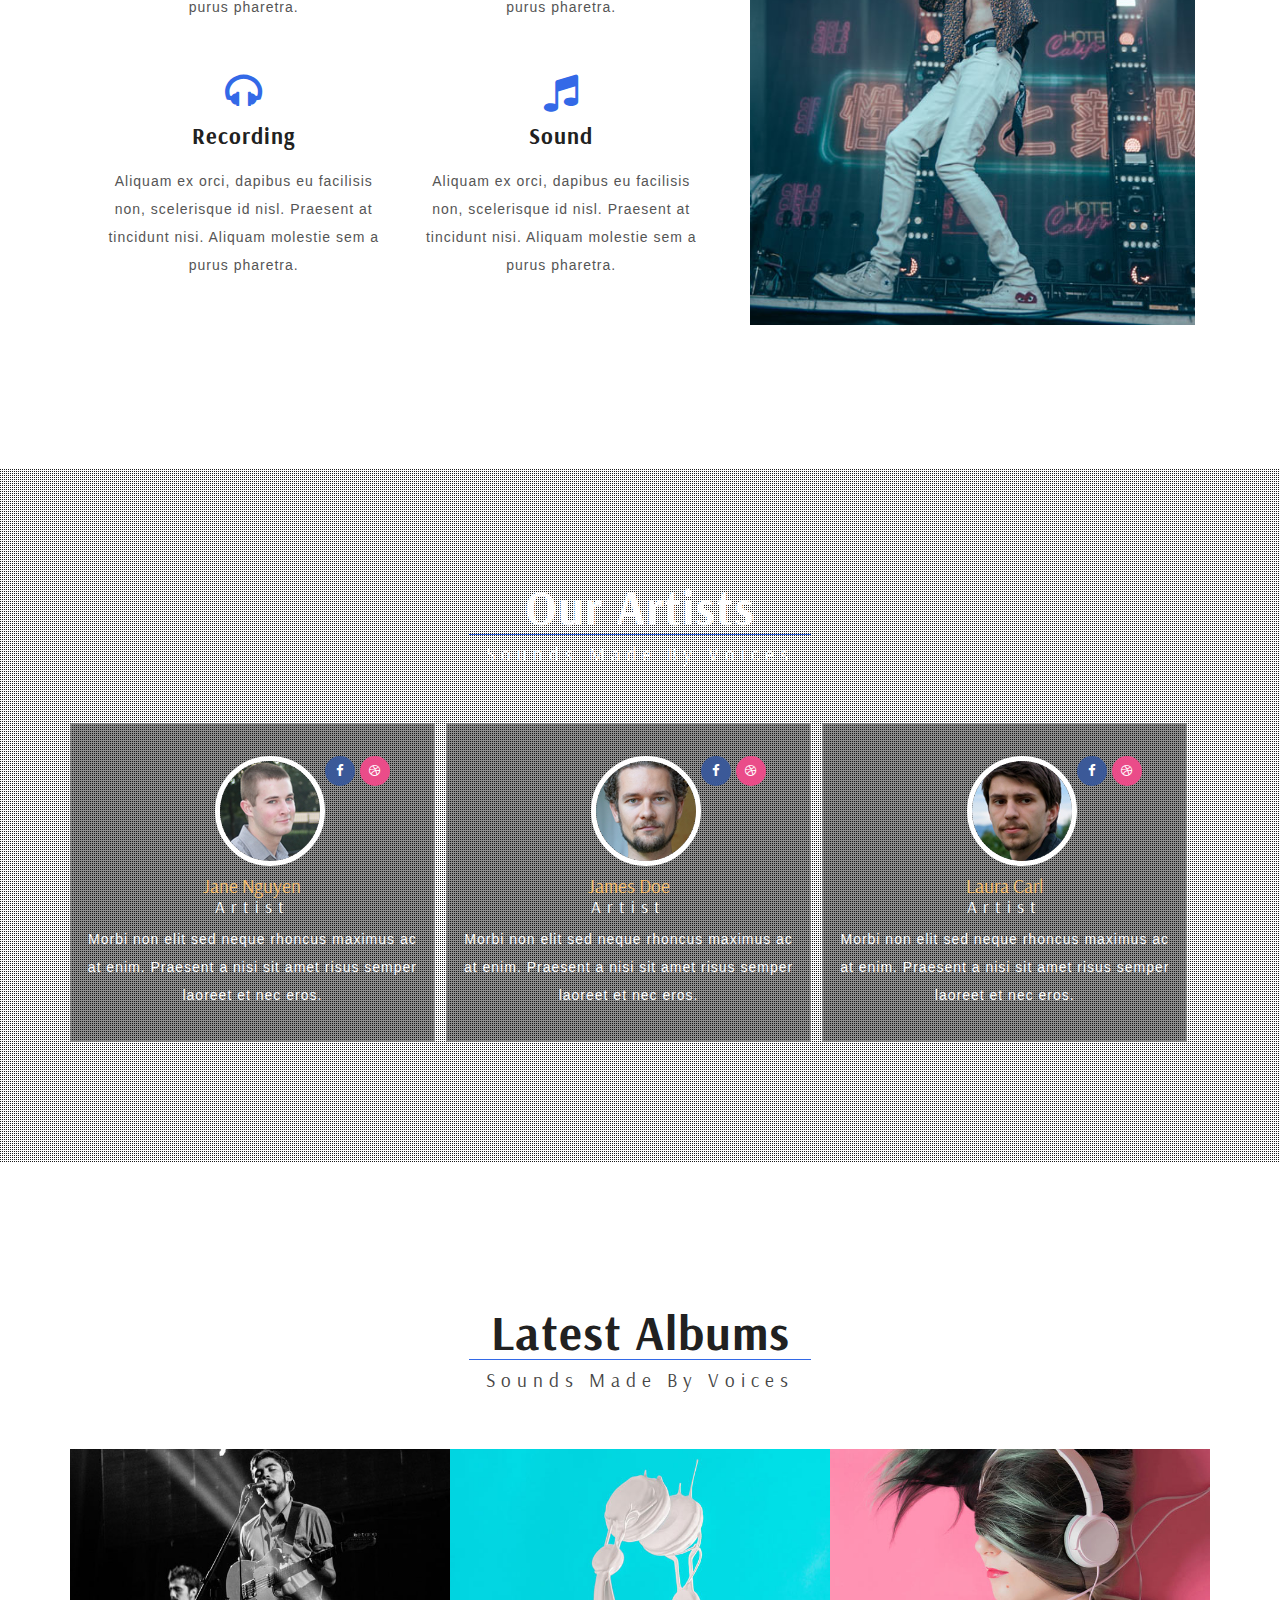
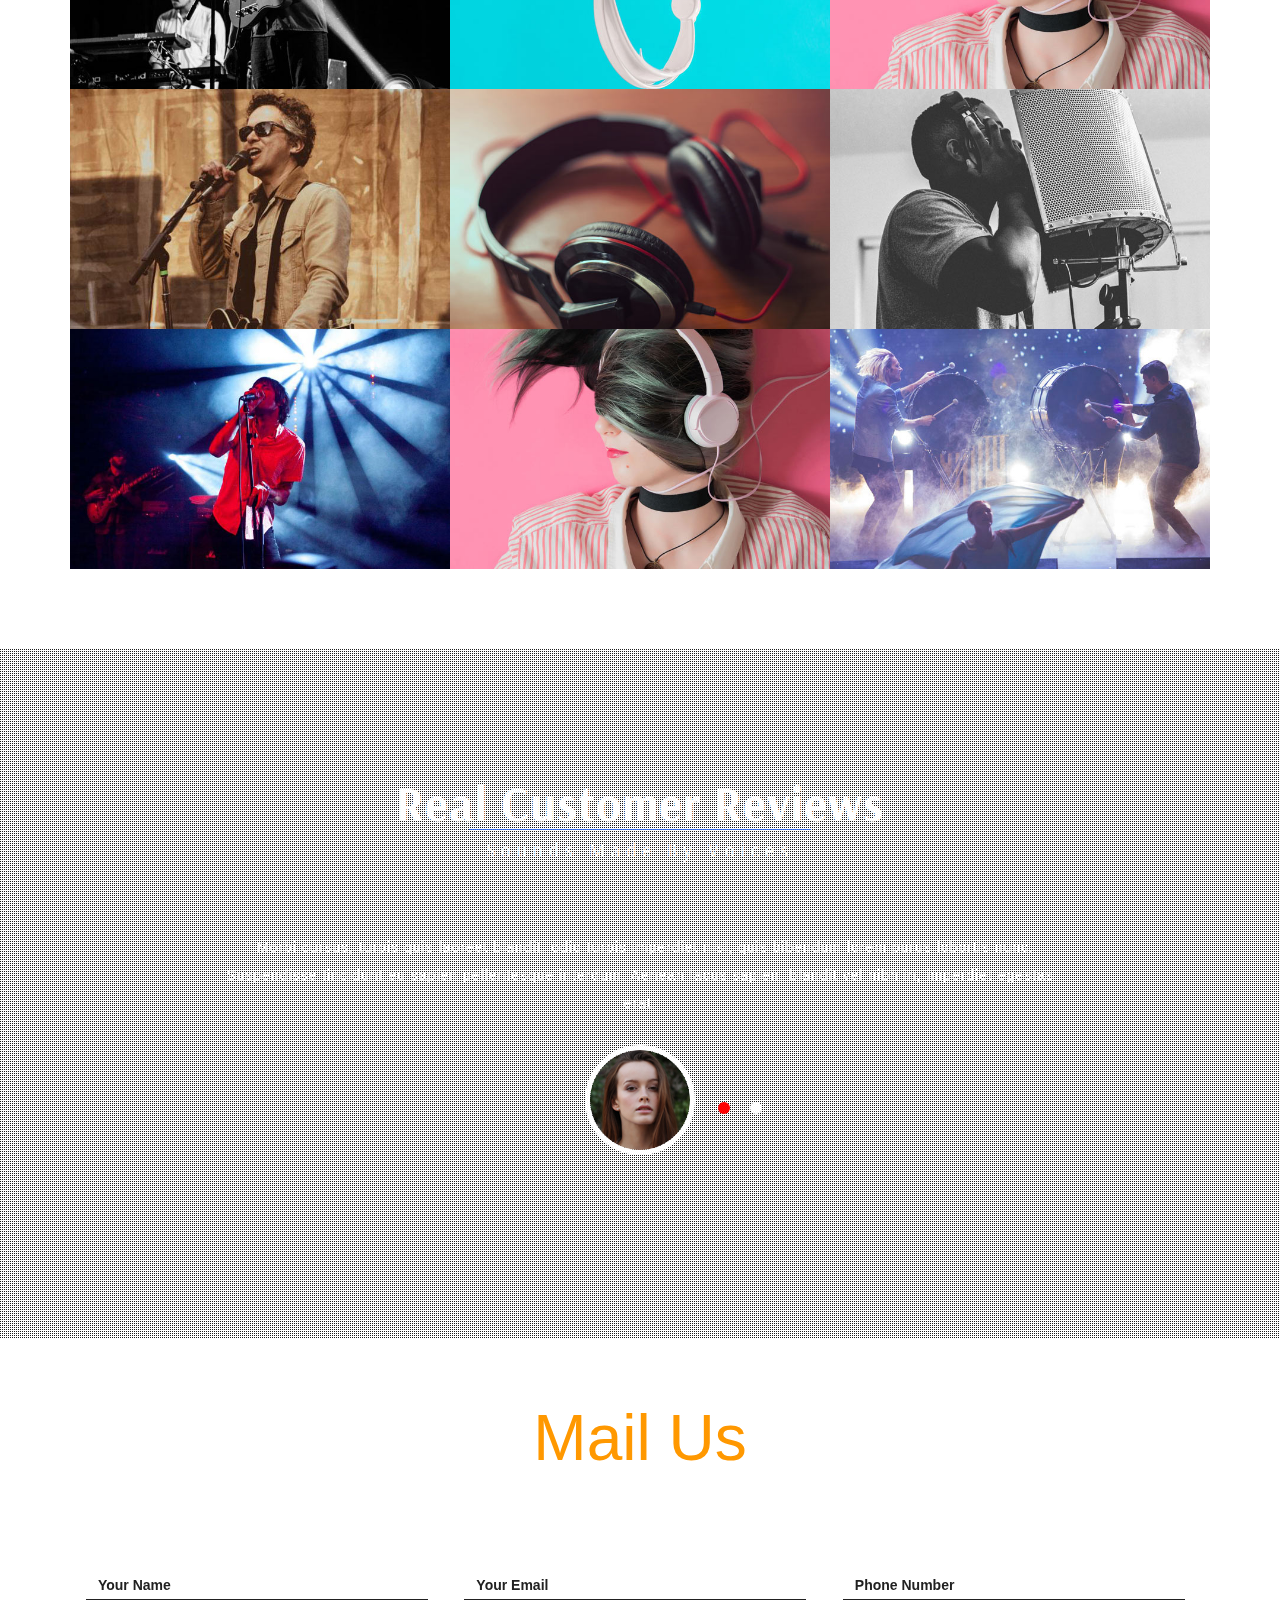
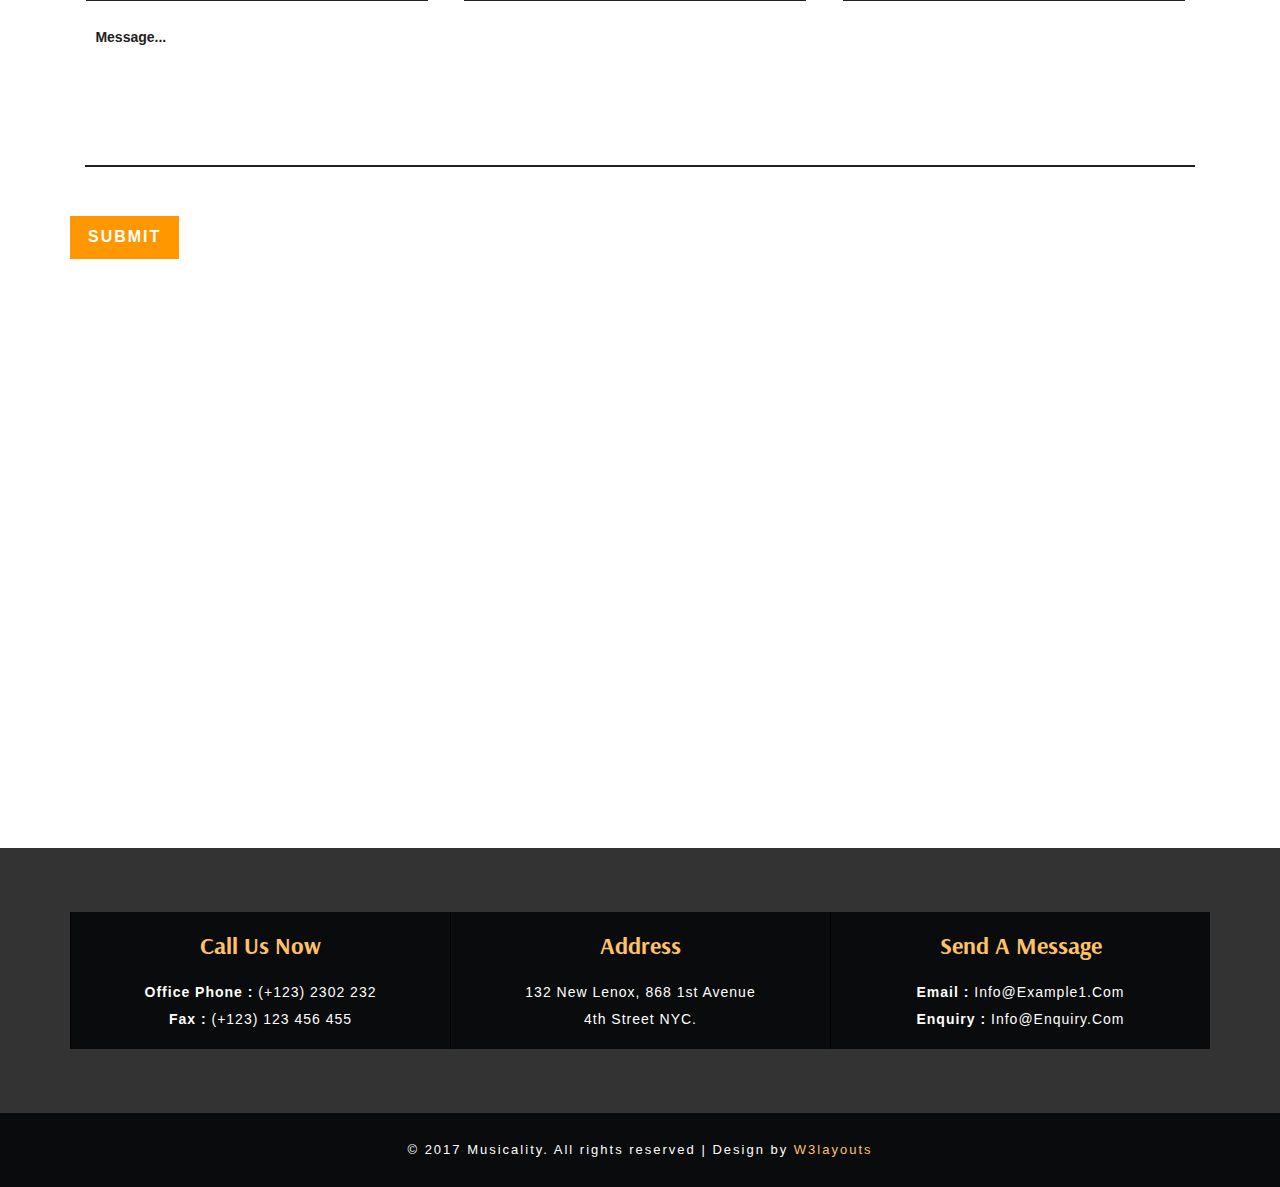
==== commit 59d7e8e2: "first commit" ====
--- a/home/index.html
+++ b/home/index.html
@@ -583,16 +583,6 @@
 
 	<div class="map">
 		<iframe src="https://www.google.com/maps/embed?pb=!1m18!1m12!1m3!1d3024.878331233398!2d-73.9881300845955!3d40.69867717933326!2m3!1f0!2f0!3f0!3m2!1i1024!2i768!4f13.1!3m3!1m2!1s0x89c25a3455555555%3A0xba0a7f3d92bbaa09!2sEducation+Department!5e0!3m2!1sen!2sin!4v1473320053257" style="border:0"></iframe>
-		<div class="agile_map_grid">
-			<div class="agile_map_grid1">
-				<h3>Contact Info</h3>
-				<ul>
-					<li><i class="glyphicon glyphicon-map-marker" aria-hidden="true"></i><span>address :</span> 868 1st Avenue NYC.</li>
-					<li><i class="glyphicon glyphicon-envelope" aria-hidden="true"></i><span>email :</span> <a href="mailto:info@example.com">info@example.com</a></li>
-					<li><i class="glyphicon glyphicon-earphone" aria-hidden="true"></i><span>call to us :</span> (+123) 233 2362 826</li>
-				</ul>
-			</div>
-		</div>
 	</div>
 <!-- //contact -->
 
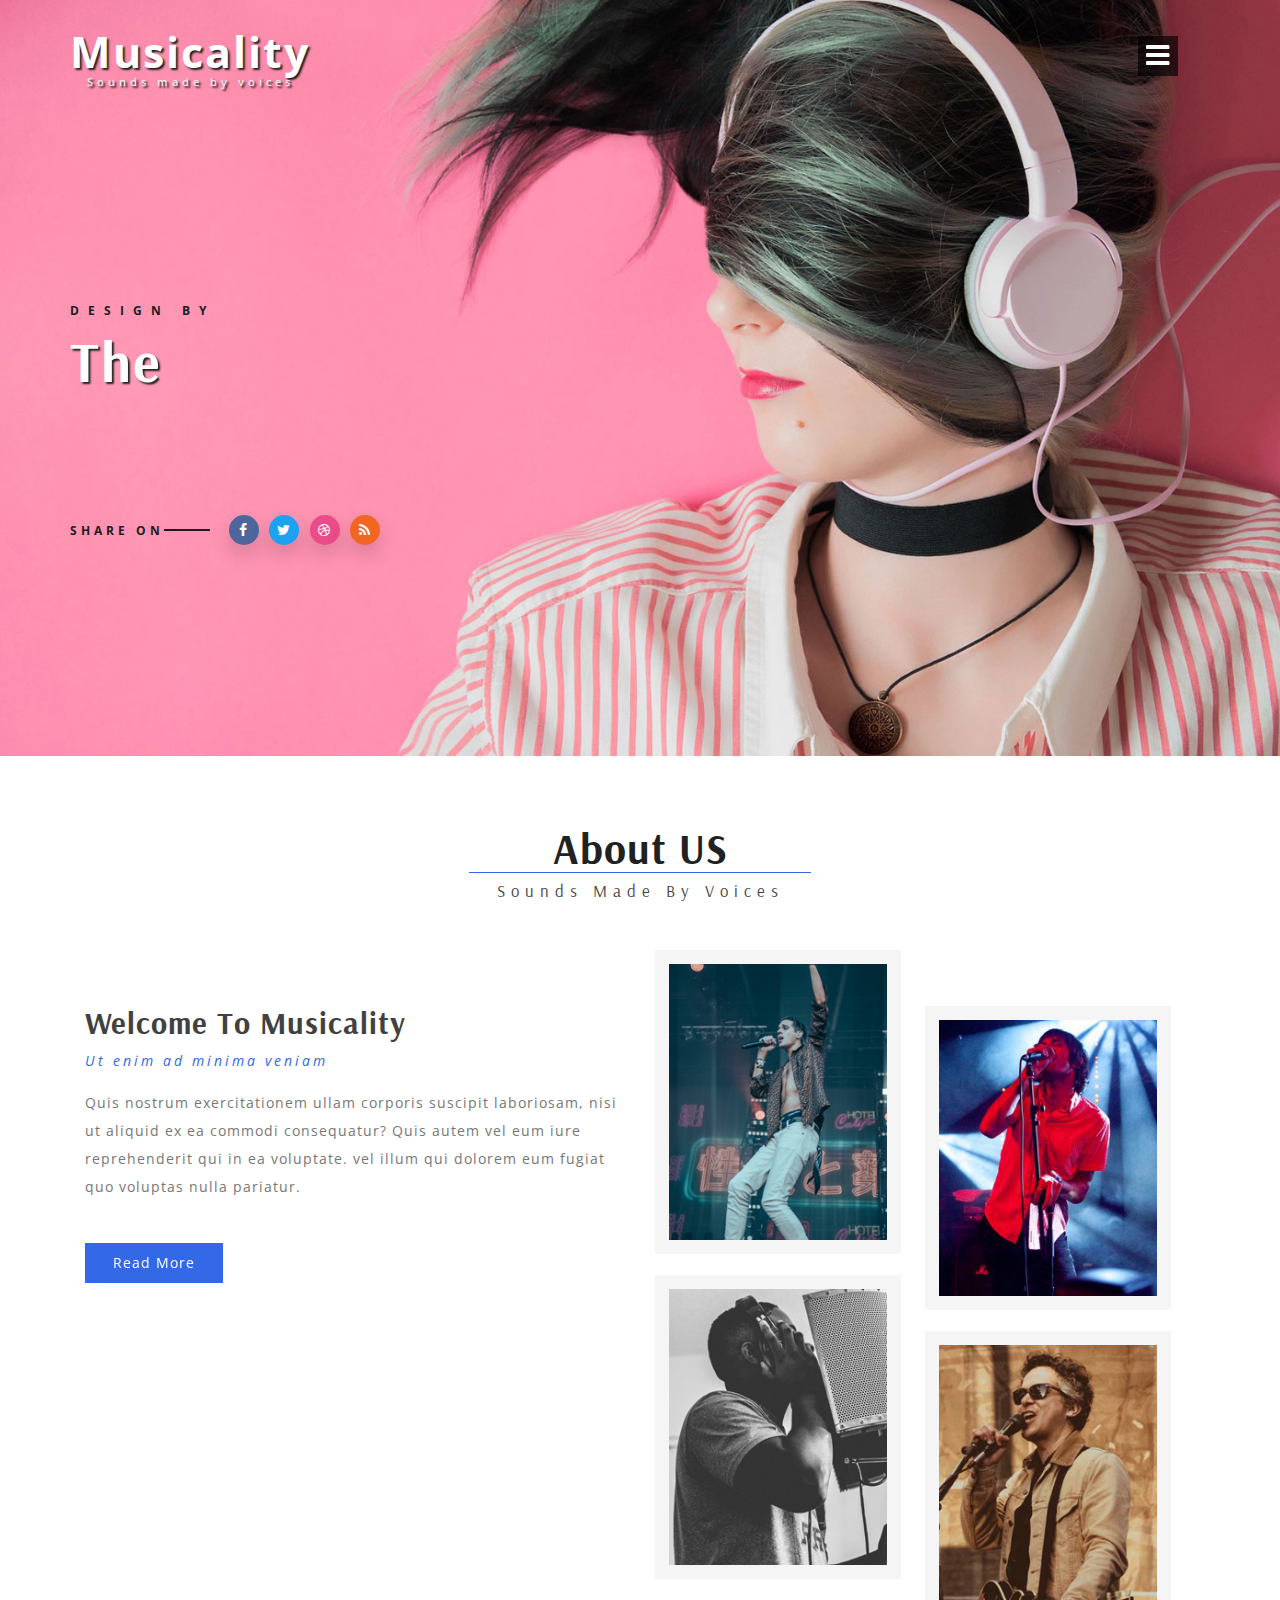
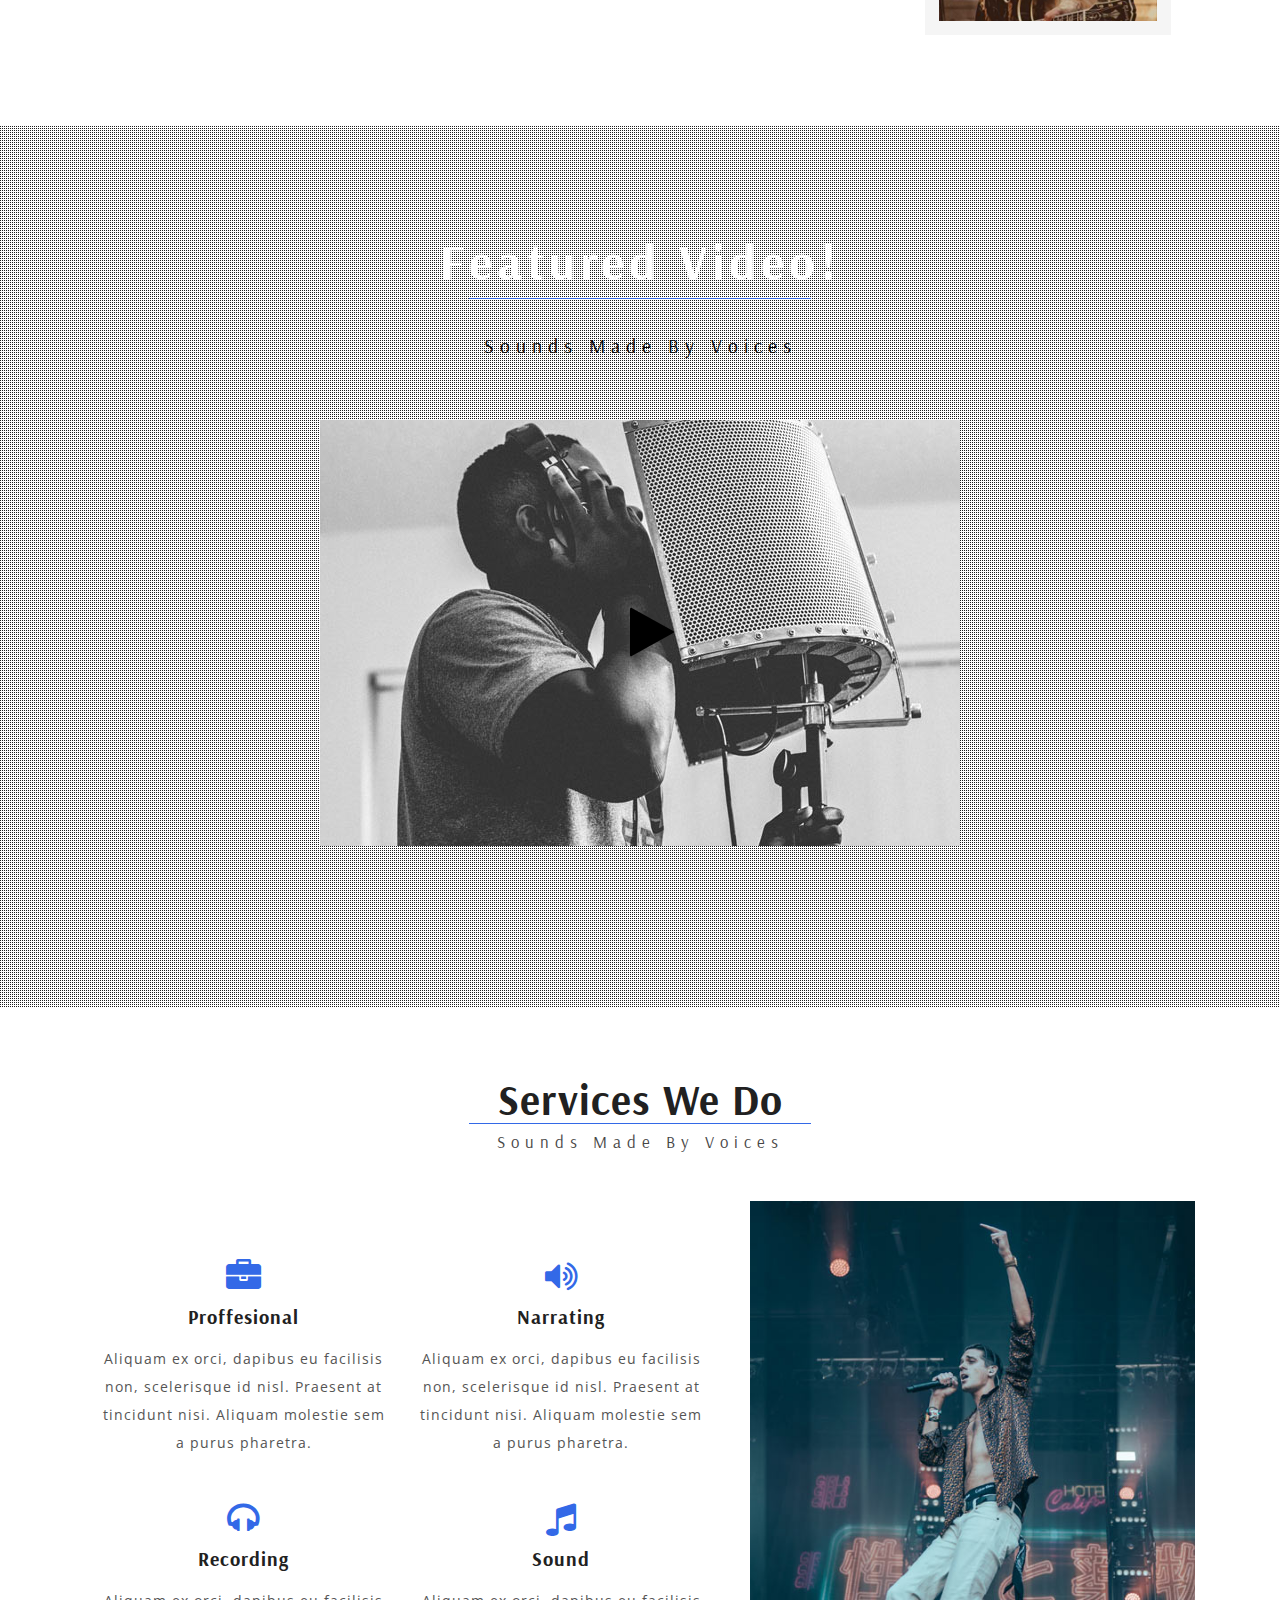
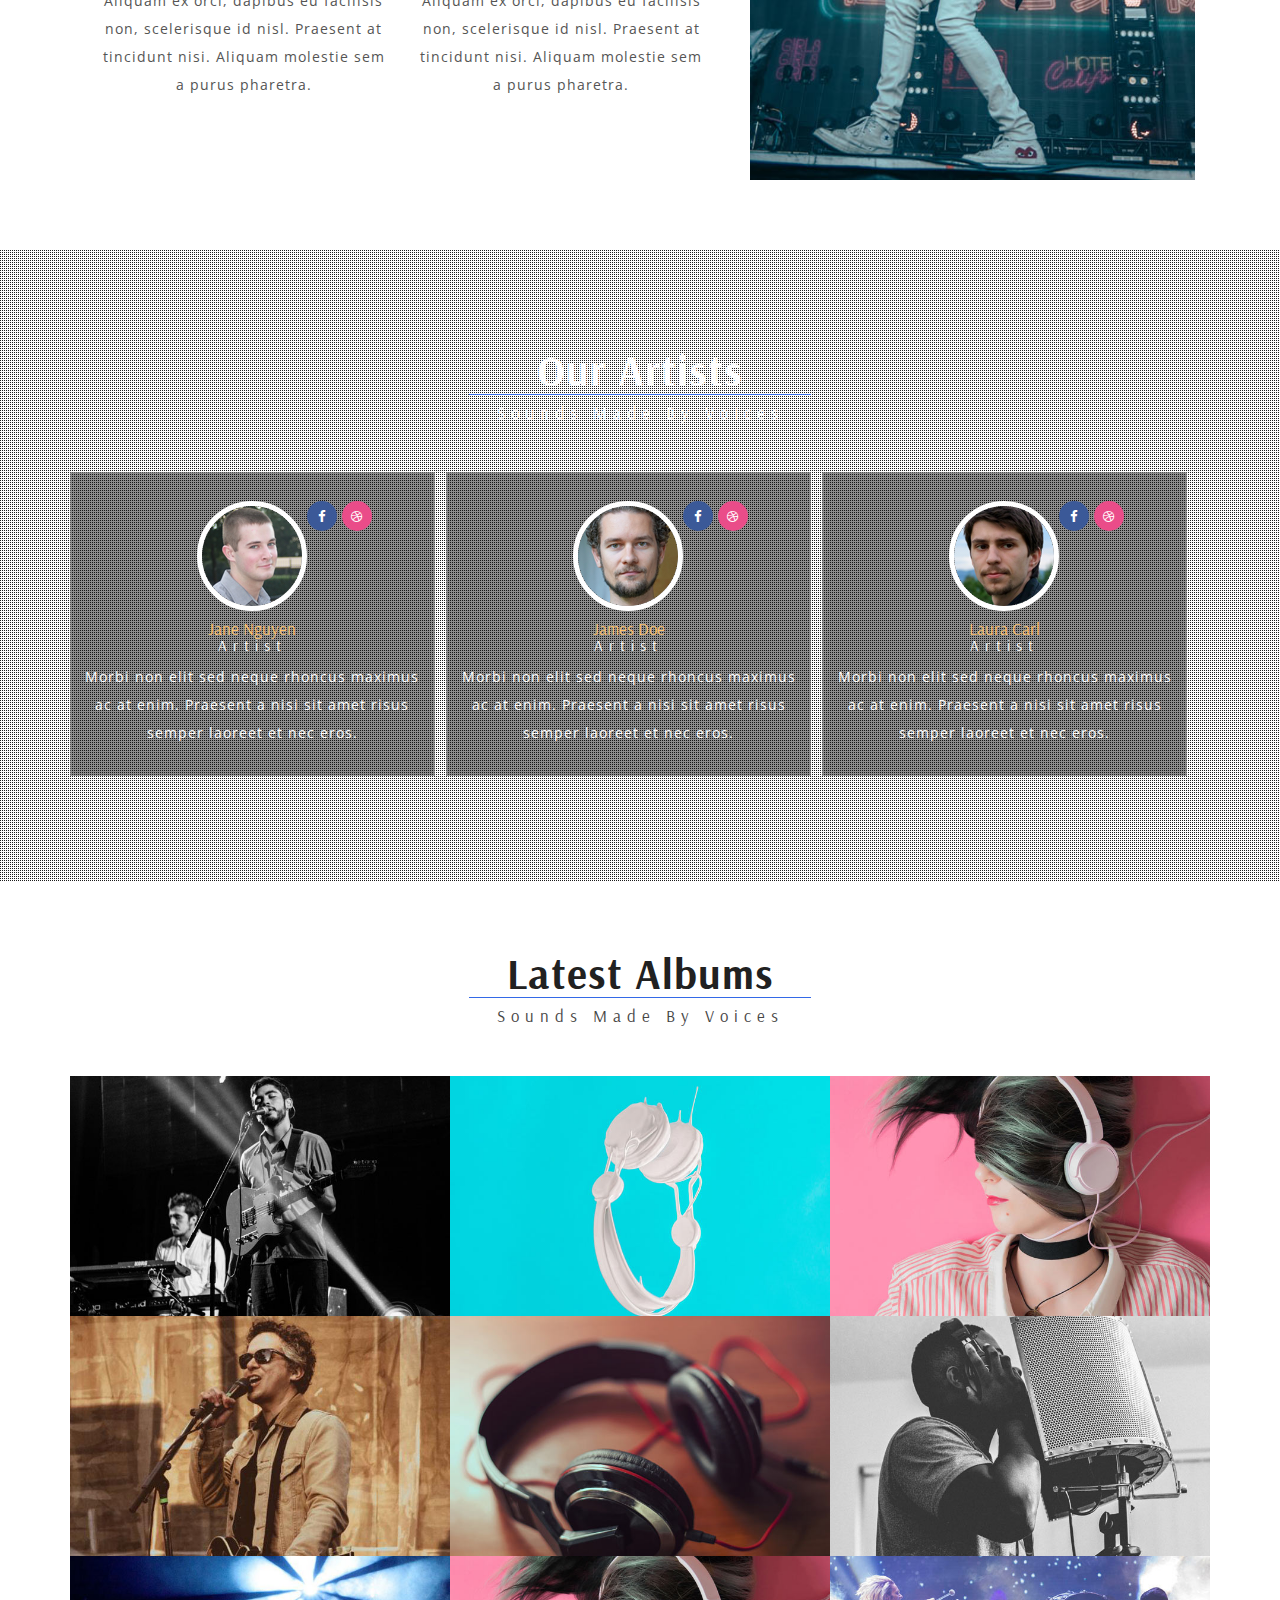
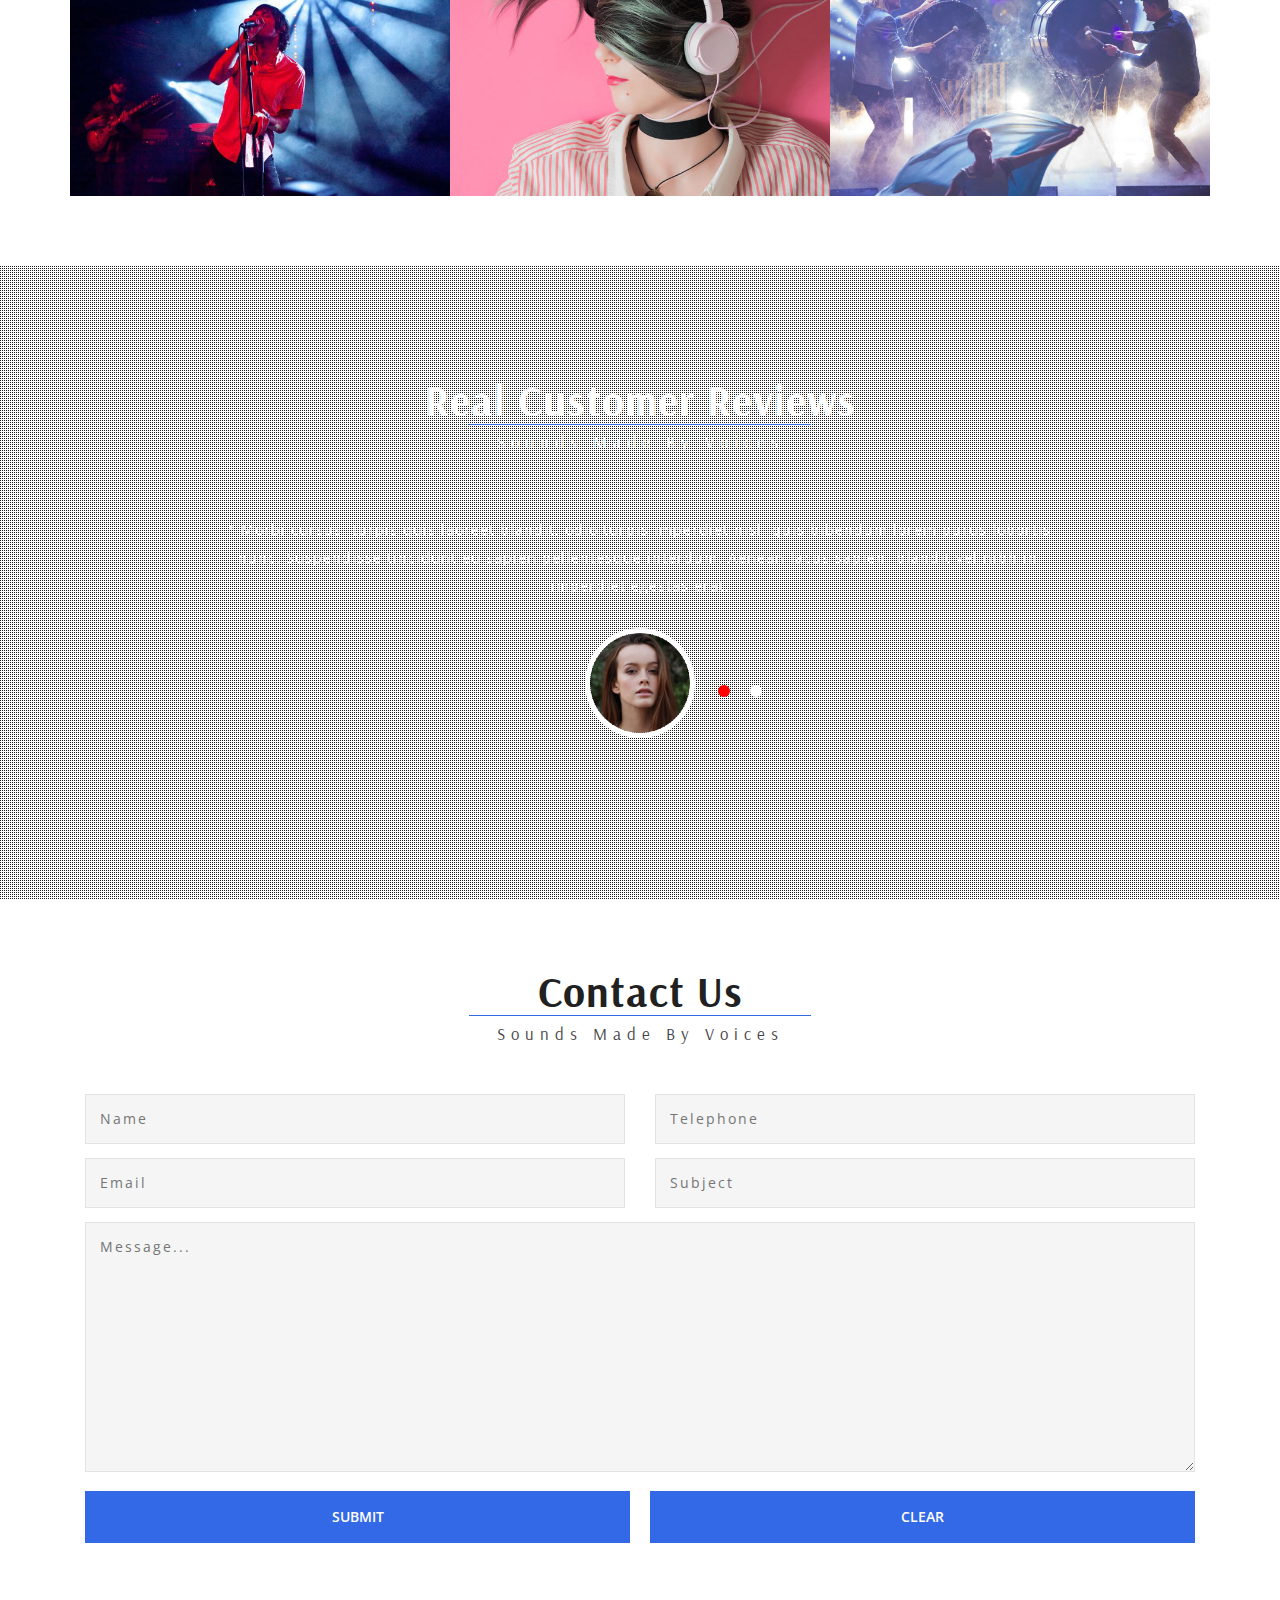
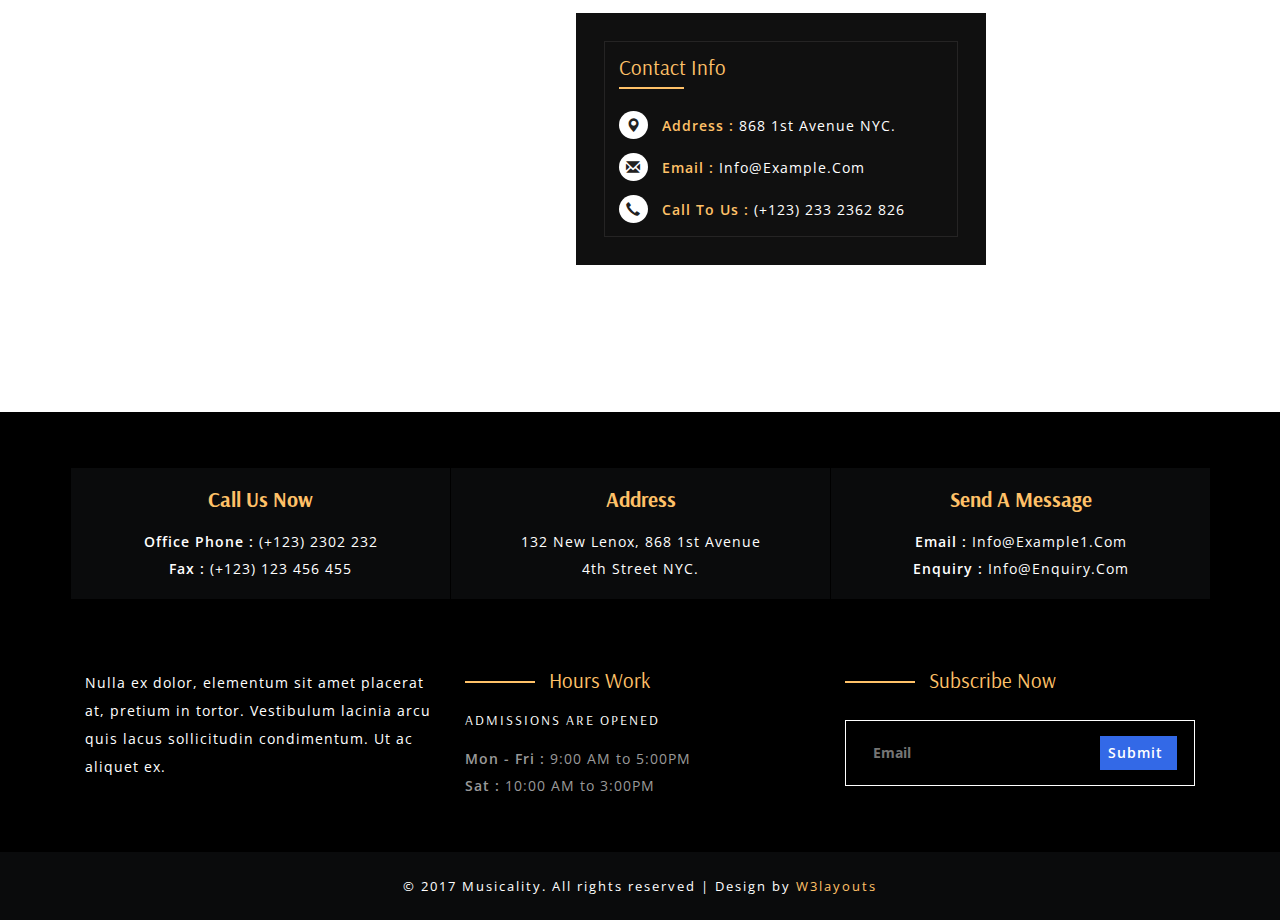
==== commit 356d90e1: "original site" ====
--- a/home/index.html
+++ b/home/index.html
@@ -24,7 +24,6 @@
 
 <link href="css/style7.css" rel="stylesheet" type="text/css" media="all" />
 <link href="css/style.css" rel="stylesheet" type="text/css" media="all" />
-	<link href="css/stylet1.css" rel="stylesheet" type="text/css" media="all"/>
 <!-- font-awesome-icons -->
 <link href="css/font-awesome.css" rel="stylesheet"> 
 <!-- //font-awesome-icons -->
@@ -357,7 +356,6 @@
 </div>
 <!-- //team -->
 
-
 <!-- gallery -->
 	<div id="gallery" class="gallery_main">
 		<div class="container">
@@ -510,82 +508,44 @@
 		</div>
 	</div>
 <!-- //testimonials -->
-<!-- mail -->
-<div id="contact"></div>
-<div class="mail" id="mail">
-	<div class="container">
-		<div class="agileits-title">
-			<h3>Mail Us</h3>
-		</div>
-		<div class="w3_mail_grids">
-			<form action="#" method="post">
-					<span class="input input--jiro">
-						<input class="input__field input__field--jiro" type="text" id="input-10" name="Name" placeholder="Your Name" required=""/>
-						<label class="input__label input__label--jiro" for="input-10">
-							<span class="input__label-content input__label-content--jiro">Your Name</span>
-						</label>
-					</span>
-				<span class="input input--jiro">
-						<input class="input__field input__field--jiro" type="email" id="input-11" name="Email" placeholder="Your Email Address" required=""/>
-						<label class="input__label input__label--jiro" for="input-11">
-							<span class="input__label-content input__label-content--jiro">Your Email</span>
-						</label>
-					</span>
-				<span class="input input--jiro">
-						<input class="input__field input__field--jiro" type="text" id="input-12" name="Phone Number" placeholder="Phone Number" required=""/>
-						<label class="input__label input__label--jiro" for="input-12">
-							<span class="input__label-content input__label-content--jiro">Phone Number</span>
-						</label>
-					</span>
-				<textarea name="Message" placeholder="Message..." required=""></textarea>
-				<input type="submit" value="Submit">
-			</form>
-		</div>
-	</div>
-</div>
-<script src="js/classie.js"></script>
-<script>
-    (function() {
-        // trim polyfill : https://developer.mozilla.org/en-US/docs/Web/JavaScript/Reference/Global_Objects/String/Trim
-        if (!String.prototype.trim) {
-            (function() {
-                // Make sure we trim BOM and NBSP
-                var rtrim = /^[\s\uFEFF\xA0]+|[\s\uFEFF\xA0]+$/g;
-                String.prototype.trim = function() {
-                    return this.replace(rtrim, '');
-                };
-            })();
-        }
-
-        [].slice.call( document.querySelectorAll( 'input.input__field' ) ).forEach( function( inputEl ) {
-            // in case the input is already filled..
-            if( inputEl.value.trim() !== '' ) {
-                classie.add( inputEl.parentNode, 'input--filled' );
-            }
-
-            // events:
-            inputEl.addEventListener( 'focus', onInputFocus );
-            inputEl.addEventListener( 'blur', onInputBlur );
-        } );
-
-        function onInputFocus( ev ) {
-            classie.add( ev.target.parentNode, 'input--filled' );
-        }
-
-        function onInputBlur( ev ) {
-            if( ev.target.value.trim() === '' ) {
-                classie.remove( ev.target.parentNode, 'input--filled' );
-            }
-        }
-    })();
-</script>
-<!-- //mail -->
-
+
+	<div id="contact" class="contact">
+		<div class="container">
+			<h3 class="wthree_head">Contact Us <span>Sounds made by voices</span></h3>
+			<div class="w3layouts_mail_grids">
+				<div class="w3layouts_mail_grid_right">
+					<form action="#" method="post">
+						<div class="col-md-6 wthree_contact_left_grid">
+							<input type="text" name="Name" placeholder="Name" required="">
+							<input type="email" name="Email" placeholder="Email" required="">
+						</div>
+						<div class="col-md-6 wthree_contact_left_grid">
+							<input type="text" name="Telephone" placeholder="Telephone" required="">
+							<input type="text" name="Subject" placeholder="Subject" required="">
+						</div>
+						<div class="clearfix"> </div>
+						<textarea name="Message" placeholder="Message..." required=""></textarea>
+						<input type="submit" value="Submit">
+						<input type="reset" value="Clear">
+					</form>
+				</div>
+			</div>
+		</div>
+	</div>
 	<div class="map">
 		<iframe src="https://www.google.com/maps/embed?pb=!1m18!1m12!1m3!1d3024.878331233398!2d-73.9881300845955!3d40.69867717933326!2m3!1f0!2f0!3f0!3m2!1i1024!2i768!4f13.1!3m3!1m2!1s0x89c25a3455555555%3A0xba0a7f3d92bbaa09!2sEducation+Department!5e0!3m2!1sen!2sin!4v1473320053257" style="border:0"></iframe>
+		<div class="agile_map_grid">
+			<div class="agile_map_grid1">
+				<h3>Contact Info</h3>
+				<ul>
+					<li><i class="glyphicon glyphicon-map-marker" aria-hidden="true"></i><span>address :</span> 868 1st Avenue NYC.</li>
+					<li><i class="glyphicon glyphicon-envelope" aria-hidden="true"></i><span>email :</span> <a href="mailto:info@example.com">info@example.com</a></li>
+					<li><i class="glyphicon glyphicon-earphone" aria-hidden="true"></i><span>call to us :</span> (+123) 233 2362 826</li>
+				</ul>
+			</div>
+		</div>
 	</div>
 <!-- //contact -->
-
 <!-- footer -->
 	<div class="footer">
 		<div class="container">
@@ -607,6 +567,29 @@
 						<li><span>Email :</span> <a href="mailto:info@example.com">info@example1.com</a></li>
 						<li><span>Enquiry :</span> <a href="mailto:info@enquiry.com">info@enquiry.com</a></li>
 					</ul>
+				</div>
+				<div class="clearfix"> </div>
+			</div>
+			<div class="w3_agileits_footer_grids">
+				<div class="col-md-4 w3_agileits_footer_grid">
+					<p>Nulla ex dolor, elementum sit amet placerat at, pretium in tortor. 
+						Vestibulum lacinia arcu quis lacus sollicitudin condimentum. 
+						Ut ac aliquet ex.</p>
+				</div>
+				<div class="col-md-4 w3_agileits_footer_grid">
+					<h3>Hours Work</h3>
+					<h4>Admissions are opened</h4>
+					<ul>
+						<li><span>Mon - Fri : </span> 9:00 AM to 5:00PM</li>
+						<li><span>Sat : </span> 10:00 AM to 3:00PM</li>
+					</ul>
+				</div>
+				<div class="col-md-4 w3_agileits_footer_grid">
+					<h3>Subscribe Now</h3>
+					<form action="#" method="post">
+						<input type="email" name="Email" placeholder="Email" required="">
+						<input type="submit" value="Submit ">
+					</form>
 				</div>
 				<div class="clearfix"> </div>
 			</div>
